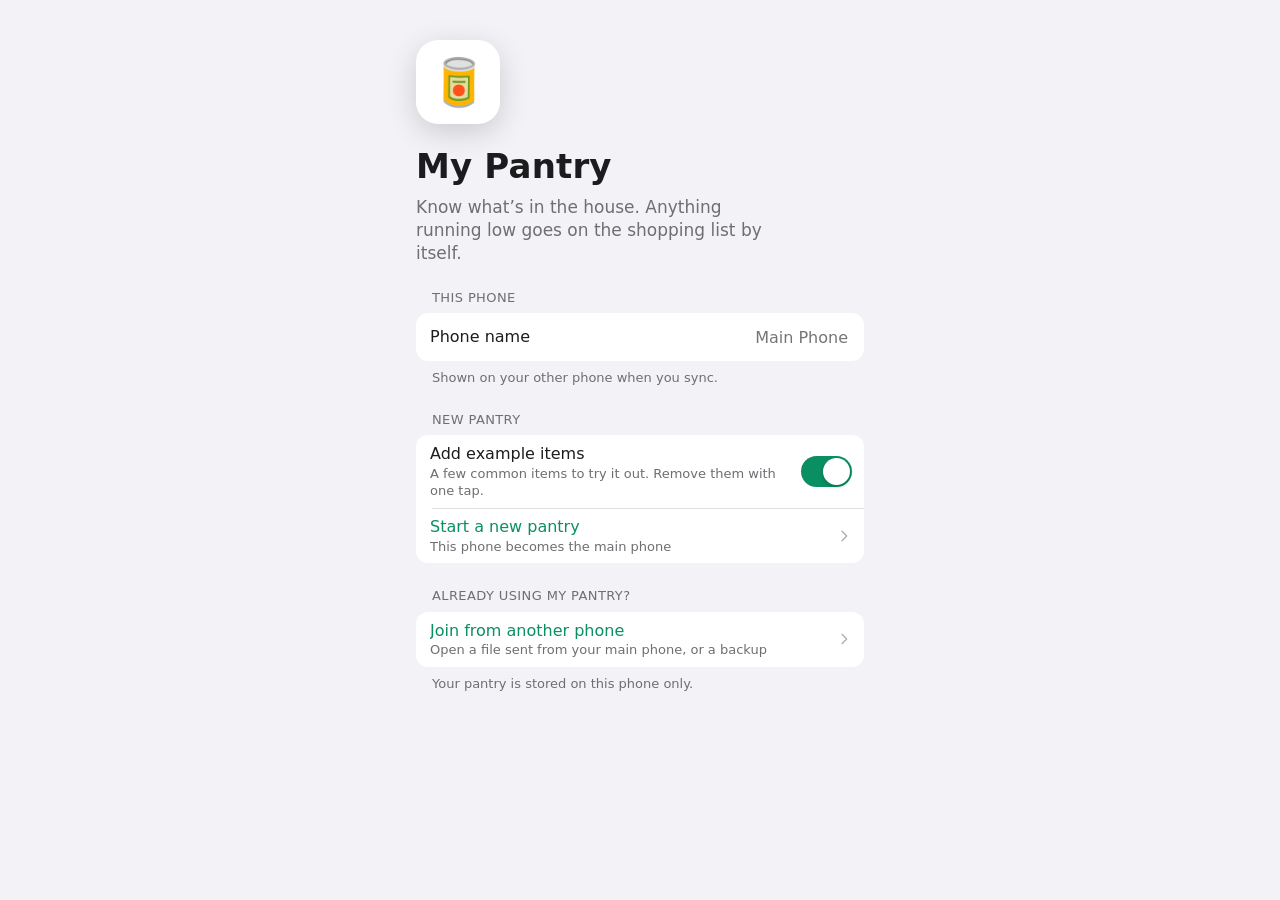
==== index.html @ f5e7aa26 "Add My Pantry app Single-file household inventory app (style B): items by location, low-stock shoppi" ====
<!doctype html>
<html lang="en">
<head>
<meta charset="utf-8">
<meta name="viewport" content="width=device-width, initial-scale=1, viewport-fit=cover">
<meta name="color-scheme" content="light dark">
<meta name="theme-color" content="#F2F2F7">
<title>My Pantry</title>
<link rel="manifest" href="manifest.webmanifest">
<link rel="icon" href="icons/icon.svg" type="image/svg+xml">
<link rel="apple-touch-icon" href="icons/apple-touch-icon.png">
<meta name="apple-mobile-web-app-capable" content="yes">
<meta name="apple-mobile-web-app-title" content="My Pantry">
<meta name="description" content="Household inventory: stock by location, an automatic shopping list and expiry warnings.">
<style>
  :root {
    --bg: #F2F2F7; --card: #FFFFFF; --ink: #1C1C1E; --muted: #6E6E73; --faint: #AEAEB2;
    --line: rgba(60,60,67,.16); --fill: rgba(120,120,128,.12); --bar: rgba(242,242,247,.88);
    --accent: #0A8F63; --accent-soft: rgba(10,143,99,.12); --on-accent: #FFFFFF;
    --low: #B25F00; --out: #D0302F;
    --scrim: rgba(0,0,0,.38); --shadow: 0 8px 30px rgba(0,0,0,.16);
    --font: -apple-system, BlinkMacSystemFont, "SF Pro Text", Roboto, "Segoe UI", system-ui, sans-serif;
    color-scheme: light;
  }
  @media (prefers-color-scheme: dark) {
    :root:not([data-theme="light"]) {
      --bg: #000000; --card: #1C1C1E; --ink: #F2F2F7; --muted: #98989F; --faint: #636366;
      --line: rgba(84,84,88,.55); --fill: rgba(118,118,128,.24); --bar: rgba(12,12,13,.86);
      --accent: #30D158; --accent-soft: rgba(48,209,88,.16); --on-accent: #06210F;
      --low: #FFB340; --out: #FF6961;
      --scrim: rgba(0,0,0,.6); --shadow: 0 8px 30px rgba(0,0,0,.6);
      color-scheme: dark;
    }
  }
  :root[data-theme="dark"] {
    --bg: #000000; --card: #1C1C1E; --ink: #F2F2F7; --muted: #98989F; --faint: #636366;
    --line: rgba(84,84,88,.55); --fill: rgba(118,118,128,.24); --bar: rgba(12,12,13,.86);
    --accent: #30D158; --accent-soft: rgba(48,209,88,.16); --on-accent: #06210F;
    --low: #FFB340; --out: #FF6961;
    --scrim: rgba(0,0,0,.6); --shadow: 0 8px 30px rgba(0,0,0,.6);
    color-scheme: dark;
  }

  * { box-sizing: border-box; }
  html, body { margin: 0; }
  body { background: var(--bg); color: var(--ink); font: 16px/1.35 var(--font); -webkit-tap-highlight-color: transparent; }
  button, input, select, textarea { font: inherit; color: inherit; }
  button { cursor: pointer; border: 0; background: none; padding: 0; text-align: inherit; }
  button:disabled { cursor: default; opacity: .5; }
  :focus-visible { outline: 2px solid var(--accent); outline-offset: 2px; border-radius: 6px; }
  [hidden] { display: none !important; }
  .ic { width: 20px; height: 20px; flex: none; }

  .app { max-width: 480px; margin: 0 auto; min-height: 100dvh; padding: 0 16px calc(100px + env(safe-area-inset-bottom)); }

  /* top bar + titles */
  .topbar { position: sticky; top: 0; z-index: 5; display: flex; justify-content: space-between; align-items: center; gap: 12px; min-height: 52px; margin: 0 -16px; padding: calc(8px + env(safe-area-inset-top)) 16px 8px; background: var(--bar); backdrop-filter: saturate(180%) blur(18px); -webkit-backdrop-filter: saturate(180%) blur(18px); }
  .status { display: flex; align-items: center; gap: 6px; font-size: 13px; color: var(--muted); min-width: 0; }
  .status span { white-space: nowrap; overflow: hidden; text-overflow: ellipsis; }
  .status i { width: 8px; height: 8px; border-radius: 50%; background: var(--accent); flex: none; }
  .status.pending i { background: var(--low); }
  .status.bad i { background: var(--out); }
  .tb-btn { color: var(--accent); display: grid; place-items: center; width: 36px; height: 36px; border-radius: 50%; }
  .tb-btn .ic { width: 26px; height: 26px; }
  h1 { font-size: 34px; font-weight: 700; letter-spacing: .005em; margin: 2px 0 12px; text-wrap: balance; overflow-wrap: anywhere; }

  /* search + segments */
  .search { display: flex; align-items: center; gap: 6px; height: 38px; padding: 0 10px; border-radius: 11px; background: var(--fill); color: var(--muted); }
  .search .ic { width: 18px; height: 18px; }
  .search input { flex: 1; min-width: 0; border: 0; outline: 0; background: none; font-size: 17px; color: var(--ink); }
  .seg { display: flex; gap: 2px; overflow-x: auto; margin: 12px 0 4px; padding: 2px; border-radius: 10px; background: var(--fill); scrollbar-width: none; }
  .seg::-webkit-scrollbar, .emojis::-webkit-scrollbar { display: none; }
  .seg button { flex: 1 0 auto; padding: 6px 12px; border-radius: 8px; font-size: 13.5px; font-weight: 600; white-space: nowrap; }
  .seg button.on { background: var(--card); box-shadow: 0 1px 3px rgba(0,0,0,.14); }
  .seg button.edit { color: var(--accent); flex-grow: 0; }

  /* banners */
  .banner { display: flex; align-items: center; gap: 12px; width: 100%; margin-top: 14px; padding: 12px 14px; border-radius: 12px; background: var(--card); }
  .banner .ic { color: var(--low); }
  .banner.bad .ic { color: var(--out); }
  .banner.info .ic { color: var(--accent); }
  .banner b { font-weight: 600; }
  .banner small { display: block; color: var(--muted); font-size: 13px; }
  .banner .go { margin-left: auto; color: var(--accent); font-size: 15px; font-weight: 600; white-space: nowrap; }

  /* grouped lists */
  .group-h { display: flex; justify-content: space-between; gap: 12px; margin: 24px 16px 7px; font-size: 13px; color: var(--muted); text-transform: uppercase; letter-spacing: .03em; }
  .group { background: var(--card); border-radius: 12px; overflow: hidden; }
  .foot { margin: 8px 16px 0; font-size: 13px; color: var(--muted); }
  .row { position: relative; display: flex; align-items: center; gap: 12px; width: 100%; min-height: 56px; padding: 8px 12px 8px 14px; cursor: pointer; }
  .row + .row::before { content: ""; position: absolute; top: 0; right: 0; left: 62px; border-top: .5px solid var(--line); }
  .row.plain { min-height: 48px; }
  .row.plain + .row::before, .row + .row.plain::before { left: 16px; }
  .row.static { cursor: default; }
  .row.faded { opacity: .55; cursor: default; }
  .tile { width: 36px; height: 36px; border-radius: 9px; display: grid; place-items: center; background: var(--fill); font-size: 20px; flex: none; }
  .grow { flex: 1; min-width: 0; display: flex; flex-direction: column; }
  .t { white-space: nowrap; overflow: hidden; text-overflow: ellipsis; }
  .s { font-size: 13px; color: var(--muted); }
  .s.low { color: var(--low); } .s.out { color: var(--out); }
  .val { color: var(--muted); margin-left: auto; white-space: nowrap; text-align: right; }
  .chev { color: var(--faint); width: 16px; height: 16px; }
  .accent-t { color: var(--accent); }
  .danger-t { color: var(--out); }
  .empty { padding: 28px 16px; text-align: center; color: var(--muted); }
  .pill { font-size: 11px; font-weight: 700; text-transform: uppercase; letter-spacing: .04em; padding: 3px 7px; border-radius: 6px; background: var(--accent-soft); color: var(--accent); white-space: nowrap; }

  /* steppers */
  .mini-step { display: flex; align-items: center; gap: 2px; flex: none; }
  .mini-step button { width: 32px; height: 32px; border-radius: 50%; background: var(--fill); display: grid; place-items: center; color: var(--accent); }
  .mini-step button:active { transform: scale(.9); }
  .mini-step .ic { width: 16px; height: 16px; stroke-width: 2.6; }
  .mini-step b { min-width: 68px; text-align: center; font-weight: 600; font-size: 14px; font-variant-numeric: tabular-nums; }

  /* shopping */
  .circle { width: 24px; height: 24px; border-radius: 50%; border: 1.8px solid var(--faint); display: grid; place-items: center; flex: none; color: var(--on-accent); transition: .15s; }
  .done .circle { background: var(--accent); border-color: var(--accent); }
  .done .t { color: var(--muted); text-decoration: line-through; }
  .circle .ic { width: 14px; height: 14px; stroke-width: 3.2; }
  .row input.inline { flex: 1; min-width: 0; border: 0; outline: 0; background: none; font-size: 16px; color: var(--ink); height: 40px; }
  .x-btn { color: var(--faint); width: 32px; height: 32px; display: grid; place-items: center; border-radius: 50%; flex: none; }
  .x-btn .ic { width: 16px; height: 16px; }
  .toolbar { position: sticky; bottom: calc(66px + env(safe-area-inset-bottom)); margin: 20px 0 0; }
  .pbtn { width: 100%; height: 50px; border-radius: 14px; background: var(--accent); color: var(--on-accent); font-weight: 600; font-size: 17px; text-align: center; }
  .pbtn:disabled { background: var(--fill); color: var(--muted); opacity: 1; }

  /* switch */
  .switch { width: 51px; height: 31px; border-radius: 16px; background: var(--fill); position: relative; flex: none; transition: .2s; }
  .switch::after { content: ""; position: absolute; top: 2px; left: 2px; width: 27px; height: 27px; border-radius: 50%; background: #fff; box-shadow: 0 2px 4px rgba(0,0,0,.2); transition: .2s; }
  .switch.on { background: var(--accent); }
  .switch.on::after { left: 22px; }

  /* welcome */
  .welcome { padding-top: calc(40px + env(safe-area-inset-top)); }
  .logo-tile { width: 84px; height: 84px; border-radius: 22px; background: var(--card); display: grid; place-items: center; font-size: 46px; box-shadow: var(--shadow); }
  .welcome h1 { margin: 20px 0 6px; }
  .lede { margin: 0; color: var(--muted); font-size: 17px; max-width: 34ch; }

  /* tabs */
  .tabs { position: fixed; bottom: 0; left: 50%; transform: translateX(-50%); width: 100%; max-width: 480px; display: grid; grid-template-columns: repeat(3, 1fr); background: var(--bar); backdrop-filter: saturate(180%) blur(18px); -webkit-backdrop-filter: saturate(180%) blur(18px); border-top: .5px solid var(--line); padding: 6px 0 calc(4px + env(safe-area-inset-bottom)); z-index: 10; }
  .tabs button { position: relative; display: flex; flex-direction: column; align-items: center; gap: 2px; font-size: 10.5px; font-weight: 500; color: var(--faint); padding-bottom: 2px; }
  .tabs .ic { width: 26px; height: 26px; }
  .tabs button.active { color: var(--accent); }
  .badge { position: absolute; top: -2px; left: calc(50% + 8px); min-width: 18px; height: 18px; padding: 0 5px; border-radius: 9px; background: var(--out); color: #fff; font-size: 11px; font-weight: 600; line-height: 18px; text-align: center; }
  .dot { position: absolute; top: 0; left: calc(50% + 10px); width: 9px; height: 9px; border-radius: 50%; background: var(--low); }

  /* sheet */
  .scrim { position: fixed; inset: 0; background: var(--scrim); opacity: 0; pointer-events: none; transition: opacity .25s; z-index: 20; }
  .scrim.open { opacity: 1; pointer-events: auto; }
  .sheet { position: fixed; left: 50%; bottom: 0; width: 100%; max-width: 480px; height: 92dvh; overflow-y: auto; overscroll-behavior: contain; transform: translate(-50%, 102%); visibility: hidden; transition: transform .34s cubic-bezier(.2,.8,.2,1), visibility 0s .34s; background: var(--bg); border-radius: 12px 12px 0 0; padding: 0 16px calc(28px + env(safe-area-inset-bottom)); z-index: 21; }
  .sheet.open { transform: translate(-50%, 0); visibility: visible; transition: transform .34s cubic-bezier(.2,.8,.2,1); }
  .sheet-bar { position: sticky; top: 0; display: grid; grid-template-columns: 1fr auto 1fr; align-items: center; gap: 8px; margin: 0 -16px; padding: 14px 16px; background: var(--bg); z-index: 1; }
  .sheet-bar b { font-weight: 600; font-size: 17px; text-align: center; }
  .sheet-bar button { color: var(--accent); font-size: 17px; justify-self: start; }
  .sheet-bar button.end { justify-self: end; font-weight: 600; }
  .ident { text-align: center; margin: 8px 0 4px; }
  .ident .big { width: 76px; height: 76px; margin: 0 auto 8px; border-radius: 20px; background: var(--card); display: grid; place-items: center; font-size: 42px; }
  .ident h2 { font-size: 24px; margin: 0; overflow-wrap: anywhere; }
  .ident p { margin: 2px 0 0; }
  .qty-row { display: flex; align-items: center; justify-content: space-between; gap: 8px; padding: 12px 14px; }
  .qty-row .mini-step button { width: 42px; height: 42px; }
  .qty-row .mini-step b { font-size: 20px; min-width: 96px; }
  .notes { padding: 12px 14px; white-space: pre-wrap; overflow-wrap: anywhere; }

  /* forms */
  .form-row { display: flex; align-items: center; gap: 12px; min-height: 48px; padding: 0 14px; position: relative; }
  .form-row + .form-row::before, .emojis + .form-row::before { content: ""; position: absolute; top: 0; right: 0; left: 14px; border-top: .5px solid var(--line); }
  .form-row label { flex: none; width: 104px; }
  .form-row input, .form-row select { flex: 1; min-width: 0; border: 0; outline: 0; background: none; font-size: 16px; color: var(--ink); text-align: right; height: 46px; }
  .form-row input:focus-visible, .form-row select:focus-visible { outline: none; color: var(--accent); }
  .form-row select { direction: rtl; }
  .form-row select option { direction: ltr; }
  textarea.area { display: block; width: 100%; min-height: 88px; border: 0; outline: 0; background: none; padding: 12px 14px; font-size: 16px; resize: vertical; }
  textarea.code { font: 12px/1.4 ui-monospace, "SF Mono", Menlo, Consolas, monospace; min-height: 160px; }
  .emojis { display: flex; gap: 4px; overflow-x: auto; padding: 8px 10px; scrollbar-width: none; }
  .emojis button { flex: none; width: 42px; height: 42px; border-radius: 10px; font-size: 22px; text-align: center; }
  .emojis button.on { background: var(--accent-soft); box-shadow: inset 0 0 0 2px var(--accent); }
  .loc-row input { flex: 1; min-width: 0; border: 0; outline: 0; background: none; font-size: 16px; height: 44px; }
  select.bare { border: 0; outline: 0; background: none; color: var(--muted); font-size: 16px; text-align: right; max-width: 45%; }
  .qty-row > button { font-size: 15px; }

  /* dialog */
  .dialog-wrap { position: fixed; inset: 0; z-index: 40; display: grid; place-items: center; padding: 24px; background: var(--scrim); }
  .dialog { width: 100%; max-width: 300px; background: var(--card); border-radius: 16px; overflow: hidden; text-align: center; box-shadow: var(--shadow); }
  .dialog .body { padding: 20px 18px 16px; }
  .dialog h3 { margin: 0 0 4px; font-size: 17px; font-weight: 600; }
  .dialog p { margin: 0; font-size: 14px; color: var(--muted); }
  .dialog input { margin-top: 14px; width: 100%; height: 40px; border-radius: 9px; border: .5px solid var(--line); background: var(--bg); padding: 0 10px; font-size: 16px; text-align: center; }
  .dialog .btns { display: grid; grid-template-columns: 1fr 1fr; border-top: .5px solid var(--line); }
  .dialog .btns button { height: 46px; color: var(--accent); font-size: 17px; text-align: center; }
  .dialog .btns button + button { border-left: .5px solid var(--line); font-weight: 600; }
  .dialog .btns button.danger { color: var(--out); }

  .toast { position: fixed; left: 50%; top: calc(14px + env(safe-area-inset-top)); transform: translate(-50%, -20px); max-width: calc(100% - 32px); background: var(--card); color: var(--ink); padding: 10px 16px; border-radius: 22px; box-shadow: var(--shadow); font-size: 14px; font-weight: 600; opacity: 0; transition: .25s; z-index: 50; pointer-events: none; text-align: center; }
  .toast.show { opacity: 1; transform: translate(-50%, 0); }

  @media (prefers-reduced-motion: reduce) { *, *::before, *::after { transition: none !important; animation: none !important; } }
</style>
</head>
<body>
<div class="app">
  <section class="screen" id="welcome" hidden></section>

  <section class="screen" id="inventory" hidden>
    <div class="topbar"><span class="status-slot"></span><button class="tb-btn" data-act="add" aria-label="Add item"><i data-icon="plus"></i></button></div>
    <h1 id="inv-title">My Pantry</h1>
    <label class="search"><i data-icon="search"></i><input id="q" type="search" placeholder="Search items" autocomplete="off" aria-label="Search items"></label>
    <div class="seg" id="seg"></div>
    <div id="inv-list"></div>
  </section>

  <section class="screen" id="shopping" hidden>
    <div class="topbar"><span class="status-slot"></span><span></span></div>
    <h1>Shopping</h1>
    <div id="shop-list"></div>
    <div class="toolbar"><button class="pbtn" id="restock" data-act="restock"></button></div>
  </section>

  <section class="screen" id="sync" hidden>
    <div class="topbar"><span class="status-slot"></span><span></span></div>
    <h1>Sync</h1>
    <div id="sync-body"></div>
  </section>
</div>

<nav class="tabs" id="tabs" hidden>
  <button data-tab="inventory" class="active"><i data-icon="list"></i>Inventory</button>
  <button data-tab="shopping"><i data-icon="cart"></i>Shopping<b class="badge" id="shop-badge" hidden></b></button>
  <button data-tab="sync"><i data-icon="sync"></i>Sync<i class="dot" id="sync-dot" hidden></i></button>
</nav>

<div class="scrim" id="scrim"></div>
<div class="sheet" id="sheet" role="dialog" aria-modal="true"><div id="sheet-body"></div></div>
<div class="dialog-wrap" id="dialog" hidden><div class="dialog" role="alertdialog" aria-modal="true" id="dialog-body"></div></div>
<input type="file" id="file-in" accept=".json,application/json,text/plain" hidden>
<div class="toast" id="toast" role="status" aria-live="polite"></div>

<script>
'use strict';
/* =====================================================================
   My Pantry: single-file build.
   Local-first: every change is an event in a log kept on this phone.
   Phones sync by exchanging the log (a .json file) and merging it.
   ===================================================================== */

const APP = 'my-pantry';
const FORMAT = 1;
const DAY = 864e5;
const UNITS = ['pcs', 'pack', 'bottle', 'tin', 'can', 'jar', 'bag', 'box', 'roll', 'tube', 'kg', 'g', 'L', 'ml'];
const PLAIN = ['kg', 'g', 'L', 'ml', 'pcs'];
const DEFAULT_LOCS = [['pantry', 'Pantry', '🥫'], ['fridge', 'Fridge', '🧊'], ['freezer', 'Freezer', '❄️'], ['bathroom', 'Bathroom', '🛁'], ['cleaning', 'Cleaning', '🧽']];
const LOC_ICONS = ['🥫', '🧊', '❄️', '🛁', '🧽', '🍳', '🧺', '🚗', '🛏️', '🧸', '🐾', '💊', '📦'];
const OTHER = { id: '_other', name: 'Other', icon: '📦' };
const EDITABLE = ['name', 'emoji', 'loc', 'cat', 'unit', 'min', 'exp', 'notes'];
const EMOJIS = ['📦', '🍚', '🍝', '🥫', '🫒', '🌾', '🍞', '🥐', '🥣', '🍵', '☕', '🧃', '🥤', '🍷', '🥛', '🥚', '🧀', '🧈', '🍨', '🍎', '🍌', '🍊', '🍋', '🍇', '🍓', '🥑', '🍅', '🥔', '🥕', '🧅', '🧄', '🥬', '🥦', '🌶️', '🍗', '🥩', '🐟', '🍤', '🥜', '🍯', '🧂', '🍫', '🍪', '🧻', '🪥', '🧴', '🧼', '🧽', '🧺', '🗑️', '🧹', '🪣', '💡', '🔋', '💊', '🩹', '🐾'];
// Checked in order, so specific words come before words they contain ("toilet" before "oil").
const GUESS = [
  ['toilet', '🧻'], ['kitchen roll', '🧻'], ['tissue', '🧻'], ['toothpaste', '🪥'], ['toothbrush', '🪥'], ['peanut', '🥜'], ['chickpea', '🥫'], ['ice cream', '🍨'],
  ['juice', '🧃'], ['steak', '🥩'], ['milk', '🥛'], ['egg', '🥚'], ['cheese', '🧀'], ['cheddar', '🧀'], ['butter', '🧈'], ['yogurt', '🥣'],
  ['yoghurt', '🥣'], ['cereal', '🥣'], ['oat', '🥣'], ['bread', '🍞'], ['croissant', '🥐'], ['rice', '🍚'], ['pasta', '🍝'], ['spaghetti', '🍝'],
  ['noodle', '🍝'], ['flour', '🌾'], ['oil', '🫒'], ['tea', '🍵'], ['coffee', '☕'], ['soda', '🥤'], ['cola', '🥤'], ['water', '🥤'], ['wine', '🍷'],
  ['apple', '🍎'], ['banana', '🍌'], ['orange', '🍊'], ['lemon', '🍋'], ['grape', '🍇'], ['strawberr', '🍓'], ['avocado', '🥑'], ['tomato', '🍅'],
  ['potato', '🥔'], ['carrot', '🥕'], ['onion', '🧅'], ['garlic', '🧄'], ['spinach', '🥬'], ['lettuce', '🥬'], ['broccoli', '🥦'], ['pea', '🥦'],
  ['chilli', '🌶️'], ['chili', '🌶️'], ['pepper', '🌶️'], ['chicken', '🍗'], ['beef', '🥩'], ['mince', '🥩'], ['lamb', '🥩'], ['meat', '🥩'],
  ['fish', '🐟'], ['salmon', '🐟'], ['tuna', '🐟'], ['prawn', '🍤'], ['shrimp', '🍤'], ['nut', '🥜'], ['honey', '🍯'], ['salt', '🧂'],
  ['sugar', '🧂'], ['spice', '🧂'], ['chocolate', '🍫'], ['biscuit', '🍪'], ['cookie', '🍪'], ['shampoo', '🧴'], ['conditioner', '🧴'],
  ['lotion', '🧴'], ['soap', '🧼'], ['sponge', '🧽'], ['laundry', '🧺'], ['detergent', '🧺'], ['bin bag', '🗑️'], ['trash', '🗑️'],
  ['bleach', '🪣'], ['cleaner', '🪣'], ['bulb', '💡'], ['batter', '🔋'], ['paracetamol', '💊'], ['ibuprofen', '💊'], ['medicine', '💊'],
  ['vitamin', '💊'], ['plaster', '🩹'], ['bandage', '🩹'], ['dog', '🐾'], ['cat food', '🐾'], ['tin', '🥫'], ['bean', '🥫'], ['soup', '🥫'],
];
// name, emoji, location, category, qty, unit, warn below, expires in (days)
const EXAMPLES = [
  ['Basmati Rice', '🍚', 'pantry', 'Grains', 2, 'kg', 1, 240],
  ['Spaghetti', '🍝', 'pantry', 'Grains', 1, 'pack', 2, 300],
  ['Chopped Tomatoes', '🥫', 'pantry', 'Tins', 6, 'tin', 3, 500],
  ['Tea Bags', '🍵', 'pantry', 'Drinks', 40, 'pcs', 20, 365],
  ['Milk', '🥛', 'fridge', 'Dairy', 1, 'L', 2, 3],
  ['Eggs', '🥚', 'fridge', 'Dairy', 10, 'pcs', 6, 12],
  ['Spinach', '🥬', 'fridge', 'Veg', 1, 'bag', 1, 1],
  ['Frozen Peas', '🥦', 'freezer', 'Veg', 2, 'bag', 1, 180],
  ['Toilet Roll', '🧻', 'bathroom', 'Paper', 4, 'roll', 6, null],
  ['Dish Soap', '🧼', 'cleaning', 'Kitchen', 1, 'bottle', 1, null],
];

const ICONS = {
  list: '<path d="M9 6h11M9 12h11M9 18h11"/><circle cx="4.5" cy="6" r="1"/><circle cx="4.5" cy="12" r="1"/><circle cx="4.5" cy="18" r="1"/>',
  cart: '<circle cx="9" cy="20" r="1.5"/><circle cx="18" cy="20" r="1.5"/><path d="M2 3h3l2.4 12h11.8L22 7H6"/>',
  sync: '<path d="M4 12a8 8 0 0 1 14-5.3L20 9M20 4v5h-5"/><path d="M20 12a8 8 0 0 1-14 5.3L4 15M4 20v-5h5"/>',
  plus: '<path d="M12 5v14M5 12h14"/>',
  minus: '<path d="M5 12h14"/>',
  search: '<circle cx="11" cy="11" r="7"/><path d="m20 20-3.5-3.5"/>',
  check: '<path d="m5 12.5 4.5 4.5L19 7"/>',
  chevron: '<path d="m9 5 7 7-7 7"/>',
  x: '<path d="M6 6l12 12M18 6 6 18"/>',
  download: '<path d="M12 3v12M7 10l5 5 5-5M4 20h16"/>',
  upload: '<path d="M12 15V3M7 8l5-5 5 5M4 20h16"/>',
  alert: '<path d="M10.3 3.9 2.4 18a2 2 0 0 0 1.7 3h15.8a2 2 0 0 0 1.7-3L13.7 3.9a2 2 0 0 0-3.4 0z"/><path d="M12 9v4M12 17h.01"/>',
  info: '<circle cx="12" cy="12" r="9"/><path d="M12 11v5M12 8h.01"/>',
  trash: '<path d="M4 7h16M9 7V4h6v3M6 7l1 13h10l1-13"/>',
};
const icon = (name, cls = '') =>
  `<svg class="ic ${cls}" viewBox="0 0 24 24" fill="none" stroke="currentColor" stroke-width="2" stroke-linecap="round" stroke-linejoin="round" aria-hidden="true">${ICONS[name]}</svg>`;

/* ---------- small helpers ---------- */
const esc = (s) => String(s == null ? '' : s).replace(/[&<>"']/g, (c) => ({ '&': '&amp;', '<': '&lt;', '>': '&gt;', '"': '&quot;', "'": '&#39;' }[c]));
const round = (n) => Math.round(n * 100) / 100;
const uid = () => Math.random().toString(36).slice(2, 10) + Date.now().toString(36).slice(-5);
const slug = (s) => String(s).toLowerCase().replace(/[^a-z0-9]+/g, '-').replace(/^-|-$/g, '') || 'phone';
const pad = (n) => String(n).padStart(2, '0');
const dateStr = (d) => `${d.getFullYear()}-${pad(d.getMonth() + 1)}-${pad(d.getDate())}`;
const byName = (a, b) => a.name.localeCompare(b.name);
function guessEmoji(name) {
  const n = String(name).toLowerCase();
  const hit = GUESS.find(([k]) => n.includes(k));
  return hit ? hit[1] : null;
}

/* ---------- storage: IndexedDB, else localStorage, else memory only ---------- */
const Store = (() => {
  const PREFIX = 'my-pantry:';
  const mem = {};
  let mode = 'memory';
  let idb = null;
  let queue = Promise.resolve();
  const api = { failed: false, get mode() { return mode; } };

  api.open = async () => {
    try {
      idb = await Promise.race([
        new Promise((res, rej) => {
          const r = indexedDB.open(APP, 1);
          r.onupgradeneeded = () => r.result.createObjectStore('kv');
          r.onsuccess = () => res(r.result);
          r.onerror = () => rej(r.error);
          r.onblocked = () => rej(new Error('blocked'));
        }),
        new Promise((_, rej) => setTimeout(() => rej(new Error('timeout')), 4000)),
      ]);
      mode = 'idb';
      return mode;
    } catch (e) { idb = null; }
    try {
      localStorage.setItem(PREFIX + 'probe', '1');
      localStorage.removeItem(PREFIX + 'probe');
      mode = 'local';
    } catch (e) { mode = 'memory'; }
    return mode;
  };

  api.get = async (key) => {
    try {
      if (mode === 'idb') {
        return await new Promise((res, rej) => {
          const r = idb.transaction('kv').objectStore('kv').get(key);
          r.onsuccess = () => res(r.result);
          r.onerror = () => rej(r.error);
        });
      }
      if (mode === 'local') {
        const v = localStorage.getItem(PREFIX + key);
        return v == null ? undefined : JSON.parse(v);
      }
    } catch (e) { console.warn('My Pantry: read failed', e); }
    return mem[key];
  };

  // Writes run one at a time, in order.
  api.put = (key, value) => {
    queue = queue.then(async () => {
      if (mode === 'idb') {
        await new Promise((res, rej) => {
          const tx = idb.transaction('kv', 'readwrite');
          if (value === undefined) tx.objectStore('kv').delete(key); else tx.objectStore('kv').put(value, key);
          tx.oncomplete = res;
          tx.onerror = () => rej(tx.error);
          tx.onabort = () => rej(tx.error);
        });
      } else if (mode === 'local') {
        if (value === undefined) localStorage.removeItem(PREFIX + key);
        else localStorage.setItem(PREFIX + key, JSON.stringify(value));
      } else {
        mem[key] = value;
      }
      if (api.failed) { api.failed = false; render(); }
    }).catch((e) => {
      console.error('My Pantry: save failed', e);
      api.failed = true;
      render();
    });
    return queue;
  };
  return api;
})();

/* ---------- the event log ---------- */
let meta = null;        // this phone only: id, counter, last send/backup
let log = [];           // every event, sorted
let seen = new Set();   // event ids in the log
let S = emptyState();   // current state, rebuilt from the log

function newMeta() {
  return { deviceId: uid(), n: 0, lastSentAt: 0, lastBackupAt: 0, lastImport: null, persisted: false };
}
function emptyState() {
  return { pantryId: null, name: 'My Pantry', main: null, devices: {}, locs: [], items: {}, extras: {}, ticks: {}, soonDays: 7, clock: 0 };
}
const order = (a, b) => a.t - b.t || (a.dev < b.dev ? -1 : a.dev > b.dev ? 1 : a.n - b.n);

function touch(it, e) { it.changed = e.t; it.by = e.dev; }
function clearTickIfStocked(s, it) { if (it.qty > 0 && it.qty >= it.min) delete s.ticks['i:' + it.id]; }

function apply(s, e) {
  const d = e.d || {};
  s.clock = Math.max(s.clock, e.t);
  const dv = s.devices[e.dev] || (s.devices[e.dev] = { id: e.dev, name: 'A phone', last: 0 });
  dv.last = Math.max(dv.last, e.t);
  const it = d.id != null ? s.items[d.id] : null;
  switch (e.type) {
    case 'pantry.create':
      if (!s.pantryId) { s.pantryId = d.pantryId; s.main = e.dev; if (d.name) s.name = String(d.name); }
      break;
    case 'pantry.main': if (d.dev) s.main = d.dev; break;
    case 'pantry.set':
      if (d.soonDays > 0) s.soonDays = +d.soonDays;
      if (d.name) s.name = String(d.name);
      break;
    case 'device.name': if (d.name) dv.name = String(d.name); break;
    case 'loc.add':
      if (!s.locs.some((l) => l.id === d.id)) s.locs.push({ id: d.id, name: String(d.name || 'Location'), icon: d.icon || '📦', deleted: false });
      break;
    case 'loc.edit': {
      const l = s.locs.find((x) => x.id === d.id);
      if (l) { if (d.name) l.name = String(d.name); if (d.icon) l.icon = d.icon; }
      break;
    }
    case 'loc.del': {
      const l = s.locs.find((x) => x.id === d.id);
      if (l) l.deleted = true;
      break;
    }
    case 'item.add':
      if (!it) {
        s.items[d.id] = {
          id: d.id, name: String(d.name || 'Item'), emoji: d.emoji || '📦', loc: d.loc, cat: d.cat || '',
          qty: round(Math.max(0, +d.qty || 0)), unit: d.unit || 'pcs', min: Math.max(0, +d.min || 0), exp: d.exp || null,
          notes: d.notes || '', example: !!d.example, deleted: null, purged: false, created: e.t, changed: e.t, by: e.dev,
        };
      }
      break;
    case 'item.edit':
      if (it) {
        for (const k of EDITABLE) if (k in d) it[k] = k === 'min' ? Math.max(0, +d[k] || 0) : d[k];
        touch(it, e);
        clearTickIfStocked(s, it);
      }
      break;
    case 'item.adj':
      if (it) { it.qty = round(Math.max(0, it.qty + (+d.delta || 0))); touch(it, e); clearTickIfStocked(s, it); }
      break;
    case 'item.set':
      if (it) { it.qty = round(Math.max(0, +d.qty || 0)); touch(it, e); clearTickIfStocked(s, it); }
      break;
    case 'item.del':
      if (it) { it.deleted = e.t; it.purged = !!d.purge; touch(it, e); delete s.ticks['i:' + it.id]; }
      break;
    case 'item.restore':
      if (it) { it.deleted = null; it.purged = false; touch(it, e); }
      break;
    case 'shop.add':
      s.extras[d.id] = { id: d.id, name: String(d.name || 'Item'), emoji: d.emoji || '🛒', note: d.note || '', t: e.t };
      break;
    case 'shop.del':
      delete s.extras[d.id];
      delete s.ticks['x:' + d.id];
      break;
    case 'shop.tick':
      if (d.on) s.ticks[d.key] = true; else delete s.ticks[d.key];
      break;
  }
}

function rebuild() {
  S = emptyState();
  for (const e of log) apply(S, e);
}

// Record a change made on this phone. Call commit() after one or more emits.
function emit(type, d) {
  meta.n += 1;
  const e = { id: meta.deviceId + '.' + meta.n, dev: meta.deviceId, n: meta.n, t: Math.max(Date.now(), S.clock + 1), type, d };
  log.push(e);
  seen.add(e.id);
  apply(S, e);
  return e;
}
function persist() { return Store.put('data', { meta, log }); }
function commit() { persist(); render(); }

function validEvent(e) {
  return !!e && typeof e === 'object' && typeof e.id === 'string' && typeof e.dev === 'string' && typeof e.type === 'string'
    && Number.isFinite(e.t) && Number.isFinite(e.n) && (e.d == null || typeof e.d === 'object');
}
// Add events from another phone. Same events always give the same result, in any order.
function merge(events) {
  let added = 0;
  for (const e of events) {
    if (!validEvent(e) || seen.has(e.id)) continue;
    log.push(e);
    seen.add(e.id);
    added++;
  }
  if (added) { log.sort(order); rebuild(); }
  return added;
}

/* ---------- reading the state ---------- */
const items = () => Object.values(S.items).filter((i) => !i.deleted);
const deletedItems = () => Object.values(S.items).filter((i) => i.deleted && !i.purged && Date.now() - i.deleted < 30 * DAY);
const activeLocs = () => S.locs.filter((l) => !l.deleted);
const locOf = (i) => S.locs.find((l) => l.id === i.loc && !l.deleted) || OTHER;
const status = (i) => (i.qty <= 0 ? 'out' : i.qty < i.min ? 'low' : 'ok');
const stepOf = (i) => (i.unit === 'kg' || i.unit === 'L' ? 0.5 : i.unit === 'g' || i.unit === 'ml' ? 100 : 1);
const unitText = (unit, q) => (PLAIN.includes(unit) || q === 1 ? unit : unit === 'box' ? 'boxes' : unit + 's');
const fmtQty = (i, q = i.qty) => `${round(q)} ${unitText(i.unit, round(q))}`;
const suggest = (i) => round(Math.max(i.min * 2 - i.qty, stepOf(i)));
function daysLeft(i) {
  if (!i.exp) return null;
  const t0 = new Date(); t0.setHours(0, 0, 0, 0);
  const d = new Date(i.exp + 'T00:00');
  return isNaN(d) ? null : Math.round((d - t0) / DAY);
}
const expiring = (i) => { const d = daysLeft(i); return d !== null && d <= S.soonDays; };
function expiryLabel(i) {
  const d = daysLeft(i);
  if (d === null) return '';
  if (d < 0) return d === -1 ? 'Expired yesterday' : `Expired ${-d} days ago`;
  if (d === 0) return 'Expires today';
  if (d === 1) return 'Expires tomorrow';
  if (d <= 14) return `Expires in ${d} days`;
  return 'Expires ' + new Date(i.exp + 'T00:00').toLocaleDateString(undefined, { day: 'numeric', month: 'short', year: 'numeric' });
}
function ago(t) {
  if (!t) return 'never';
  const m = Math.round((Date.now() - t) / 60000);
  if (m < 1) return 'just now';
  if (m < 60) return `${m} min ago`;
  const h = Math.round(m / 60);
  if (h < 24) return `${h} h ago`;
  const dd = Math.round(h / 24);
  if (dd === 1) return 'yesterday';
  if (dd < 7) return `${dd} days ago`;
  return new Date(t).toLocaleDateString(undefined, { day: 'numeric', month: 'short' });
}
const nameOf = (dev) => (S.devices[dev] ? S.devices[dev].name : 'A phone');
const myName = () => nameOf(meta.deviceId);
const isMain = () => S.main === meta.deviceId;
const otherDevices = () => Object.values(S.devices).filter((d) => d.id !== meta.deviceId);
const pendingCount = () => log.filter((e) => e.dev === meta.deviceId && e.t > meta.lastSentAt).length;

function syncStatus() {
  if (Store.mode === 'memory' || Store.failed) return ['bad', 'Not saving on this phone'];
  if (otherDevices().length) {
    const p = pendingCount();
    if (p) return ['pending', `${p} change${p === 1 ? '' : 's'} not sent yet`];
    return ['', meta.lastSentAt ? `All changes sent · ${ago(meta.lastSentAt)}` : 'All changes sent'];
  }
  if (!meta.lastBackupAt) return ['pending', 'Only on this phone · no backup yet'];
  if (Date.now() - meta.lastBackupAt > 7 * DAY) return ['pending', `Last backup ${ago(meta.lastBackupAt)}`];
  return ['', `Backed up ${ago(meta.lastBackupAt)}`];
}

function describe(e) {
  const d = e.d || {};
  const it = d.id != null ? S.items[d.id] : null;
  const nm = it ? it.name : 'an item';
  switch (e.type) {
    case 'pantry.create': return 'Started this pantry';
    case 'pantry.main': return `${nameOf(d.dev)} became the main phone`;
    case 'pantry.set': return 'Changed pantry settings';
    case 'device.name': return `Named a phone “${d.name}”`;
    case 'loc.add': return `Added location ${d.name}`;
    case 'loc.edit': return d.name ? `Renamed a location to ${d.name}` : 'Changed a location icon';
    case 'loc.del': return 'Removed a location';
    case 'item.add': return d.example ? `Added example item ${d.name}` : `Added ${d.name}`;
    case 'item.edit': return `Edited ${nm}`;
    case 'item.adj': {
      const q = Math.abs(+d.delta || 0);
      const f = it ? fmtQty(it, q) : q;
      if (d.why === 'restock') return `Restocked ${f} ${nm}`;
      return `${d.delta < 0 ? 'Used' : 'Added'} ${f} ${nm}`;
    }
    case 'item.set': return `Counted ${nm}: ${it ? fmtQty(it, +d.qty || 0) : d.qty}`;
    case 'item.del': return d.purge ? `Removed example ${nm}` : `Deleted ${nm}`;
    case 'item.restore': return `Restored ${nm}`;
    case 'shop.add': return `Added ${d.name} to the shopping list`;
    case 'shop.del': return d.bought ? `Bought ${d.name}` : `Took ${d.name} off the shopping list`;
    default: return null;
  }
}

function createPantry(phoneName, withExamples) {
  emit('pantry.create', { pantryId: uid() + uid(), name: 'My Pantry' });
  emit('device.name', { name: phoneName });
  for (const [id, name, ic] of DEFAULT_LOCS) emit('loc.add', { id, name, icon: ic });
  if (withExamples) {
    for (const [name, emoji, loc, cat, qty, unit, min, exp] of EXAMPLES) {
      emit('item.add', { id: uid(), name, emoji, loc, cat, qty, unit, min, exp: exp == null ? null : dateStr(new Date(Date.now() + exp * DAY)), notes: '', example: true });
    }
  }
  commit();
  askPersist();
}

async function askPersist() {
  try {
    if (navigator.storage && navigator.storage.persist) {
      meta.persisted = (await navigator.storage.persisted()) || (await navigator.storage.persist());
      persist();
      render();
    }
  } catch (e) { /* not available here */ }
}

/* ---------- files: send, back up, receive ---------- */
function exportText() {
  return JSON.stringify({
    app: APP, format: FORMAT, pantryId: S.pantryId, pantryName: S.name,
    from: { dev: meta.deviceId, name: myName() }, exportedAt: Date.now(), events: log,
  });
}
const fileName = (kind) => `my-pantry-${kind}-${slug(myName())}-${dateStr(new Date())}.json`;

let downloadsP = null;
function downloadsCap() {
  if (!window.claude || typeof window.claude.use !== 'function') return Promise.resolve(null);
  if (!downloadsP) downloadsP = window.claude.use('downloads').catch(() => null);
  return downloadsP;
}

// Hand the viewer a file. Returns true when it was saved or shared.
async function saveFile(name, text, kind) {
  const dl = await downloadsCap();
  if (dl) {
    try { await dl.save({ filename: name, data: text }); return true; } catch (err) {
      const code = err && err.code;
      if (code === 'declined') { toast('Not saved'); return false; }
      if (code === 'rate_limited') { toast('Confirm the save that’s already open'); return false; }
    }
  }
  if (!window.claude) {
    if (kind === 'sync' && navigator.canShare) {
      try {
        const f = new File([text], name, { type: 'application/json' });
        if (navigator.canShare({ files: [f] })) { await navigator.share({ files: [f], title: 'My Pantry' }); return true; }
      } catch (err) { if (err && err.name === 'AbortError') return false; }
    }
    try {
      const url = URL.createObjectURL(new Blob([text], { type: 'application/json' }));
      const a = document.createElement('a');
      a.href = url; a.download = name;
      document.body.append(a); a.click();
      setTimeout(() => { URL.revokeObjectURL(url); a.remove(); }, 2000);
      return true;
    } catch (err) { /* fall through to copying */ }
  }
  openSheet('copy', { text, kind });
  return false;
}

function importText(text, joinName) {
  const notOurs = { ok: false, msg: 'That isn’t a My Pantry file. Choose the .json file sent from your other phone.' };
  let data;
  try { data = JSON.parse(text); } catch (e) { return notOurs; }
  if (!data || data.app !== APP || !Array.isArray(data.events)) return notOurs;
  if (data.format > FORMAT) return { ok: false, msg: 'This file comes from a newer version of My Pantry. Update the app on this phone first.' };
  const joining = !S.pantryId;
  if (!joining && data.pantryId !== S.pantryId) {
    return { ok: false, msg: `This file belongs to a different pantry (“${data.pantryName || 'unnamed'}”). Nothing was changed.` };
  }
  const who = data.from && data.from.name ? String(data.from.name) : 'the other phone';
  const added = merge(data.events);
  if (joining) {
    if (!S.pantryId) { log = []; seen = new Set(); rebuild(); return { ok: false, msg: 'This file has no pantry in it. Nothing was changed.' }; }
    emit('device.name', { name: joinName || 'Second Phone' });
  }
  meta.lastImport = { from: who, at: Date.now() };
  commit();
  if (joining) { askPersist(); return { ok: true, msg: `Joined. ${items().length} items copied from ${who}.` }; }
  return { ok: true, msg: added ? `Got ${added} change${added === 1 ? '' : 's'} from ${who}` : `Already up to date with ${who}` };
}

/* =====================================================================
   Screens
   ===================================================================== */
const ui = { tab: 'inventory', loc: 'all', attention: false, q: '', sheet: null, examples: true, form: null };
const $ = (s) => document.querySelector(s);
const chev = () => icon('chevron', 'chev');

function render() {
  if (!meta) return;
  const has = !!S.pantryId;
  $('#welcome').hidden = has;
  $('#tabs').hidden = !has;
  for (const id of ['inventory', 'shopping', 'sync']) $('#' + id).hidden = !has || ui.tab !== id;
  document.querySelectorAll('#tabs button').forEach((b) => b.classList.toggle('active', b.dataset.tab === ui.tab));
  if (!has) {
    if (!$('#welcome').childElementCount) renderWelcome();
    return;
  }
  renderInventory();
  renderShop();
  renderSync();
  const [cls, text] = syncStatus();
  document.querySelectorAll('.status-slot').forEach((el) => {
    el.innerHTML = `<button class="status ${cls}" data-act="goto-sync"><i></i><span>${esc(text)}</span></button>`;
  });
  $('#sync-dot').hidden = cls === '';
  if (ui.sheet) renderSheet();
}

/* ---------- welcome ---------- */
function renderWelcome() {
  $('#welcome').innerHTML = `
    <div class="welcome">
      <div class="logo-tile" aria-hidden="true">🥫</div>
      <h1>My Pantry</h1>
      <p class="lede">Know what’s in the house. Anything running low goes on the shopping list by itself.</p>

      <div class="group-h">This phone</div>
      <div class="group">
        <div class="form-row"><label for="w-name">Phone name</label><input id="w-name" maxlength="30" placeholder="Main Phone" autocomplete="off"></div>
      </div>
      <p class="foot">Shown on your other phone when you sync.</p>

      <div class="group-h">New pantry</div>
      <div class="group">
        <div class="row plain" data-act="toggle-examples" role="switch" aria-checked="true" tabindex="0">
          <span class="grow"><span class="t">Add example items</span><span class="s">A few common items to try it out. Remove them with one tap.</span></span>
          <span class="switch on" id="w-examples"></span>
        </div>
        <button class="row plain" data-act="start"><span class="grow"><span class="t accent-t">Start a new pantry</span><span class="s">This phone becomes the main phone</span></span>${chev()}</button>
      </div>

      <div class="group-h">Already using My Pantry?</div>
      <div class="group">
        <button class="row plain" data-act="join"><span class="grow"><span class="t accent-t">Join from another phone</span><span class="s">Open a file sent from your main phone, or a backup</span></span>${chev()}</button>
      </div>
      <p class="foot">Your pantry is stored on this phone only.</p>
    </div>`;
}

/* ---------- inventory ---------- */
function subline(i) {
  const st = status(i);
  if (st === 'out') return ['out', 'Out of stock'];
  if (expiring(i)) return [daysLeft(i) <= 1 ? 'out' : 'low', expiryLabel(i)];
  if (st === 'low') return ['low', `Low · warn below ${fmtQty(i, i.min)}`];
  return ['', i.cat || locOf(i).name];
}

function itemRow(i) {
  const [cls, text] = subline(i);
  const id = esc(i.id);
  return `
    <div class="row" data-act="open" data-id="${id}">
      <span class="tile">${esc(i.emoji)}</span>
      <span class="grow"><span class="t">${esc(i.name)}</span><span class="s ${cls}">${esc(text)}</span></span>
      <span class="mini-step">
        <button data-act="adj" data-dir="-1" data-id="${id}" aria-label="Use one ${esc(i.name)}">${icon('minus')}</button>
        <b>${esc(fmtQty(i))}</b>
        <button data-act="adj" data-dir="1" data-id="${id}" aria-label="Add one ${esc(i.name)}">${icon('plus')}</button>
      </span>
    </div>`;
}

function renderInventory() {
  $('#inv-title').textContent = S.name || 'My Pantry';
  const locs = activeLocs();
  if (ui.loc !== 'all' && !locs.some((l) => l.id === ui.loc)) ui.loc = 'all';
  const seg = (id, label) => `<button data-act="loc" data-id="${esc(id)}" class="${ui.loc === id ? 'on' : ''}">${esc(label)}</button>`;
  $('#seg').innerHTML = seg('all', 'All') + locs.map((l) => seg(l.id, l.name)).join('') + '<button class="edit" data-act="locs">Edit</button>';

  const all = items();
  const q = ui.q.trim().toLowerCase();
  const needs = (i) => status(i) !== 'ok' || expiring(i);
  const list = all.filter((i) =>
    (ui.loc === 'all' || i.loc === ui.loc) &&
    (!q || i.name.toLowerCase().includes(q) || String(i.cat).toLowerCase().includes(q)) &&
    (!ui.attention || needs(i)));

  let html = '';
  if (Store.mode === 'memory' || Store.failed) {
    html += `<div class="banner bad">${icon('alert')}<span class="grow"><b>This browser isn’t saving My Pantry</b><small>Changes will be lost when you close it. Open the app in Chrome, not in a private tab.</small></span></div>`;
  }
  if (all.some((i) => i.example)) {
    html += `<div class="banner info">${icon('info')}<span class="grow"><b>These are example items</b><small>Try the buttons, then remove them.</small></span><button class="go" data-act="remove-examples">Remove</button></div>`;
  }
  if (!q) {
    const n = all.filter(needs).length;
    if (ui.attention) {
      html += `<button class="banner" data-act="attention"><span class="grow"><b>Showing ${list.length} that need attention</b></span><span class="go">Show all</span></button>`;
    } else if (n) {
      const lo = all.filter((i) => status(i) !== 'ok').length;
      const ex = all.filter(expiring).length;
      html += `<button class="banner" data-act="attention">${icon('alert')}<span class="grow"><b>${n} need${n === 1 ? 's' : ''} attention</b><small>${lo} low or out · ${ex} expiring soon</small></span><span class="go">Show</span></button>`;
    }
  }
  const groups = [...locs, OTHER]
    .map((l) => ({ l, rows: list.filter((i) => locOf(i).id === l.id).sort(byName) }))
    .filter((g) => g.rows.length);
  html += groups.map(({ l, rows }) => `
    <div class="group-h"><span>${esc(l.name)}</span><span>${rows.length}</span></div>
    <div class="group">${rows.map(itemRow).join('')}</div>`).join('');
  if (!all.length) {
    html += '<div class="group-h"></div><div class="group"><p class="empty">No items yet.<br>Tap <b>+</b> at the top to add your first one.</p></div>';
  } else if (!groups.length) {
    html += '<div class="group-h"></div><div class="group"><p class="empty">No items match.</p></div>';
  }
  $('#inv-list').innerHTML = html;
}

/* ---------- shopping ---------- */
function shoppingList() {
  const auto = items().filter((i) => status(i) !== 'ok').sort(byName).map((i) => ({
    key: 'i:' + i.id, name: i.name, emoji: i.emoji, item: i,
    note: `Buy ${fmtQty(i, suggest(i))} · have ${fmtQty(i)}`, checked: !!S.ticks['i:' + i.id],
  }));
  const extras = Object.values(S.extras).sort((a, b) => a.t - b.t).map((x) => ({
    key: 'x:' + x.id, id: x.id, name: x.name, emoji: x.emoji, note: x.note || 'Added by you', checked: !!S.ticks['x:' + x.id],
  }));
  return { auto, extras };
}

function shopRow(e) {
  return `
    <div class="row ${e.checked ? 'done' : ''}" data-act="tick" data-key="${esc(e.key)}" role="checkbox" aria-checked="${e.checked}" tabindex="0">
      <span class="circle">${e.checked ? icon('check') : ''}</span>
      <span class="grow"><span class="t">${esc(e.emoji)} ${esc(e.name)}</span><span class="s">${esc(e.note)}</span></span>
      ${e.id ? `<button class="x-btn" data-act="del-extra" data-id="${esc(e.id)}" aria-label="Remove ${esc(e.name)}">${icon('x')}</button>` : ''}
    </div>`;
}

function renderShop() {
  const { auto, extras } = shoppingList();
  const n = auto.filter((e) => e.checked).length + extras.filter((e) => e.checked).length;
  const typed = document.activeElement && document.activeElement.id === 'extra' ? document.activeElement.value : '';
  $('#shop-list').innerHTML = `
    <div class="group-h"><span>Running low</span><span>${auto.length}</span></div>
    <div class="group">${auto.map(shopRow).join('') || '<p class="empty">Nothing is running low</p>'}</div>
    <p class="foot">Added by itself when an item drops below its warning level. Restocking adds the amount shown.</p>
    <div class="group-h"><span>Extras</span><span>${extras.length}</span></div>
    <div class="group">
      ${extras.map(shopRow).join('')}
      <form class="row static" id="extra-form">
        <span class="circle" style="border-style:dashed"></span>
        <input class="inline" id="extra" placeholder="Add something else" autocomplete="off" enterkeyhint="done" maxlength="60" aria-label="Add something to the shopping list">
      </form>
    </div>`;
  if (typed) { const x = $('#extra'); x.value = typed; x.focus(); }
  const btn = $('#restock');
  btn.disabled = !n;
  btn.textContent = n ? `Restock ${n} item${n === 1 ? '' : 's'}` : 'Tick items as you shop';
  const total = auto.length + extras.length;
  $('#shop-badge').textContent = total;
  $('#shop-badge').hidden = !total;
}

/* ---------- sync + settings ---------- */
function renderSync() {
  const me = S.devices[meta.deviceId];
  const others = otherDevices();
  const pend = pendingCount();
  const storage = Store.mode === 'memory' || Store.failed ? 'Not saving' : meta.persisted ? 'Saved · protected' : 'Saved on this phone';
  const sendNote = others.length && pend ? `${pend} change${pend === 1 ? '' : 's'} not sent yet`
    : meta.lastSentAt ? 'Last sent ' + ago(meta.lastSentAt) : 'Makes a file to share by WhatsApp or Quick Share';
  const recvNote = meta.lastImport ? `Last received from ${meta.lastImport.from}, ${ago(meta.lastImport.at)}` : 'Open a file sent from your other phone';
  const phones = [me, ...others].filter(Boolean).map((d) => `
    <div class="row static"><span class="tile">📱</span>
      <span class="grow"><span class="t">${esc(d.name)}${d.id === meta.deviceId ? ' (this phone)' : ''}</span>
      <span class="s">${d.id === meta.deviceId ? 'Last change ' + ago(d.last) : 'Newest change received: ' + ago(d.last)}</span></span>
      ${d.id === S.main ? '<span class="pill">Main</span>' : ''}
    </div>`).join('');
  const soon = [3, 5, 7, 14, 30].map((n) => `<option value="${n}"${n === S.soonDays ? ' selected' : ''}>${n} days</option>`).join('');

  $('#sync-body').innerHTML = `
    <div class="group-h">This phone</div>
    <div class="group">
      <button class="row plain" data-act="rename-phone"><span class="grow">Name</span><span class="val">${esc(myName())}</span>${chev()}</button>
      <div class="row plain static"><span class="grow">Role</span><span class="val">${isMain() ? 'Main phone' : 'Member'}</span></div>
      <div class="row plain static"><span class="grow">Storage</span><span class="val">${storage}</span></div>
    </div>
    ${meta.persisted ? '' : '<p class="foot">Add My Pantry to your home screen (Chrome menu ⋮ → Add to Home screen) so the browser keeps its data safe.</p>'}

    <div class="group-h">Sync with another phone</div>
    <div class="group">
      <button class="row" data-act="send"><span class="tile accent-t">${icon('upload')}</span><span class="grow"><span class="t">Send to another phone</span><span class="s">${esc(sendNote)}</span></span>${chev()}</button>
      <button class="row" data-act="receive"><span class="tile accent-t">${icon('download')}</span><span class="grow"><span class="t">Receive from another phone</span><span class="s">${esc(recvNote)}</span></span>${chev()}</button>
    </div>
    <p class="foot">Send from one phone, then receive it on the other. Do it both ways and the phones match. If both phones changed something, the changes are combined, so nothing is lost.</p>

    <div class="group-h">Phones in this pantry</div>
    <div class="group">
      ${phones}
      ${isMain() ? '' : '<button class="row plain" data-act="make-main"><span class="grow accent-t">Make this the main phone</span></button>'}
    </div>
    ${others.length ? '' : '<p class="foot">To add your second phone: open My Pantry on it and choose <b>Join from another phone</b>. Then tap <b>Send to another phone</b> here.</p>'}

    <div class="group-h">Backup</div>
    <div class="group">
      <button class="row plain" data-act="backup"><span class="grow accent-t">Save a backup file</span><span class="val">${meta.lastBackupAt ? ago(meta.lastBackupAt) : 'Never'}</span></button>
      <button class="row plain" data-act="receive"><span class="grow accent-t">Restore from a backup file</span></button>
    </div>
    <p class="foot">Restoring adds anything in the file that this phone doesn’t have. It never deletes anything.</p>

    <div class="group-h">Pantry</div>
    <div class="group">
      <button class="row plain" data-act="locs"><span class="grow">Locations</span><span class="val">${activeLocs().length}</span>${chev()}</button>
      <div class="row plain static"><label class="grow" for="soon-days">“Use soon” means within</label><select id="soon-days" class="bare">${soon}</select></div>
      <button class="row plain" data-act="activity"><span class="grow">Activity</span>${chev()}</button>
      <button class="row plain" data-act="deleted"><span class="grow">Recently deleted</span><span class="val">${deletedItems().length}</span>${chev()}</button>
    </div>

    <div class="group-h">Coming later</div>
    <div class="group">
      <div class="row plain faded"><span class="grow"><span class="t">Automatic sync</span><span class="s">Phones sync by themselves once the app has its own web address (GitHub)</span></span></div>
      <div class="row plain faded"><span class="grow"><span class="t">Barcode scanning</span><span class="s">Add and find items with the camera</span></span></div>
    </div>

    <div class="group-h"></div>
    <div class="group">
      ${items().some((i) => i.example) ? '<button class="row plain" data-act="remove-examples"><span class="grow danger-t">Remove example items</span></button>' : ''}
      <button class="row plain" data-act="erase"><span class="grow danger-t">Erase My Pantry from this phone</span></button>
    </div>
    <p class="foot">My Pantry keeps your data on your phones. Nothing is uploaded.</p>`;
}

/* =====================================================================
   Sheets, dialog, toast
   ===================================================================== */
// Sheets holding text fields are only drawn when opened, so a background refresh never wipes what's typed.
const FORM_SHEETS = ['item', 'receive', 'copy', 'locs'];

function openSheet(kind, arg) {
  ui.sheet = { kind, arg };
  ui.form = null;
  renderSheet(true);
  $('#sheet').classList.add('open');
  $('#scrim').classList.add('open');
  $('#sheet').scrollTop = 0;
}
function closeSheet() {
  ui.sheet = null;
  ui.form = null;
  $('#sheet').classList.remove('open');
  $('#scrim').classList.remove('open');
}
function renderSheet(first) {
  const sh = ui.sheet;
  if (!sh || (!first && FORM_SHEETS.includes(sh.kind))) return;
  const html = {
    detail: sheetDetail, item: sheetItem, locs: sheetLocs, activity: sheetActivity,
    deleted: sheetDeleted, receive: sheetReceive, copy: sheetCopy,
  }[sh.kind](sh.arg);
  if (ui.sheet) $('#sheet-body').innerHTML = html;
}
const sheetBar = (title, left, right) =>
  `<div class="sheet-bar">${left || '<span></span>'}<b>${esc(title)}</b>${right || '<span></span>'}</div>`;
const doneBtn = '<button class="end" data-act="close">Done</button>';

function sheetDetail(id) {
  const i = S.items[id];
  if (!i || i.deleted) { closeSheet(); return ''; }
  const [cls, text] = subline(i);
  const l = locOf(i);
  const eid = esc(i.id);
  const hist = log.filter((e) => e.d && e.d.id === id && e.type.startsWith('item.')).slice(-6).reverse();
  const exp = i.exp ? new Date(i.exp + 'T00:00').toLocaleDateString(undefined, { day: 'numeric', month: 'short', year: 'numeric' }) : 'None';
  return sheetBar('Item', '', doneBtn) + `
    <div class="ident"><div class="big">${esc(i.emoji)}</div><h2>${esc(i.name)}</h2><p class="s ${cls}">${esc(text)}</p></div>
    <div class="group-h">Quantity</div>
    <div class="group"><div class="qty-row">
      <button class="accent-t" data-act="set-count" data-id="${eid}">Set count…</button>
      <span class="mini-step">
        <button data-act="adj" data-dir="-1" data-id="${eid}" aria-label="Use one">${icon('minus')}</button>
        <b>${esc(fmtQty(i))}</b>
        <button data-act="adj" data-dir="1" data-id="${eid}" aria-label="Add one">${icon('plus')}</button>
      </span>
    </div></div>
    <div class="group-h">Details</div>
    <div class="group">
      <div class="row plain static"><span class="grow">Location</span><span class="val">${esc(l.icon)} ${esc(l.name)}</span></div>
      <div class="row plain static"><span class="grow">Category</span><span class="val">${esc(i.cat || '—')}</span></div>
      <div class="row plain static"><span class="grow">Warn below</span><span class="val">${i.min > 0 ? esc(fmtQty(i, i.min)) : 'Never'}</span></div>
      <div class="row plain static"><span class="grow">Expires</span><span class="val">${esc(exp)}</span></div>
    </div>
    ${i.notes ? `<div class="group-h">Notes</div><div class="group"><div class="notes">${esc(i.notes)}</div></div>` : ''}
    <div class="group-h">History</div>
    <div class="group">${hist.map((e) => `
      <div class="row plain static"><span class="grow"><span class="t">${esc(describe(e))}</span><span class="s">${esc(nameOf(e.dev))} · ${ago(e.t)}</span></span></div>`).join('')}</div>
    <div class="group-h"></div>
    <div class="group">
      <button class="row plain" data-act="edit" data-id="${eid}"><span class="grow accent-t">Edit item</span></button>
      <button class="row plain" data-act="to-list" data-id="${eid}"><span class="grow accent-t">Add to shopping list</span></button>
      <button class="row plain" data-act="delete" data-id="${eid}"><span class="grow danger-t">Delete item</span></button>
    </div>`;
}

function emojiButtons() {
  const list = EMOJIS.includes(ui.form.emoji) ? EMOJIS : [ui.form.emoji, ...EMOJIS];
  return list.map((e) => `<button type="button" data-act="emoji" data-e="${esc(e)}" class="${e === ui.form.emoji ? 'on' : ''}" aria-label="Icon ${esc(e)}">${esc(e)}</button>`).join('');
}

function sheetItem(id) {
  const i = id ? S.items[id] : null;
  if (!ui.form) ui.form = { emoji: i ? i.emoji : '📦', picked: !!i };
  const locs = activeLocs();
  const locSel = i ? i.loc : ui.loc !== 'all' ? ui.loc : locs[0] && locs[0].id;
  const cats = [...new Set(items().map((x) => x.cat).filter(Boolean))].sort();
  const units = i && !UNITS.includes(i.unit) ? [...UNITS, i.unit] : UNITS;
  const unitSel = i ? i.unit : 'pcs';
  return `<form id="item-form" data-id="${i ? esc(i.id) : ''}" novalidate>
    ${sheetBar(i ? 'Edit Item' : 'New Item', '<button type="button" data-act="close">Cancel</button>', `<button class="end" type="submit">${i ? 'Save' : 'Add'}</button>`)}
    <div class="group-h">Item</div>
    <div class="group">
      <div class="form-row"><label for="f-name">Name</label><input id="f-name" name="name" maxlength="60" autocomplete="off" placeholder="Required" value="${i ? esc(i.name) : ''}"></div>
      <div class="emojis" id="f-emojis">${emojiButtons()}</div>
      <div class="form-row"><label for="f-cat">Category</label><input id="f-cat" name="cat" list="f-cats" maxlength="40" autocomplete="off" placeholder="Optional" value="${esc(i ? i.cat : '')}"><datalist id="f-cats">${cats.map((c) => `<option value="${esc(c)}"></option>`).join('')}</datalist></div>
    </div>
    <div class="group-h">Stock</div>
    <div class="group">
      <div class="form-row"><label for="f-loc">Location</label><select id="f-loc" name="loc">${locs.map((l) => `<option value="${esc(l.id)}"${l.id === locSel ? ' selected' : ''}>${esc(l.name)}</option>`).join('')}</select></div>
      <div class="form-row"><label for="f-qty">Quantity</label><input id="f-qty" name="qty" type="number" min="0" step="any" inputmode="decimal" value="${i ? round(i.qty) : 1}"></div>
      <div class="form-row"><label for="f-unit">Unit</label><select id="f-unit" name="unit">${units.map((u) => `<option${u === unitSel ? ' selected' : ''}>${esc(u)}</option>`).join('')}</select></div>
      <div class="form-row"><label for="f-min">Warn below</label><input id="f-min" name="min" type="number" min="0" step="any" inputmode="decimal" value="${i ? i.min : 1}"></div>
      <div class="form-row"><label for="f-exp">Expires</label><input id="f-exp" name="exp" type="date" value="${i && i.exp ? esc(i.exp) : ''}"></div>
    </div>
    <p class="foot">When the quantity drops below the warning level, the item goes on the shopping list. Set it to 0 to never warn.</p>
    <div class="group-h">Notes</div>
    <div class="group"><textarea class="area" id="f-notes" name="notes" maxlength="500" placeholder="Brand, size, where to buy…">${esc(i ? i.notes : '')}</textarea></div>
  </form>`;
}

function sheetLocs() {
  const locs = activeLocs();
  return sheetBar('Locations', '', doneBtn) + `
    <div class="group-h">Where things are kept</div>
    <div class="group">
      ${locs.map((l) => {
        const n = items().filter((i) => i.loc === l.id).length;
        return `<div class="row static loc-row">
          <button class="tile" data-act="loc-icon" data-id="${esc(l.id)}" aria-label="Change icon for ${esc(l.name)}">${esc(l.icon)}</button>
          <input data-loc-name="${esc(l.id)}" value="${esc(l.name)}" maxlength="30" aria-label="Location name">
          <span class="s">${n} item${n === 1 ? '' : 's'}</span>
          <button class="x-btn" data-act="loc-del" data-id="${esc(l.id)}" aria-label="Remove ${esc(l.name)}">${icon('trash')}</button>
        </div>`;
      }).join('')}
      <button class="row plain" data-act="loc-add"><span class="grow accent-t">Add a location</span></button>
    </div>
    <p class="foot">Tap a name to rename it, or an icon to change it. A location has to be empty before you can remove it.</p>`;
}

function sheetActivity() {
  const rows = [];
  for (let k = log.length - 1; k >= 0 && rows.length < 200; k--) {
    const text = describe(log[k]);
    if (text) rows.push(`<div class="row plain static"><span class="grow"><span class="t">${esc(text)}</span><span class="s">${esc(nameOf(log[k].dev))} · ${ago(log[k].t)}</span></span></div>`);
  }
  return sheetBar('Activity', '', doneBtn) + `
    <div class="group-h">Newest first</div>
    <div class="group">${rows.join('') || '<p class="empty">Nothing yet</p>'}</div>`;
}

function sheetDeleted() {
  const list = deletedItems().sort((a, b) => b.deleted - a.deleted);
  return sheetBar('Recently Deleted', '', doneBtn) + `
    <div class="group-h">Last 30 days</div>
    <div class="group">${list.map((i) => `
      <div class="row static"><span class="tile">${esc(i.emoji)}</span>
        <span class="grow"><span class="t">${esc(i.name)}</span><span class="s">Deleted ${ago(i.deleted)} on ${esc(nameOf(i.by))}</span></span>
        <button class="accent-t" data-act="restore" data-id="${esc(i.id)}">Restore</button></div>`).join('') || '<p class="empty">Nothing deleted recently</p>'}</div>`;
}

function sheetReceive() {
  const joining = !S.pantryId;
  return sheetBar(joining ? 'Join a Pantry' : 'Receive', '<button data-act="close">Cancel</button>', '') + `
    <div class="group-h">${joining ? 'From your main phone' : 'From another phone, or a backup'}</div>
    <div class="group">
      <button class="row" data-act="pick-file"><span class="tile accent-t">${icon('download')}</span>
        <span class="grow"><span class="t accent-t">Choose the file</span><span class="s">The .json file from WhatsApp, Quick Share or email. Save it to this phone first.</span></span></button>
    </div>
    <p class="foot">${joining
      ? 'On your main phone, open the Sync tab and tap <b>Send to another phone</b>. Send that file to this phone, then choose it here.'
      : 'Nothing on this phone is deleted. Only changes it doesn’t have yet are added.'}</p>
    <div class="group-h">Or paste the text</div>
    <div class="group"><textarea class="area code" id="paste-in" placeholder="Paste copied My Pantry text here" spellcheck="false" autocomplete="off"></textarea></div>
    <div style="margin-top:12px"><button class="pbtn" data-act="paste-load">Load pasted text</button></div>`;
}

function sheetCopy(arg) {
  return sheetBar('Copy Instead', '', doneBtn) + `
    <p class="foot" style="margin-top:4px">Files can’t be saved here, so copy this text instead. ${arg.kind === 'sync'
      ? 'Paste it into a WhatsApp message to your other phone. There, open Sync → Receive and paste it.'
      : 'Paste it into a note or a message to yourself, and keep it somewhere safe.'}</p>
    <div class="group" style="margin-top:12px"><textarea class="area code" id="copy-out" readonly spellcheck="false">${esc(arg.text)}</textarea></div>
    <div style="margin-top:12px"><button class="pbtn" data-act="copy-text">Copy text</button></div>`;
}

/* ---------- dialog (in place of confirm/prompt, which can be blocked) ---------- */
let dialogResolve = null;
function ask({ title, text = '', input = null, ok = 'OK', cancel = 'Cancel', danger = false }) {
  if (dialogResolve) closeDialog(false);
  return new Promise((resolve) => {
    dialogResolve = resolve;
    const field = input
      ? `<input id="dlg-in" type="${input.type === 'number' ? 'number' : 'text'}"${input.type === 'number' ? ' inputmode="decimal" step="any" min="0"' : ' maxlength="30"'} value="${esc(input.value == null ? '' : input.value)}" aria-label="${esc(title)}">`
      : '';
    $('#dialog-body').innerHTML = `
      <div class="body"><h3>${esc(title)}</h3>${text ? `<p>${esc(text)}</p>` : ''}${field}</div>
      <div class="btns"><button data-act="dlg-cancel">${esc(cancel)}</button><button data-act="dlg-ok" class="${danger ? 'danger' : ''}">${esc(ok)}</button></div>`;
    $('#dialog').hidden = false;
    const inp = $('#dlg-in');
    if (inp) { inp.focus(); inp.select(); } else $('[data-act="dlg-ok"]').focus();
  });
}
function closeDialog(ok) {
  const inp = $('#dlg-in');
  const value = ok ? (inp ? inp.value : true) : null;
  $('#dialog').hidden = true;
  $('#dialog-body').innerHTML = '';
  const r = dialogResolve;
  dialogResolve = null;
  if (r) r(value);
}

let toastTimer = 0;
function toast(msg) {
  const t = $('#toast');
  t.textContent = msg;
  t.classList.add('show');
  clearTimeout(toastTimer);
  toastTimer = setTimeout(() => t.classList.remove('show'), 1800 + String(msg).length * 35);
}

/* =====================================================================
   Actions
   ===================================================================== */
function restock() {
  const { auto, extras } = shoppingList();
  let n = 0;
  for (const e of auto) {
    if (!e.checked) continue;
    emit('item.adj', { id: e.item.id, delta: suggest(e.item), why: 'restock' });
    emit('shop.tick', { key: e.key, on: false });
    n++;
  }
  for (const e of extras) {
    if (!e.checked) continue;
    emit('shop.del', { id: e.id, name: e.name, bought: true });
    n++;
  }
  commit();
  toast(`${n} item${n === 1 ? '' : 's'} restocked`);
}

function markSent(kind) {
  const now = Math.max(Date.now(), S.clock);
  meta.lastBackupAt = now;
  if (kind === 'sync') meta.lastSentAt = now;
  persist();
  render();
}

async function sendFile(kind) {
  const ok = await saveFile(fileName(kind), exportText(), kind);
  if (!ok) return;
  markSent(kind);
  toast(kind === 'sync' ? 'Sync file ready. Send it to your other phone, then tap Receive there.' : 'Backup saved');
}

function handleImport(text) {
  if (!String(text || '').trim()) { toast('Paste the text first'); return; }
  const res = importText(text, ui.joinName);
  if (res.ok) { closeSheet(); ui.tab = 'inventory'; render(); }
  toast(res.msg);
}

async function copyText(kind) {
  const ta = $('#copy-out');
  let ok = false;
  try { await navigator.clipboard.writeText(ta.value); ok = true; } catch (e) {
    try { ta.focus(); ta.select(); ok = document.execCommand('copy'); } catch (e2) { ok = false; }
  }
  if (ok) { markSent(kind); toast('Copied'); } else { ta.focus(); ta.select(); toast('Press and hold the text, then tap Copy'); }
}

function saveItem(form) {
  const id = form.dataset.id;
  const f = new FormData(form);
  const name = String(f.get('name') || '').trim();
  if (!name) { toast('Give the item a name'); $('#f-name').focus(); return; }
  const data = {
    name, emoji: ui.form.emoji, loc: f.get('loc') || (activeLocs()[0] || OTHER).id,
    cat: String(f.get('cat') || '').trim(), unit: f.get('unit') || 'pcs',
    min: Math.max(0, +f.get('min') || 0), exp: f.get('exp') || null, notes: String(f.get('notes') || '').trim(),
  };
  const qty = round(Math.max(0, +f.get('qty') || 0));
  if (id) {
    const i = S.items[id];
    if (!i) { closeSheet(); return; }
    const changed = {};
    for (const k of EDITABLE) if ((i[k] == null ? '' : i[k]) !== (data[k] == null ? '' : data[k])) changed[k] = data[k];
    if (Object.keys(changed).length) emit('item.edit', { id, ...changed });
    if (qty !== i.qty) emit('item.set', { id, qty });
    commit();
    openSheet('detail', id);
    toast('Saved');
  } else {
    emit('item.add', { id: uid(), ...data, qty });
    commit();
    closeSheet();
    ui.attention = false;
    ui.q = '';
    $('#q').value = '';
    if (ui.loc !== 'all') ui.loc = data.loc;
    ui.tab = 'inventory';
    render();
    toast(`Added ${name}`);
  }
}

async function eraseAll() {
  closeSheet();
  meta = newMeta();
  log = [];
  seen = new Set();
  S = emptyState();
  Object.assign(ui, { tab: 'inventory', loc: 'all', attention: false, q: '' });
  $('#q').value = '';
  $('#welcome').innerHTML = '';
  await persist();
  render();
  scrollTo(0, 0);
  toast('My Pantry was erased from this phone');
}

async function onAction(act, el) {
  const id = el.dataset.id;
  const item = id != null ? S.items[id] : null;
  switch (act) {
    case 'toggle-examples': {
      ui.examples = !ui.examples;
      $('#w-examples').classList.toggle('on', ui.examples);
      el.setAttribute('aria-checked', String(ui.examples));
      return;
    }
    case 'start':
      createPantry($('#w-name').value.trim() || 'Main Phone', ui.examples);
      return toast('Your pantry is ready');
    case 'join':
      ui.joinName = $('#w-name').value.trim() || 'Second Phone';
      return openSheet('receive');
    case 'goto-sync': ui.tab = 'sync'; closeSheet(); render(); return scrollTo(0, 0);
    case 'add': return openSheet('item', null);
    case 'open': return openSheet('detail', id);
    case 'adj': {
      if (!item) return;
      const dir = +el.dataset.dir;
      if (dir < 0 && item.qty <= 0) return;
      emit('item.adj', { id, delta: round(dir * Math.min(stepOf(item), dir < 0 ? item.qty : Infinity)) });
      return commit();
    }
    case 'loc': ui.loc = id; return renderInventory();
    case 'locs': return openSheet('locs');
    case 'attention': ui.attention = !ui.attention; return renderInventory();
    case 'remove-examples': {
      const ex = items().filter((i) => i.example);
      const yes = await ask({ title: 'Remove example items?', text: `${ex.length} example item${ex.length === 1 ? '' : 's'} will be removed. Items you added stay.`, ok: 'Remove', danger: true });
      if (!yes) return;
      for (const i of ex) emit('item.del', { id: i.id, purge: true });
      commit();
      return toast('Examples removed');
    }
    case 'tick': emit('shop.tick', { key: el.dataset.key, on: !S.ticks[el.dataset.key] }); return commit();
    case 'del-extra': {
      const x = S.extras[id];
      if (x) { emit('shop.del', { id, name: x.name }); commit(); }
      return;
    }
    case 'restock': return restock();
    case 'send': return sendFile('sync');
    case 'backup': return sendFile('backup');
    case 'receive': return openSheet('receive');
    case 'pick-file': return $('#file-in').click();
    case 'paste-load': return handleImport($('#paste-in').value);
    case 'copy-text': return copyText(ui.sheet && ui.sheet.arg.kind);
    case 'rename-phone': {
      const v = await ask({ title: 'Name this phone', text: 'Shown on your other phones.', input: { value: myName() }, ok: 'Save' });
      if (v && v.trim() && v.trim() !== myName()) { emit('device.name', { name: v.trim() }); commit(); }
      return;
    }
    case 'make-main': {
      const yes = await ask({ title: 'Make this the main phone?', text: 'Do this if your main phone is lost or replaced. The change reaches other phones the next time you sync.', ok: 'Make Main' });
      if (yes) { emit('pantry.main', { dev: meta.deviceId }); commit(); toast('This is now the main phone'); }
      return;
    }
    case 'activity': return openSheet('activity');
    case 'deleted': return openSheet('deleted');
    case 'restore':
      if (item) { emit('item.restore', { id }); commit(); toast(`${item.name} restored`); }
      return;
    case 'erase': {
      const yes = await ask({ title: 'Erase from this phone?', text: 'Everything on this phone is removed. Other phones keep their copy. Save a backup first if this is your only phone.', ok: 'Erase', danger: true });
      if (yes) eraseAll();
      return;
    }
    case 'close': return closeSheet();
    case 'set-count': {
      if (!item) return;
      const v = await ask({ title: `How many ${unitText(item.unit, 2)} of ${item.name}?`, text: 'Replaces the current count.', input: { type: 'number', value: round(item.qty) }, ok: 'Set' });
      if (v == null || v === '' || isNaN(+v)) return;
      const qty = round(Math.max(0, +v));
      if (qty !== item.qty) { emit('item.set', { id, qty }); commit(); }
      return;
    }
    case 'edit': return openSheet('item', id);
    case 'to-list':
      if (item) { emit('shop.add', { id: uid(), name: item.name, emoji: item.emoji }); commit(); toast('Added to the shopping list'); }
      return;
    case 'delete': {
      if (!item) return;
      const yes = await ask({ title: `Delete ${item.name}?`, text: 'You can restore it from Sync → Recently deleted for 30 days.', ok: 'Delete', danger: true });
      if (!yes) return;
      emit('item.del', { id });
      closeSheet();
      commit();
      return toast(`${item.name} deleted`);
    }
    case 'emoji':
      ui.form.emoji = el.dataset.e;
      ui.form.picked = true;
      $('#f-emojis').innerHTML = emojiButtons();
      return;
    case 'loc-icon': {
      const l = S.locs.find((x) => x.id === id);
      if (!l) return;
      emit('loc.edit', { id, icon: LOC_ICONS[(LOC_ICONS.indexOf(l.icon) + 1) % LOC_ICONS.length] });
      commit();
      return renderSheet(true);
    }
    case 'loc-del': {
      const l = S.locs.find((x) => x.id === id);
      if (!l) return;
      const n = items().filter((i) => i.loc === id).length;
      if (n) return toast(`Move or delete the ${n} item${n === 1 ? '' : 's'} in ${l.name} first`);
      const yes = await ask({ title: `Remove ${l.name}?`, ok: 'Remove', danger: true });
      if (!yes) return;
      emit('loc.del', { id });
      commit();
      return renderSheet(true);
    }
    case 'loc-add': {
      emit('loc.add', { id: uid(), name: 'New location', icon: '📦' });
      commit();
      renderSheet(true);
      const inputs = document.querySelectorAll('[data-loc-name]');
      const last = inputs[inputs.length - 1];
      if (last) { last.focus(); last.select(); }
      return;
    }
    case 'dlg-ok': return closeDialog(true);
    case 'dlg-cancel': return closeDialog(false);
  }
}

/* ---------- wiring ---------- */
document.addEventListener('click', (ev) => {
  if (ev.target.id === 'scrim') return closeSheet();
  if (ev.target.id === 'dialog') return closeDialog(false);
  const tab = ev.target.closest('[data-tab]');
  if (tab) {
    ui.tab = tab.dataset.tab;
    closeSheet();
    render();
    return scrollTo(0, 0);
  }
  const el = ev.target.closest('[data-act]');
  if (el) onAction(el.dataset.act, el);
});

document.addEventListener('keydown', (ev) => {
  if (ev.key === 'Escape') {
    if (!$('#dialog').hidden) return closeDialog(false);
    if (ui.sheet) return closeSheet();
  }
  if (ev.key === 'Enter' && ev.target.id === 'dlg-in') { ev.preventDefault(); return closeDialog(true); }
  const role = ev.target.getAttribute && ev.target.getAttribute('role');
  if ((ev.key === 'Enter' || ev.key === ' ') && (role === 'switch' || role === 'checkbox') && ev.target.dataset.act) {
    ev.preventDefault();
    onAction(ev.target.dataset.act, ev.target);
  }
});

document.addEventListener('input', (ev) => {
  const t = ev.target;
  if (t.id === 'q') { ui.q = t.value; renderInventory(); }
  if (t.id === 'f-name' && ui.form && !ui.form.picked) {
    const g = guessEmoji(t.value);
    if (g && g !== ui.form.emoji) { ui.form.emoji = g; $('#f-emojis').innerHTML = emojiButtons(); }
  }
});

document.addEventListener('change', (ev) => {
  const t = ev.target;
  if (t.id === 'soon-days') { emit('pantry.set', { soonDays: +t.value }); commit(); }
  if (t.dataset && t.dataset.locName) {
    const l = S.locs.find((x) => x.id === t.dataset.locName);
    const v = t.value.trim();
    if (l && v && v !== l.name) { emit('loc.edit', { id: l.id, name: v }); commit(); } else if (l) t.value = l.name;
  }
});

document.addEventListener('submit', (ev) => {
  ev.preventDefault();
  if (ev.target.id === 'item-form') return saveItem(ev.target);
  if (ev.target.id === 'extra-form') {
    const x = $('#extra');
    const v = x.value.trim();
    if (!v) return;
    x.value = '';
    emit('shop.add', { id: uid(), name: v, emoji: guessEmoji(v) || '🛒' });
    commit();
    $('#extra').focus();
  }
});

$('#file-in').addEventListener('change', async (ev) => {
  const f = ev.target.files && ev.target.files[0];
  ev.target.value = '';
  if (!f) return;
  if (f.size > 20e6) return toast('That file is too big to be a My Pantry file.');
  try { handleImport(await f.text()); } catch (e) { toast('Couldn’t read that file. Try again.'); }
});

document.addEventListener('visibilitychange', () => { if (!document.hidden) render(); });
setInterval(() => { if (!document.hidden) render(); }, 60000);

async function boot() {
  document.querySelectorAll('[data-icon]').forEach((el) => { el.outerHTML = icon(el.dataset.icon, el.className); });
  await Store.open();
  const saved = await Store.get('data');
  if (saved && saved.meta && Array.isArray(saved.log)) {
    meta = { ...newMeta(), ...saved.meta };
    log = saved.log.filter(validEvent).sort(order);
    seen = new Set(log.map((e) => e.id));
    rebuild();
  } else {
    meta = newMeta();
  }
  render();
  if (S.pantryId && !meta.persisted) askPersist();
  downloadsCap();
}
boot();
</script>
<script>
  // Offline + install support (only on https or localhost).
  if ('serviceWorker' in navigator && (location.protocol === 'https:' || location.hostname === 'localhost')) {
    addEventListener('load', () => navigator.serviceWorker.register('sw.js').catch((e) => console.warn('Offline support unavailable', e)));
  }
</script>
</body>
</html>
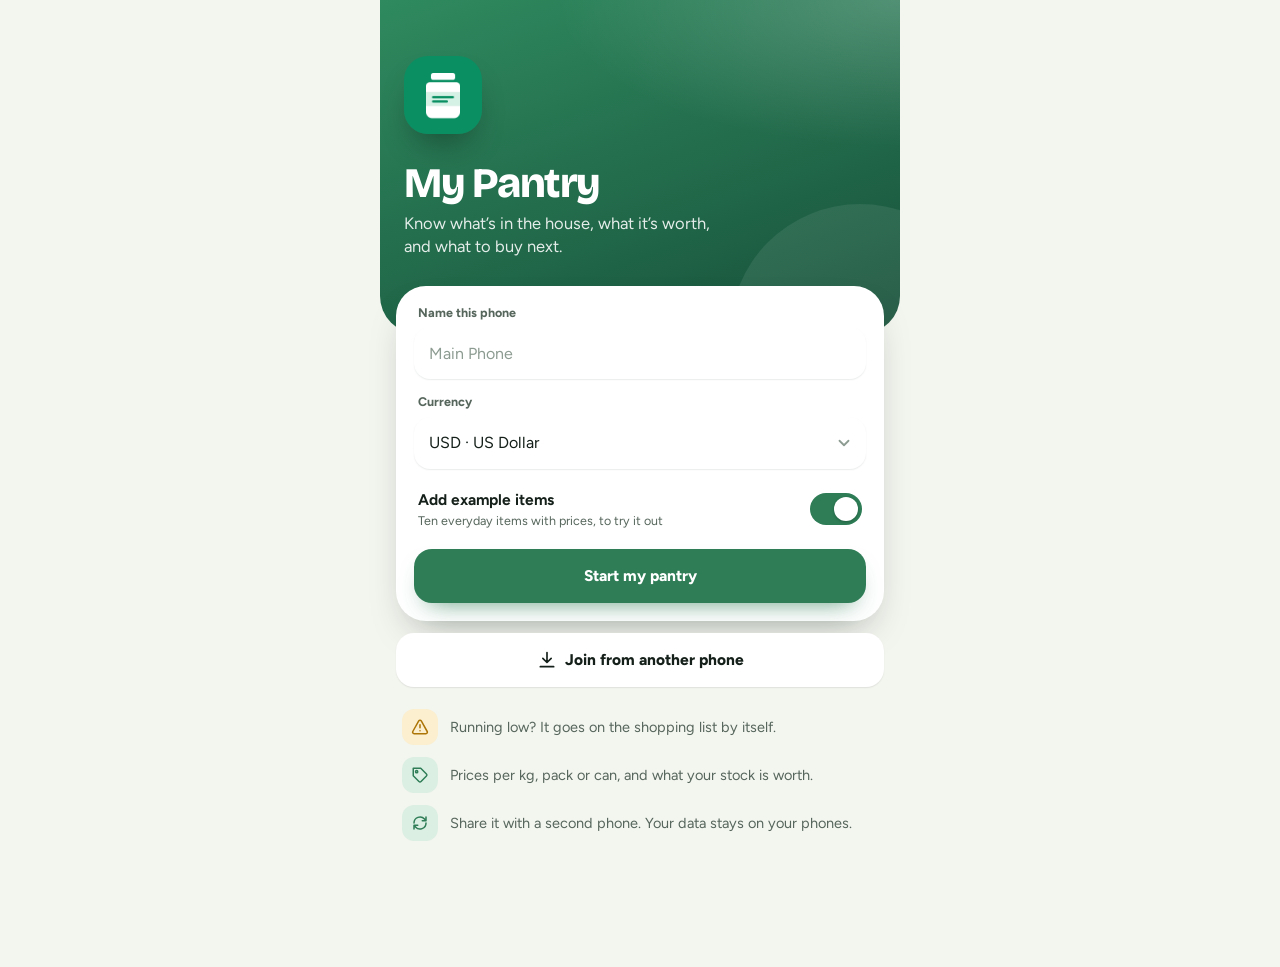
==== commit e3c8bd1a: "My Pantry 2.0: native-feeling redesign and pricing New basil & tomato palette with local fonts, anim" ====
--- a/index.html
+++ b/index.html
@@ -2,1471 +2,81 @@
 <html lang="en">
 <head>
 <meta charset="utf-8">
-<meta name="viewport" content="width=device-width, initial-scale=1, viewport-fit=cover">
+<meta name="viewport" content="width=device-width, initial-scale=1, maximum-scale=1, user-scalable=no, viewport-fit=cover, interactive-widget=resizes-content">
 <meta name="color-scheme" content="light dark">
-<meta name="theme-color" content="#F2F2F7">
+<meta name="theme-color" content="#F3F5EF" media="(prefers-color-scheme: light)">
+<meta name="theme-color" content="#0C1310" media="(prefers-color-scheme: dark)">
+<meta name="description" content="Household inventory: stock by location, prices, an automatic shopping list and expiry warnings.">
+<meta name="mobile-web-app-capable" content="yes">
+<meta name="apple-mobile-web-app-capable" content="yes">
+<meta name="apple-mobile-web-app-status-bar-style" content="default">
+<meta name="apple-mobile-web-app-title" content="My Pantry">
+<meta name="format-detection" content="telephone=no">
 <title>My Pantry</title>
 <link rel="manifest" href="manifest.webmanifest">
 <link rel="icon" href="icons/icon.svg" type="image/svg+xml">
 <link rel="apple-touch-icon" href="icons/apple-touch-icon.png">
-<meta name="apple-mobile-web-app-capable" content="yes">
-<meta name="apple-mobile-web-app-title" content="My Pantry">
-<meta name="description" content="Household inventory: stock by location, an automatic shopping list and expiry warnings.">
-<style>
-  :root {
-    --bg: #F2F2F7; --card: #FFFFFF; --ink: #1C1C1E; --muted: #6E6E73; --faint: #AEAEB2;
-    --line: rgba(60,60,67,.16); --fill: rgba(120,120,128,.12); --bar: rgba(242,242,247,.88);
-    --accent: #0A8F63; --accent-soft: rgba(10,143,99,.12); --on-accent: #FFFFFF;
-    --low: #B25F00; --out: #D0302F;
-    --scrim: rgba(0,0,0,.38); --shadow: 0 8px 30px rgba(0,0,0,.16);
-    --font: -apple-system, BlinkMacSystemFont, "SF Pro Text", Roboto, "Segoe UI", system-ui, sans-serif;
-    color-scheme: light;
-  }
-  @media (prefers-color-scheme: dark) {
-    :root:not([data-theme="light"]) {
-      --bg: #000000; --card: #1C1C1E; --ink: #F2F2F7; --muted: #98989F; --faint: #636366;
-      --line: rgba(84,84,88,.55); --fill: rgba(118,118,128,.24); --bar: rgba(12,12,13,.86);
-      --accent: #30D158; --accent-soft: rgba(48,209,88,.16); --on-accent: #06210F;
-      --low: #FFB340; --out: #FF6961;
-      --scrim: rgba(0,0,0,.6); --shadow: 0 8px 30px rgba(0,0,0,.6);
-      color-scheme: dark;
-    }
-  }
-  :root[data-theme="dark"] {
-    --bg: #000000; --card: #1C1C1E; --ink: #F2F2F7; --muted: #98989F; --faint: #636366;
-    --line: rgba(84,84,88,.55); --fill: rgba(118,118,128,.24); --bar: rgba(12,12,13,.86);
-    --accent: #30D158; --accent-soft: rgba(48,209,88,.16); --on-accent: #06210F;
-    --low: #FFB340; --out: #FF6961;
-    --scrim: rgba(0,0,0,.6); --shadow: 0 8px 30px rgba(0,0,0,.6);
-    color-scheme: dark;
-  }
-
-  * { box-sizing: border-box; }
-  html, body { margin: 0; }
-  body { background: var(--bg); color: var(--ink); font: 16px/1.35 var(--font); -webkit-tap-highlight-color: transparent; }
-  button, input, select, textarea { font: inherit; color: inherit; }
-  button { cursor: pointer; border: 0; background: none; padding: 0; text-align: inherit; }
-  button:disabled { cursor: default; opacity: .5; }
-  :focus-visible { outline: 2px solid var(--accent); outline-offset: 2px; border-radius: 6px; }
-  [hidden] { display: none !important; }
-  .ic { width: 20px; height: 20px; flex: none; }
-
-  .app { max-width: 480px; margin: 0 auto; min-height: 100dvh; padding: 0 16px calc(100px + env(safe-area-inset-bottom)); }
-
-  /* top bar + titles */
-  .topbar { position: sticky; top: 0; z-index: 5; display: flex; justify-content: space-between; align-items: center; gap: 12px; min-height: 52px; margin: 0 -16px; padding: calc(8px + env(safe-area-inset-top)) 16px 8px; background: var(--bar); backdrop-filter: saturate(180%) blur(18px); -webkit-backdrop-filter: saturate(180%) blur(18px); }
-  .status { display: flex; align-items: center; gap: 6px; font-size: 13px; color: var(--muted); min-width: 0; }
-  .status span { white-space: nowrap; overflow: hidden; text-overflow: ellipsis; }
-  .status i { width: 8px; height: 8px; border-radius: 50%; background: var(--accent); flex: none; }
-  .status.pending i { background: var(--low); }
-  .status.bad i { background: var(--out); }
-  .tb-btn { color: var(--accent); display: grid; place-items: center; width: 36px; height: 36px; border-radius: 50%; }
-  .tb-btn .ic { width: 26px; height: 26px; }
-  h1 { font-size: 34px; font-weight: 700; letter-spacing: .005em; margin: 2px 0 12px; text-wrap: balance; overflow-wrap: anywhere; }
-
-  /* search + segments */
-  .search { display: flex; align-items: center; gap: 6px; height: 38px; padding: 0 10px; border-radius: 11px; background: var(--fill); color: var(--muted); }
-  .search .ic { width: 18px; height: 18px; }
-  .search input { flex: 1; min-width: 0; border: 0; outline: 0; background: none; font-size: 17px; color: var(--ink); }
-  .seg { display: flex; gap: 2px; overflow-x: auto; margin: 12px 0 4px; padding: 2px; border-radius: 10px; background: var(--fill); scrollbar-width: none; }
-  .seg::-webkit-scrollbar, .emojis::-webkit-scrollbar { display: none; }
-  .seg button { flex: 1 0 auto; padding: 6px 12px; border-radius: 8px; font-size: 13.5px; font-weight: 600; white-space: nowrap; }
-  .seg button.on { background: var(--card); box-shadow: 0 1px 3px rgba(0,0,0,.14); }
-  .seg button.edit { color: var(--accent); flex-grow: 0; }
-
-  /* banners */
-  .banner { display: flex; align-items: center; gap: 12px; width: 100%; margin-top: 14px; padding: 12px 14px; border-radius: 12px; background: var(--card); }
-  .banner .ic { color: var(--low); }
-  .banner.bad .ic { color: var(--out); }
-  .banner.info .ic { color: var(--accent); }
-  .banner b { font-weight: 600; }
-  .banner small { display: block; color: var(--muted); font-size: 13px; }
-  .banner .go { margin-left: auto; color: var(--accent); font-size: 15px; font-weight: 600; white-space: nowrap; }
-
-  /* grouped lists */
-  .group-h { display: flex; justify-content: space-between; gap: 12px; margin: 24px 16px 7px; font-size: 13px; color: var(--muted); text-transform: uppercase; letter-spacing: .03em; }
-  .group { background: var(--card); border-radius: 12px; overflow: hidden; }
-  .foot { margin: 8px 16px 0; font-size: 13px; color: var(--muted); }
-  .row { position: relative; display: flex; align-items: center; gap: 12px; width: 100%; min-height: 56px; padding: 8px 12px 8px 14px; cursor: pointer; }
-  .row + .row::before { content: ""; position: absolute; top: 0; right: 0; left: 62px; border-top: .5px solid var(--line); }
-  .row.plain { min-height: 48px; }
-  .row.plain + .row::before, .row + .row.plain::before { left: 16px; }
-  .row.static { cursor: default; }
-  .row.faded { opacity: .55; cursor: default; }
-  .tile { width: 36px; height: 36px; border-radius: 9px; display: grid; place-items: center; background: var(--fill); font-size: 20px; flex: none; }
-  .grow { flex: 1; min-width: 0; display: flex; flex-direction: column; }
-  .t { white-space: nowrap; overflow: hidden; text-overflow: ellipsis; }
-  .s { font-size: 13px; color: var(--muted); }
-  .s.low { color: var(--low); } .s.out { color: var(--out); }
-  .val { color: var(--muted); margin-left: auto; white-space: nowrap; text-align: right; }
-  .chev { color: var(--faint); width: 16px; height: 16px; }
-  .accent-t { color: var(--accent); }
-  .danger-t { color: var(--out); }
-  .empty { padding: 28px 16px; text-align: center; color: var(--muted); }
-  .pill { font-size: 11px; font-weight: 700; text-transform: uppercase; letter-spacing: .04em; padding: 3px 7px; border-radius: 6px; background: var(--accent-soft); color: var(--accent); white-space: nowrap; }
-
-  /* steppers */
-  .mini-step { display: flex; align-items: center; gap: 2px; flex: none; }
-  .mini-step button { width: 32px; height: 32px; border-radius: 50%; background: var(--fill); display: grid; place-items: center; color: var(--accent); }
-  .mini-step button:active { transform: scale(.9); }
-  .mini-step .ic { width: 16px; height: 16px; stroke-width: 2.6; }
-  .mini-step b { min-width: 68px; text-align: center; font-weight: 600; font-size: 14px; font-variant-numeric: tabular-nums; }
-
-  /* shopping */
-  .circle { width: 24px; height: 24px; border-radius: 50%; border: 1.8px solid var(--faint); display: grid; place-items: center; flex: none; color: var(--on-accent); transition: .15s; }
-  .done .circle { background: var(--accent); border-color: var(--accent); }
-  .done .t { color: var(--muted); text-decoration: line-through; }
-  .circle .ic { width: 14px; height: 14px; stroke-width: 3.2; }
-  .row input.inline { flex: 1; min-width: 0; border: 0; outline: 0; background: none; font-size: 16px; color: var(--ink); height: 40px; }
-  .x-btn { color: var(--faint); width: 32px; height: 32px; display: grid; place-items: center; border-radius: 50%; flex: none; }
-  .x-btn .ic { width: 16px; height: 16px; }
-  .toolbar { position: sticky; bottom: calc(66px + env(safe-area-inset-bottom)); margin: 20px 0 0; }
-  .pbtn { width: 100%; height: 50px; border-radius: 14px; background: var(--accent); color: var(--on-accent); font-weight: 600; font-size: 17px; text-align: center; }
-  .pbtn:disabled { background: var(--fill); color: var(--muted); opacity: 1; }
-
-  /* switch */
-  .switch { width: 51px; height: 31px; border-radius: 16px; background: var(--fill); position: relative; flex: none; transition: .2s; }
-  .switch::after { content: ""; position: absolute; top: 2px; left: 2px; width: 27px; height: 27px; border-radius: 50%; background: #fff; box-shadow: 0 2px 4px rgba(0,0,0,.2); transition: .2s; }
-  .switch.on { background: var(--accent); }
-  .switch.on::after { left: 22px; }
-
-  /* welcome */
-  .welcome { padding-top: calc(40px + env(safe-area-inset-top)); }
-  .logo-tile { width: 84px; height: 84px; border-radius: 22px; background: var(--card); display: grid; place-items: center; font-size: 46px; box-shadow: var(--shadow); }
-  .welcome h1 { margin: 20px 0 6px; }
-  .lede { margin: 0; color: var(--muted); font-size: 17px; max-width: 34ch; }
-
-  /* tabs */
-  .tabs { position: fixed; bottom: 0; left: 50%; transform: translateX(-50%); width: 100%; max-width: 480px; display: grid; grid-template-columns: repeat(3, 1fr); background: var(--bar); backdrop-filter: saturate(180%) blur(18px); -webkit-backdrop-filter: saturate(180%) blur(18px); border-top: .5px solid var(--line); padding: 6px 0 calc(4px + env(safe-area-inset-bottom)); z-index: 10; }
-  .tabs button { position: relative; display: flex; flex-direction: column; align-items: center; gap: 2px; font-size: 10.5px; font-weight: 500; color: var(--faint); padding-bottom: 2px; }
-  .tabs .ic { width: 26px; height: 26px; }
-  .tabs button.active { color: var(--accent); }
-  .badge { position: absolute; top: -2px; left: calc(50% + 8px); min-width: 18px; height: 18px; padding: 0 5px; border-radius: 9px; background: var(--out); color: #fff; font-size: 11px; font-weight: 600; line-height: 18px; text-align: center; }
-  .dot { position: absolute; top: 0; left: calc(50% + 10px); width: 9px; height: 9px; border-radius: 50%; background: var(--low); }
-
-  /* sheet */
-  .scrim { position: fixed; inset: 0; background: var(--scrim); opacity: 0; pointer-events: none; transition: opacity .25s; z-index: 20; }
-  .scrim.open { opacity: 1; pointer-events: auto; }
-  .sheet { position: fixed; left: 50%; bottom: 0; width: 100%; max-width: 480px; height: 92dvh; overflow-y: auto; overscroll-behavior: contain; transform: translate(-50%, 102%); visibility: hidden; transition: transform .34s cubic-bezier(.2,.8,.2,1), visibility 0s .34s; background: var(--bg); border-radius: 12px 12px 0 0; padding: 0 16px calc(28px + env(safe-area-inset-bottom)); z-index: 21; }
-  .sheet.open { transform: translate(-50%, 0); visibility: visible; transition: transform .34s cubic-bezier(.2,.8,.2,1); }
-  .sheet-bar { position: sticky; top: 0; display: grid; grid-template-columns: 1fr auto 1fr; align-items: center; gap: 8px; margin: 0 -16px; padding: 14px 16px; background: var(--bg); z-index: 1; }
-  .sheet-bar b { font-weight: 600; font-size: 17px; text-align: center; }
-  .sheet-bar button { color: var(--accent); font-size: 17px; justify-self: start; }
-  .sheet-bar button.end { justify-self: end; font-weight: 600; }
-  .ident { text-align: center; margin: 8px 0 4px; }
-  .ident .big { width: 76px; height: 76px; margin: 0 auto 8px; border-radius: 20px; background: var(--card); display: grid; place-items: center; font-size: 42px; }
-  .ident h2 { font-size: 24px; margin: 0; overflow-wrap: anywhere; }
-  .ident p { margin: 2px 0 0; }
-  .qty-row { display: flex; align-items: center; justify-content: space-between; gap: 8px; padding: 12px 14px; }
-  .qty-row .mini-step button { width: 42px; height: 42px; }
-  .qty-row .mini-step b { font-size: 20px; min-width: 96px; }
-  .notes { padding: 12px 14px; white-space: pre-wrap; overflow-wrap: anywhere; }
-
-  /* forms */
-  .form-row { display: flex; align-items: center; gap: 12px; min-height: 48px; padding: 0 14px; position: relative; }
-  .form-row + .form-row::before, .emojis + .form-row::before { content: ""; position: absolute; top: 0; right: 0; left: 14px; border-top: .5px solid var(--line); }
-  .form-row label { flex: none; width: 104px; }
-  .form-row input, .form-row select { flex: 1; min-width: 0; border: 0; outline: 0; background: none; font-size: 16px; color: var(--ink); text-align: right; height: 46px; }
-  .form-row input:focus-visible, .form-row select:focus-visible { outline: none; color: var(--accent); }
-  .form-row select { direction: rtl; }
-  .form-row select option { direction: ltr; }
-  textarea.area { display: block; width: 100%; min-height: 88px; border: 0; outline: 0; background: none; padding: 12px 14px; font-size: 16px; resize: vertical; }
-  textarea.code { font: 12px/1.4 ui-monospace, "SF Mono", Menlo, Consolas, monospace; min-height: 160px; }
-  .emojis { display: flex; gap: 4px; overflow-x: auto; padding: 8px 10px; scrollbar-width: none; }
-  .emojis button { flex: none; width: 42px; height: 42px; border-radius: 10px; font-size: 22px; text-align: center; }
-  .emojis button.on { background: var(--accent-soft); box-shadow: inset 0 0 0 2px var(--accent); }
-  .loc-row input { flex: 1; min-width: 0; border: 0; outline: 0; background: none; font-size: 16px; height: 44px; }
-  select.bare { border: 0; outline: 0; background: none; color: var(--muted); font-size: 16px; text-align: right; max-width: 45%; }
-  .qty-row > button { font-size: 15px; }
-
-  /* dialog */
-  .dialog-wrap { position: fixed; inset: 0; z-index: 40; display: grid; place-items: center; padding: 24px; background: var(--scrim); }
-  .dialog { width: 100%; max-width: 300px; background: var(--card); border-radius: 16px; overflow: hidden; text-align: center; box-shadow: var(--shadow); }
-  .dialog .body { padding: 20px 18px 16px; }
-  .dialog h3 { margin: 0 0 4px; font-size: 17px; font-weight: 600; }
-  .dialog p { margin: 0; font-size: 14px; color: var(--muted); }
-  .dialog input { margin-top: 14px; width: 100%; height: 40px; border-radius: 9px; border: .5px solid var(--line); background: var(--bg); padding: 0 10px; font-size: 16px; text-align: center; }
-  .dialog .btns { display: grid; grid-template-columns: 1fr 1fr; border-top: .5px solid var(--line); }
-  .dialog .btns button { height: 46px; color: var(--accent); font-size: 17px; text-align: center; }
-  .dialog .btns button + button { border-left: .5px solid var(--line); font-weight: 600; }
-  .dialog .btns button.danger { color: var(--out); }
-
-  .toast { position: fixed; left: 50%; top: calc(14px + env(safe-area-inset-top)); transform: translate(-50%, -20px); max-width: calc(100% - 32px); background: var(--card); color: var(--ink); padding: 10px 16px; border-radius: 22px; box-shadow: var(--shadow); font-size: 14px; font-weight: 600; opacity: 0; transition: .25s; z-index: 50; pointer-events: none; text-align: center; }
-  .toast.show { opacity: 1; transform: translate(-50%, 0); }
-
-  @media (prefers-reduced-motion: reduce) { *, *::before, *::after { transition: none !important; animation: none !important; } }
-</style>
+<link rel="preload" href="fonts/figtree.woff2" as="font" type="font/woff2" crossorigin>
+<link rel="preload" href="fonts/bricolage.woff2" as="font" type="font/woff2" crossorigin>
+<link rel="stylesheet" href="css/app.css">
 </head>
 <body>
+<div class="boot" id="boot"><img src="icons/icon-192.png" alt=""></div>
+
+<header class="appbar" id="appbar">
+  <div class="appbar-in">
+    <span class="appbar-title" id="appbar-title">My Pantry</span>
+    <button class="icon-btn press" id="sync-btn" data-act="tab" data-tab="sync" aria-label="Sync"><i data-icon="sync"></i><span class="sdot" id="sdot"></span></button>
+  </div>
+</header>
+
 <div class="app">
   <section class="screen" id="welcome" hidden></section>
 
   <section class="screen" id="inventory" hidden>
-    <div class="topbar"><span class="status-slot"></span><button class="tb-btn" data-act="add" aria-label="Add item"><i data-icon="plus"></i></button></div>
-    <h1 id="inv-title">My Pantry</h1>
-    <label class="search"><i data-icon="search"></i><input id="q" type="search" placeholder="Search items" autocomplete="off" aria-label="Search items"></label>
-    <div class="seg" id="seg"></div>
-    <div id="inv-list"></div>
+    <div class="big-head"><p class="eyebrow" id="inv-eyebrow"></p><h1 class="title" id="inv-title">My Pantry</h1></div>
+    <div class="hero" id="hero"></div>
+    <div id="banners"></div>
+    <label class="search"><i data-icon="search"></i><input id="q" type="search" placeholder="Search your pantry" autocomplete="off" enterkeyhint="search" aria-label="Search your pantry"><button type="button" class="icon-btn press" id="q-clear" data-act="q-clear" aria-label="Clear search" hidden><i data-icon="x"></i></button></label>
+    <div class="chips" id="chips"></div>
+    <div id="groups"></div>
   </section>
 
   <section class="screen" id="shopping" hidden>
-    <div class="topbar"><span class="status-slot"></span><span></span></div>
-    <h1>Shopping</h1>
-    <div id="shop-list"></div>
-    <div class="toolbar"><button class="pbtn" id="restock" data-act="restock"></button></div>
+    <div class="big-head"><p class="eyebrow">Filled in from low stock</p><h1 class="title">Shopping</h1></div>
+    <div class="hero" id="shop-hero"></div>
+    <div class="sec-label"><span>Running low</span><span id="shop-auto-n"></span></div>
+    <div class="card" id="shop-auto"></div>
+    <div class="sec-label"><span>Extras</span><span id="shop-extra-n"></span></div>
+    <div class="card"><div id="shop-extras"></div><form class="add-row" id="extra-form"><span class="check"></span><input id="extra" placeholder="Add something else" autocomplete="off" enterkeyhint="done" maxlength="60" aria-label="Add something to the shopping list"></form></div>
+    <div class="dock"><button class="btn primary press" id="restock" data-act="restock" disabled></button></div>
   </section>
 
   <section class="screen" id="sync" hidden>
-    <div class="topbar"><span class="status-slot"></span><span></span></div>
-    <h1>Sync</h1>
+    <div class="big-head"><p class="eyebrow">This phone, sharing and backups</p><h1 class="title">Sync &amp; settings</h1></div>
     <div id="sync-body"></div>
   </section>
 </div>
 
-<nav class="tabs" id="tabs" hidden>
-  <button data-tab="inventory" class="active"><i data-icon="list"></i>Inventory</button>
-  <button data-tab="shopping"><i data-icon="cart"></i>Shopping<b class="badge" id="shop-badge" hidden></b></button>
-  <button data-tab="sync"><i data-icon="sync"></i>Sync<i class="dot" id="sync-dot" hidden></i></button>
+<button class="fab away" id="fab" data-act="add" aria-label="Add item"><i data-icon="plus"></i><span>Add item</span></button>
+
+<nav class="nav" id="nav" aria-label="Sections">
+  <div class="nav-in">
+    <button class="tab active" data-act="tab" data-tab="inventory"><span class="pill"><i data-icon="jar"></i></span>Pantry</button>
+    <button class="tab" data-act="tab" data-tab="shopping"><span class="pill"><i data-icon="cart"></i><b class="badge" id="badge-shop" hidden></b></span>Shopping</button>
+    <button class="tab" data-act="tab" data-tab="sync"><span class="pill"><i data-icon="sync"></i><b class="badge dot" id="badge-sync" hidden></b></span>Sync</button>
+  </div>
 </nav>
 
 <div class="scrim" id="scrim"></div>
-<div class="sheet" id="sheet" role="dialog" aria-modal="true"><div id="sheet-body"></div></div>
+<div class="sheet" id="sheet" role="dialog" aria-modal="true"><div class="grabber" aria-hidden="true"></div><div class="sheet-body" id="sheet-body"></div></div>
 <div class="dialog-wrap" id="dialog" hidden><div class="dialog" role="alertdialog" aria-modal="true" id="dialog-body"></div></div>
+<div class="snack" id="snack" role="status" aria-live="polite"><span id="snack-text"></span><button id="snack-act" hidden></button></div>
 <input type="file" id="file-in" accept=".json,application/json,text/plain" hidden>
-<div class="toast" id="toast" role="status" aria-live="polite"></div>
 
-<script>
-'use strict';
-/* =====================================================================
-   My Pantry: single-file build.
-   Local-first: every change is an event in a log kept on this phone.
-   Phones sync by exchanging the log (a .json file) and merging it.
-   ===================================================================== */
-
-const APP = 'my-pantry';
-const FORMAT = 1;
-const DAY = 864e5;
-const UNITS = ['pcs', 'pack', 'bottle', 'tin', 'can', 'jar', 'bag', 'box', 'roll', 'tube', 'kg', 'g', 'L', 'ml'];
-const PLAIN = ['kg', 'g', 'L', 'ml', 'pcs'];
-const DEFAULT_LOCS = [['pantry', 'Pantry', '🥫'], ['fridge', 'Fridge', '🧊'], ['freezer', 'Freezer', '❄️'], ['bathroom', 'Bathroom', '🛁'], ['cleaning', 'Cleaning', '🧽']];
-const LOC_ICONS = ['🥫', '🧊', '❄️', '🛁', '🧽', '🍳', '🧺', '🚗', '🛏️', '🧸', '🐾', '💊', '📦'];
-const OTHER = { id: '_other', name: 'Other', icon: '📦' };
-const EDITABLE = ['name', 'emoji', 'loc', 'cat', 'unit', 'min', 'exp', 'notes'];
-const EMOJIS = ['📦', '🍚', '🍝', '🥫', '🫒', '🌾', '🍞', '🥐', '🥣', '🍵', '☕', '🧃', '🥤', '🍷', '🥛', '🥚', '🧀', '🧈', '🍨', '🍎', '🍌', '🍊', '🍋', '🍇', '🍓', '🥑', '🍅', '🥔', '🥕', '🧅', '🧄', '🥬', '🥦', '🌶️', '🍗', '🥩', '🐟', '🍤', '🥜', '🍯', '🧂', '🍫', '🍪', '🧻', '🪥', '🧴', '🧼', '🧽', '🧺', '🗑️', '🧹', '🪣', '💡', '🔋', '💊', '🩹', '🐾'];
-// Checked in order, so specific words come before words they contain ("toilet" before "oil").
-const GUESS = [
-  ['toilet', '🧻'], ['kitchen roll', '🧻'], ['tissue', '🧻'], ['toothpaste', '🪥'], ['toothbrush', '🪥'], ['peanut', '🥜'], ['chickpea', '🥫'], ['ice cream', '🍨'],
-  ['juice', '🧃'], ['steak', '🥩'], ['milk', '🥛'], ['egg', '🥚'], ['cheese', '🧀'], ['cheddar', '🧀'], ['butter', '🧈'], ['yogurt', '🥣'],
-  ['yoghurt', '🥣'], ['cereal', '🥣'], ['oat', '🥣'], ['bread', '🍞'], ['croissant', '🥐'], ['rice', '🍚'], ['pasta', '🍝'], ['spaghetti', '🍝'],
-  ['noodle', '🍝'], ['flour', '🌾'], ['oil', '🫒'], ['tea', '🍵'], ['coffee', '☕'], ['soda', '🥤'], ['cola', '🥤'], ['water', '🥤'], ['wine', '🍷'],
-  ['apple', '🍎'], ['banana', '🍌'], ['orange', '🍊'], ['lemon', '🍋'], ['grape', '🍇'], ['strawberr', '🍓'], ['avocado', '🥑'], ['tomato', '🍅'],
-  ['potato', '🥔'], ['carrot', '🥕'], ['onion', '🧅'], ['garlic', '🧄'], ['spinach', '🥬'], ['lettuce', '🥬'], ['broccoli', '🥦'], ['pea', '🥦'],
-  ['chilli', '🌶️'], ['chili', '🌶️'], ['pepper', '🌶️'], ['chicken', '🍗'], ['beef', '🥩'], ['mince', '🥩'], ['lamb', '🥩'], ['meat', '🥩'],
-  ['fish', '🐟'], ['salmon', '🐟'], ['tuna', '🐟'], ['prawn', '🍤'], ['shrimp', '🍤'], ['nut', '🥜'], ['honey', '🍯'], ['salt', '🧂'],
-  ['sugar', '🧂'], ['spice', '🧂'], ['chocolate', '🍫'], ['biscuit', '🍪'], ['cookie', '🍪'], ['shampoo', '🧴'], ['conditioner', '🧴'],
-  ['lotion', '🧴'], ['soap', '🧼'], ['sponge', '🧽'], ['laundry', '🧺'], ['detergent', '🧺'], ['bin bag', '🗑️'], ['trash', '🗑️'],
-  ['bleach', '🪣'], ['cleaner', '🪣'], ['bulb', '💡'], ['batter', '🔋'], ['paracetamol', '💊'], ['ibuprofen', '💊'], ['medicine', '💊'],
-  ['vitamin', '💊'], ['plaster', '🩹'], ['bandage', '🩹'], ['dog', '🐾'], ['cat food', '🐾'], ['tin', '🥫'], ['bean', '🥫'], ['soup', '🥫'],
-];
-// name, emoji, location, category, qty, unit, warn below, expires in (days)
-const EXAMPLES = [
-  ['Basmati Rice', '🍚', 'pantry', 'Grains', 2, 'kg', 1, 240],
-  ['Spaghetti', '🍝', 'pantry', 'Grains', 1, 'pack', 2, 300],
-  ['Chopped Tomatoes', '🥫', 'pantry', 'Tins', 6, 'tin', 3, 500],
-  ['Tea Bags', '🍵', 'pantry', 'Drinks', 40, 'pcs', 20, 365],
-  ['Milk', '🥛', 'fridge', 'Dairy', 1, 'L', 2, 3],
-  ['Eggs', '🥚', 'fridge', 'Dairy', 10, 'pcs', 6, 12],
-  ['Spinach', '🥬', 'fridge', 'Veg', 1, 'bag', 1, 1],
-  ['Frozen Peas', '🥦', 'freezer', 'Veg', 2, 'bag', 1, 180],
-  ['Toilet Roll', '🧻', 'bathroom', 'Paper', 4, 'roll', 6, null],
-  ['Dish Soap', '🧼', 'cleaning', 'Kitchen', 1, 'bottle', 1, null],
-];
-
-const ICONS = {
-  list: '<path d="M9 6h11M9 12h11M9 18h11"/><circle cx="4.5" cy="6" r="1"/><circle cx="4.5" cy="12" r="1"/><circle cx="4.5" cy="18" r="1"/>',
-  cart: '<circle cx="9" cy="20" r="1.5"/><circle cx="18" cy="20" r="1.5"/><path d="M2 3h3l2.4 12h11.8L22 7H6"/>',
-  sync: '<path d="M4 12a8 8 0 0 1 14-5.3L20 9M20 4v5h-5"/><path d="M20 12a8 8 0 0 1-14 5.3L4 15M4 20v-5h5"/>',
-  plus: '<path d="M12 5v14M5 12h14"/>',
-  minus: '<path d="M5 12h14"/>',
-  search: '<circle cx="11" cy="11" r="7"/><path d="m20 20-3.5-3.5"/>',
-  check: '<path d="m5 12.5 4.5 4.5L19 7"/>',
-  chevron: '<path d="m9 5 7 7-7 7"/>',
-  x: '<path d="M6 6l12 12M18 6 6 18"/>',
-  download: '<path d="M12 3v12M7 10l5 5 5-5M4 20h16"/>',
-  upload: '<path d="M12 15V3M7 8l5-5 5 5M4 20h16"/>',
-  alert: '<path d="M10.3 3.9 2.4 18a2 2 0 0 0 1.7 3h15.8a2 2 0 0 0 1.7-3L13.7 3.9a2 2 0 0 0-3.4 0z"/><path d="M12 9v4M12 17h.01"/>',
-  info: '<circle cx="12" cy="12" r="9"/><path d="M12 11v5M12 8h.01"/>',
-  trash: '<path d="M4 7h16M9 7V4h6v3M6 7l1 13h10l1-13"/>',
-};
-const icon = (name, cls = '') =>
-  `<svg class="ic ${cls}" viewBox="0 0 24 24" fill="none" stroke="currentColor" stroke-width="2" stroke-linecap="round" stroke-linejoin="round" aria-hidden="true">${ICONS[name]}</svg>`;
-
-/* ---------- small helpers ---------- */
-const esc = (s) => String(s == null ? '' : s).replace(/[&<>"']/g, (c) => ({ '&': '&amp;', '<': '&lt;', '>': '&gt;', '"': '&quot;', "'": '&#39;' }[c]));
-const round = (n) => Math.round(n * 100) / 100;
-const uid = () => Math.random().toString(36).slice(2, 10) + Date.now().toString(36).slice(-5);
-const slug = (s) => String(s).toLowerCase().replace(/[^a-z0-9]+/g, '-').replace(/^-|-$/g, '') || 'phone';
-const pad = (n) => String(n).padStart(2, '0');
-const dateStr = (d) => `${d.getFullYear()}-${pad(d.getMonth() + 1)}-${pad(d.getDate())}`;
-const byName = (a, b) => a.name.localeCompare(b.name);
-function guessEmoji(name) {
-  const n = String(name).toLowerCase();
-  const hit = GUESS.find(([k]) => n.includes(k));
-  return hit ? hit[1] : null;
-}
-
-/* ---------- storage: IndexedDB, else localStorage, else memory only ---------- */
-const Store = (() => {
-  const PREFIX = 'my-pantry:';
-  const mem = {};
-  let mode = 'memory';
-  let idb = null;
-  let queue = Promise.resolve();
-  const api = { failed: false, get mode() { return mode; } };
-
-  api.open = async () => {
-    try {
-      idb = await Promise.race([
-        new Promise((res, rej) => {
-          const r = indexedDB.open(APP, 1);
-          r.onupgradeneeded = () => r.result.createObjectStore('kv');
-          r.onsuccess = () => res(r.result);
-          r.onerror = () => rej(r.error);
-          r.onblocked = () => rej(new Error('blocked'));
-        }),
-        new Promise((_, rej) => setTimeout(() => rej(new Error('timeout')), 4000)),
-      ]);
-      mode = 'idb';
-      return mode;
-    } catch (e) { idb = null; }
-    try {
-      localStorage.setItem(PREFIX + 'probe', '1');
-      localStorage.removeItem(PREFIX + 'probe');
-      mode = 'local';
-    } catch (e) { mode = 'memory'; }
-    return mode;
-  };
-
-  api.get = async (key) => {
-    try {
-      if (mode === 'idb') {
-        return await new Promise((res, rej) => {
-          const r = idb.transaction('kv').objectStore('kv').get(key);
-          r.onsuccess = () => res(r.result);
-          r.onerror = () => rej(r.error);
-        });
-      }
-      if (mode === 'local') {
-        const v = localStorage.getItem(PREFIX + key);
-        return v == null ? undefined : JSON.parse(v);
-      }
-    } catch (e) { console.warn('My Pantry: read failed', e); }
-    return mem[key];
-  };
-
-  // Writes run one at a time, in order.
-  api.put = (key, value) => {
-    queue = queue.then(async () => {
-      if (mode === 'idb') {
-        await new Promise((res, rej) => {
-          const tx = idb.transaction('kv', 'readwrite');
-          if (value === undefined) tx.objectStore('kv').delete(key); else tx.objectStore('kv').put(value, key);
-          tx.oncomplete = res;
-          tx.onerror = () => rej(tx.error);
-          tx.onabort = () => rej(tx.error);
-        });
-      } else if (mode === 'local') {
-        if (value === undefined) localStorage.removeItem(PREFIX + key);
-        else localStorage.setItem(PREFIX + key, JSON.stringify(value));
-      } else {
-        mem[key] = value;
-      }
-      if (api.failed) { api.failed = false; render(); }
-    }).catch((e) => {
-      console.error('My Pantry: save failed', e);
-      api.failed = true;
-      render();
-    });
-    return queue;
-  };
-  return api;
-})();
-
-/* ---------- the event log ---------- */
-let meta = null;        // this phone only: id, counter, last send/backup
-let log = [];           // every event, sorted
-let seen = new Set();   // event ids in the log
-let S = emptyState();   // current state, rebuilt from the log
-
-function newMeta() {
-  return { deviceId: uid(), n: 0, lastSentAt: 0, lastBackupAt: 0, lastImport: null, persisted: false };
-}
-function emptyState() {
-  return { pantryId: null, name: 'My Pantry', main: null, devices: {}, locs: [], items: {}, extras: {}, ticks: {}, soonDays: 7, clock: 0 };
-}
-const order = (a, b) => a.t - b.t || (a.dev < b.dev ? -1 : a.dev > b.dev ? 1 : a.n - b.n);
-
-function touch(it, e) { it.changed = e.t; it.by = e.dev; }
-function clearTickIfStocked(s, it) { if (it.qty > 0 && it.qty >= it.min) delete s.ticks['i:' + it.id]; }
-
-function apply(s, e) {
-  const d = e.d || {};
-  s.clock = Math.max(s.clock, e.t);
-  const dv = s.devices[e.dev] || (s.devices[e.dev] = { id: e.dev, name: 'A phone', last: 0 });
-  dv.last = Math.max(dv.last, e.t);
-  const it = d.id != null ? s.items[d.id] : null;
-  switch (e.type) {
-    case 'pantry.create':
-      if (!s.pantryId) { s.pantryId = d.pantryId; s.main = e.dev; if (d.name) s.name = String(d.name); }
-      break;
-    case 'pantry.main': if (d.dev) s.main = d.dev; break;
-    case 'pantry.set':
-      if (d.soonDays > 0) s.soonDays = +d.soonDays;
-      if (d.name) s.name = String(d.name);
-      break;
-    case 'device.name': if (d.name) dv.name = String(d.name); break;
-    case 'loc.add':
-      if (!s.locs.some((l) => l.id === d.id)) s.locs.push({ id: d.id, name: String(d.name || 'Location'), icon: d.icon || '📦', deleted: false });
-      break;
-    case 'loc.edit': {
-      const l = s.locs.find((x) => x.id === d.id);
-      if (l) { if (d.name) l.name = String(d.name); if (d.icon) l.icon = d.icon; }
-      break;
-    }
-    case 'loc.del': {
-      const l = s.locs.find((x) => x.id === d.id);
-      if (l) l.deleted = true;
-      break;
-    }
-    case 'item.add':
-      if (!it) {
-        s.items[d.id] = {
-          id: d.id, name: String(d.name || 'Item'), emoji: d.emoji || '📦', loc: d.loc, cat: d.cat || '',
-          qty: round(Math.max(0, +d.qty || 0)), unit: d.unit || 'pcs', min: Math.max(0, +d.min || 0), exp: d.exp || null,
-          notes: d.notes || '', example: !!d.example, deleted: null, purged: false, created: e.t, changed: e.t, by: e.dev,
-        };
-      }
-      break;
-    case 'item.edit':
-      if (it) {
-        for (const k of EDITABLE) if (k in d) it[k] = k === 'min' ? Math.max(0, +d[k] || 0) : d[k];
-        touch(it, e);
-        clearTickIfStocked(s, it);
-      }
-      break;
-    case 'item.adj':
-      if (it) { it.qty = round(Math.max(0, it.qty + (+d.delta || 0))); touch(it, e); clearTickIfStocked(s, it); }
-      break;
-    case 'item.set':
-      if (it) { it.qty = round(Math.max(0, +d.qty || 0)); touch(it, e); clearTickIfStocked(s, it); }
-      break;
-    case 'item.del':
-      if (it) { it.deleted = e.t; it.purged = !!d.purge; touch(it, e); delete s.ticks['i:' + it.id]; }
-      break;
-    case 'item.restore':
-      if (it) { it.deleted = null; it.purged = false; touch(it, e); }
-      break;
-    case 'shop.add':
-      s.extras[d.id] = { id: d.id, name: String(d.name || 'Item'), emoji: d.emoji || '🛒', note: d.note || '', t: e.t };
-      break;
-    case 'shop.del':
-      delete s.extras[d.id];
-      delete s.ticks['x:' + d.id];
-      break;
-    case 'shop.tick':
-      if (d.on) s.ticks[d.key] = true; else delete s.ticks[d.key];
-      break;
-  }
-}
-
-function rebuild() {
-  S = emptyState();
-  for (const e of log) apply(S, e);
-}
-
-// Record a change made on this phone. Call commit() after one or more emits.
-function emit(type, d) {
-  meta.n += 1;
-  const e = { id: meta.deviceId + '.' + meta.n, dev: meta.deviceId, n: meta.n, t: Math.max(Date.now(), S.clock + 1), type, d };
-  log.push(e);
-  seen.add(e.id);
-  apply(S, e);
-  return e;
-}
-function persist() { return Store.put('data', { meta, log }); }
-function commit() { persist(); render(); }
-
-function validEvent(e) {
-  return !!e && typeof e === 'object' && typeof e.id === 'string' && typeof e.dev === 'string' && typeof e.type === 'string'
-    && Number.isFinite(e.t) && Number.isFinite(e.n) && (e.d == null || typeof e.d === 'object');
-}
-// Add events from another phone. Same events always give the same result, in any order.
-function merge(events) {
-  let added = 0;
-  for (const e of events) {
-    if (!validEvent(e) || seen.has(e.id)) continue;
-    log.push(e);
-    seen.add(e.id);
-    added++;
-  }
-  if (added) { log.sort(order); rebuild(); }
-  return added;
-}
-
-/* ---------- reading the state ---------- */
-const items = () => Object.values(S.items).filter((i) => !i.deleted);
-const deletedItems = () => Object.values(S.items).filter((i) => i.deleted && !i.purged && Date.now() - i.deleted < 30 * DAY);
-const activeLocs = () => S.locs.filter((l) => !l.deleted);
-const locOf = (i) => S.locs.find((l) => l.id === i.loc && !l.deleted) || OTHER;
-const status = (i) => (i.qty <= 0 ? 'out' : i.qty < i.min ? 'low' : 'ok');
-const stepOf = (i) => (i.unit === 'kg' || i.unit === 'L' ? 0.5 : i.unit === 'g' || i.unit === 'ml' ? 100 : 1);
-const unitText = (unit, q) => (PLAIN.includes(unit) || q === 1 ? unit : unit === 'box' ? 'boxes' : unit + 's');
-const fmtQty = (i, q = i.qty) => `${round(q)} ${unitText(i.unit, round(q))}`;
-const suggest = (i) => round(Math.max(i.min * 2 - i.qty, stepOf(i)));
-function daysLeft(i) {
-  if (!i.exp) return null;
-  const t0 = new Date(); t0.setHours(0, 0, 0, 0);
-  const d = new Date(i.exp + 'T00:00');
-  return isNaN(d) ? null : Math.round((d - t0) / DAY);
-}
-const expiring = (i) => { const d = daysLeft(i); return d !== null && d <= S.soonDays; };
-function expiryLabel(i) {
-  const d = daysLeft(i);
-  if (d === null) return '';
-  if (d < 0) return d === -1 ? 'Expired yesterday' : `Expired ${-d} days ago`;
-  if (d === 0) return 'Expires today';
-  if (d === 1) return 'Expires tomorrow';
-  if (d <= 14) return `Expires in ${d} days`;
-  return 'Expires ' + new Date(i.exp + 'T00:00').toLocaleDateString(undefined, { day: 'numeric', month: 'short', year: 'numeric' });
-}
-function ago(t) {
-  if (!t) return 'never';
-  const m = Math.round((Date.now() - t) / 60000);
-  if (m < 1) return 'just now';
-  if (m < 60) return `${m} min ago`;
-  const h = Math.round(m / 60);
-  if (h < 24) return `${h} h ago`;
-  const dd = Math.round(h / 24);
-  if (dd === 1) return 'yesterday';
-  if (dd < 7) return `${dd} days ago`;
-  return new Date(t).toLocaleDateString(undefined, { day: 'numeric', month: 'short' });
-}
-const nameOf = (dev) => (S.devices[dev] ? S.devices[dev].name : 'A phone');
-const myName = () => nameOf(meta.deviceId);
-const isMain = () => S.main === meta.deviceId;
-const otherDevices = () => Object.values(S.devices).filter((d) => d.id !== meta.deviceId);
-const pendingCount = () => log.filter((e) => e.dev === meta.deviceId && e.t > meta.lastSentAt).length;
-
-function syncStatus() {
-  if (Store.mode === 'memory' || Store.failed) return ['bad', 'Not saving on this phone'];
-  if (otherDevices().length) {
-    const p = pendingCount();
-    if (p) return ['pending', `${p} change${p === 1 ? '' : 's'} not sent yet`];
-    return ['', meta.lastSentAt ? `All changes sent · ${ago(meta.lastSentAt)}` : 'All changes sent'];
-  }
-  if (!meta.lastBackupAt) return ['pending', 'Only on this phone · no backup yet'];
-  if (Date.now() - meta.lastBackupAt > 7 * DAY) return ['pending', `Last backup ${ago(meta.lastBackupAt)}`];
-  return ['', `Backed up ${ago(meta.lastBackupAt)}`];
-}
-
-function describe(e) {
-  const d = e.d || {};
-  const it = d.id != null ? S.items[d.id] : null;
-  const nm = it ? it.name : 'an item';
-  switch (e.type) {
-    case 'pantry.create': return 'Started this pantry';
-    case 'pantry.main': return `${nameOf(d.dev)} became the main phone`;
-    case 'pantry.set': return 'Changed pantry settings';
-    case 'device.name': return `Named a phone “${d.name}”`;
-    case 'loc.add': return `Added location ${d.name}`;
-    case 'loc.edit': return d.name ? `Renamed a location to ${d.name}` : 'Changed a location icon';
-    case 'loc.del': return 'Removed a location';
-    case 'item.add': return d.example ? `Added example item ${d.name}` : `Added ${d.name}`;
-    case 'item.edit': return `Edited ${nm}`;
-    case 'item.adj': {
-      const q = Math.abs(+d.delta || 0);
-      const f = it ? fmtQty(it, q) : q;
-      if (d.why === 'restock') return `Restocked ${f} ${nm}`;
-      return `${d.delta < 0 ? 'Used' : 'Added'} ${f} ${nm}`;
-    }
-    case 'item.set': return `Counted ${nm}: ${it ? fmtQty(it, +d.qty || 0) : d.qty}`;
-    case 'item.del': return d.purge ? `Removed example ${nm}` : `Deleted ${nm}`;
-    case 'item.restore': return `Restored ${nm}`;
-    case 'shop.add': return `Added ${d.name} to the shopping list`;
-    case 'shop.del': return d.bought ? `Bought ${d.name}` : `Took ${d.name} off the shopping list`;
-    default: return null;
-  }
-}
-
-function createPantry(phoneName, withExamples) {
-  emit('pantry.create', { pantryId: uid() + uid(), name: 'My Pantry' });
-  emit('device.name', { name: phoneName });
-  for (const [id, name, ic] of DEFAULT_LOCS) emit('loc.add', { id, name, icon: ic });
-  if (withExamples) {
-    for (const [name, emoji, loc, cat, qty, unit, min, exp] of EXAMPLES) {
-      emit('item.add', { id: uid(), name, emoji, loc, cat, qty, unit, min, exp: exp == null ? null : dateStr(new Date(Date.now() + exp * DAY)), notes: '', example: true });
-    }
-  }
-  commit();
-  askPersist();
-}
-
-async function askPersist() {
-  try {
-    if (navigator.storage && navigator.storage.persist) {
-      meta.persisted = (await navigator.storage.persisted()) || (await navigator.storage.persist());
-      persist();
-      render();
-    }
-  } catch (e) { /* not available here */ }
-}
-
-/* ---------- files: send, back up, receive ---------- */
-function exportText() {
-  return JSON.stringify({
-    app: APP, format: FORMAT, pantryId: S.pantryId, pantryName: S.name,
-    from: { dev: meta.deviceId, name: myName() }, exportedAt: Date.now(), events: log,
-  });
-}
-const fileName = (kind) => `my-pantry-${kind}-${slug(myName())}-${dateStr(new Date())}.json`;
-
-let downloadsP = null;
-function downloadsCap() {
-  if (!window.claude || typeof window.claude.use !== 'function') return Promise.resolve(null);
-  if (!downloadsP) downloadsP = window.claude.use('downloads').catch(() => null);
-  return downloadsP;
-}
-
-// Hand the viewer a file. Returns true when it was saved or shared.
-async function saveFile(name, text, kind) {
-  const dl = await downloadsCap();
-  if (dl) {
-    try { await dl.save({ filename: name, data: text }); return true; } catch (err) {
-      const code = err && err.code;
-      if (code === 'declined') { toast('Not saved'); return false; }
-      if (code === 'rate_limited') { toast('Confirm the save that’s already open'); return false; }
-    }
-  }
-  if (!window.claude) {
-    if (kind === 'sync' && navigator.canShare) {
-      try {
-        const f = new File([text], name, { type: 'application/json' });
-        if (navigator.canShare({ files: [f] })) { await navigator.share({ files: [f], title: 'My Pantry' }); return true; }
-      } catch (err) { if (err && err.name === 'AbortError') return false; }
-    }
-    try {
-      const url = URL.createObjectURL(new Blob([text], { type: 'application/json' }));
-      const a = document.createElement('a');
-      a.href = url; a.download = name;
-      document.body.append(a); a.click();
-      setTimeout(() => { URL.revokeObjectURL(url); a.remove(); }, 2000);
-      return true;
-    } catch (err) { /* fall through to copying */ }
-  }
-  openSheet('copy', { text, kind });
-  return false;
-}
-
-function importText(text, joinName) {
-  const notOurs = { ok: false, msg: 'That isn’t a My Pantry file. Choose the .json file sent from your other phone.' };
-  let data;
-  try { data = JSON.parse(text); } catch (e) { return notOurs; }
-  if (!data || data.app !== APP || !Array.isArray(data.events)) return notOurs;
-  if (data.format > FORMAT) return { ok: false, msg: 'This file comes from a newer version of My Pantry. Update the app on this phone first.' };
-  const joining = !S.pantryId;
-  if (!joining && data.pantryId !== S.pantryId) {
-    return { ok: false, msg: `This file belongs to a different pantry (“${data.pantryName || 'unnamed'}”). Nothing was changed.` };
-  }
-  const who = data.from && data.from.name ? String(data.from.name) : 'the other phone';
-  const added = merge(data.events);
-  if (joining) {
-    if (!S.pantryId) { log = []; seen = new Set(); rebuild(); return { ok: false, msg: 'This file has no pantry in it. Nothing was changed.' }; }
-    emit('device.name', { name: joinName || 'Second Phone' });
-  }
-  meta.lastImport = { from: who, at: Date.now() };
-  commit();
-  if (joining) { askPersist(); return { ok: true, msg: `Joined. ${items().length} items copied from ${who}.` }; }
-  return { ok: true, msg: added ? `Got ${added} change${added === 1 ? '' : 's'} from ${who}` : `Already up to date with ${who}` };
-}
-
-/* =====================================================================
-   Screens
-   ===================================================================== */
-const ui = { tab: 'inventory', loc: 'all', attention: false, q: '', sheet: null, examples: true, form: null };
-const $ = (s) => document.querySelector(s);
-const chev = () => icon('chevron', 'chev');
-
-function render() {
-  if (!meta) return;
-  const has = !!S.pantryId;
-  $('#welcome').hidden = has;
-  $('#tabs').hidden = !has;
-  for (const id of ['inventory', 'shopping', 'sync']) $('#' + id).hidden = !has || ui.tab !== id;
-  document.querySelectorAll('#tabs button').forEach((b) => b.classList.toggle('active', b.dataset.tab === ui.tab));
-  if (!has) {
-    if (!$('#welcome').childElementCount) renderWelcome();
-    return;
-  }
-  renderInventory();
-  renderShop();
-  renderSync();
-  const [cls, text] = syncStatus();
-  document.querySelectorAll('.status-slot').forEach((el) => {
-    el.innerHTML = `<button class="status ${cls}" data-act="goto-sync"><i></i><span>${esc(text)}</span></button>`;
-  });
-  $('#sync-dot').hidden = cls === '';
-  if (ui.sheet) renderSheet();
-}
-
-/* ---------- welcome ---------- */
-function renderWelcome() {
-  $('#welcome').innerHTML = `
-    <div class="welcome">
-      <div class="logo-tile" aria-hidden="true">🥫</div>
-      <h1>My Pantry</h1>
-      <p class="lede">Know what’s in the house. Anything running low goes on the shopping list by itself.</p>
-
-      <div class="group-h">This phone</div>
-      <div class="group">
-        <div class="form-row"><label for="w-name">Phone name</label><input id="w-name" maxlength="30" placeholder="Main Phone" autocomplete="off"></div>
-      </div>
-      <p class="foot">Shown on your other phone when you sync.</p>
-
-      <div class="group-h">New pantry</div>
-      <div class="group">
-        <div class="row plain" data-act="toggle-examples" role="switch" aria-checked="true" tabindex="0">
-          <span class="grow"><span class="t">Add example items</span><span class="s">A few common items to try it out. Remove them with one tap.</span></span>
-          <span class="switch on" id="w-examples"></span>
-        </div>
-        <button class="row plain" data-act="start"><span class="grow"><span class="t accent-t">Start a new pantry</span><span class="s">This phone becomes the main phone</span></span>${chev()}</button>
-      </div>
-
-      <div class="group-h">Already using My Pantry?</div>
-      <div class="group">
-        <button class="row plain" data-act="join"><span class="grow"><span class="t accent-t">Join from another phone</span><span class="s">Open a file sent from your main phone, or a backup</span></span>${chev()}</button>
-      </div>
-      <p class="foot">Your pantry is stored on this phone only.</p>
-    </div>`;
-}
-
-/* ---------- inventory ---------- */
-function subline(i) {
-  const st = status(i);
-  if (st === 'out') return ['out', 'Out of stock'];
-  if (expiring(i)) return [daysLeft(i) <= 1 ? 'out' : 'low', expiryLabel(i)];
-  if (st === 'low') return ['low', `Low · warn below ${fmtQty(i, i.min)}`];
-  return ['', i.cat || locOf(i).name];
-}
-
-function itemRow(i) {
-  const [cls, text] = subline(i);
-  const id = esc(i.id);
-  return `
-    <div class="row" data-act="open" data-id="${id}">
-      <span class="tile">${esc(i.emoji)}</span>
-      <span class="grow"><span class="t">${esc(i.name)}</span><span class="s ${cls}">${esc(text)}</span></span>
-      <span class="mini-step">
-        <button data-act="adj" data-dir="-1" data-id="${id}" aria-label="Use one ${esc(i.name)}">${icon('minus')}</button>
-        <b>${esc(fmtQty(i))}</b>
-        <button data-act="adj" data-dir="1" data-id="${id}" aria-label="Add one ${esc(i.name)}">${icon('plus')}</button>
-      </span>
-    </div>`;
-}
-
-function renderInventory() {
-  $('#inv-title').textContent = S.name || 'My Pantry';
-  const locs = activeLocs();
-  if (ui.loc !== 'all' && !locs.some((l) => l.id === ui.loc)) ui.loc = 'all';
-  const seg = (id, label) => `<button data-act="loc" data-id="${esc(id)}" class="${ui.loc === id ? 'on' : ''}">${esc(label)}</button>`;
-  $('#seg').innerHTML = seg('all', 'All') + locs.map((l) => seg(l.id, l.name)).join('') + '<button class="edit" data-act="locs">Edit</button>';
-
-  const all = items();
-  const q = ui.q.trim().toLowerCase();
-  const needs = (i) => status(i) !== 'ok' || expiring(i);
-  const list = all.filter((i) =>
-    (ui.loc === 'all' || i.loc === ui.loc) &&
-    (!q || i.name.toLowerCase().includes(q) || String(i.cat).toLowerCase().includes(q)) &&
-    (!ui.attention || needs(i)));
-
-  let html = '';
-  if (Store.mode === 'memory' || Store.failed) {
-    html += `<div class="banner bad">${icon('alert')}<span class="grow"><b>This browser isn’t saving My Pantry</b><small>Changes will be lost when you close it. Open the app in Chrome, not in a private tab.</small></span></div>`;
-  }
-  if (all.some((i) => i.example)) {
-    html += `<div class="banner info">${icon('info')}<span class="grow"><b>These are example items</b><small>Try the buttons, then remove them.</small></span><button class="go" data-act="remove-examples">Remove</button></div>`;
-  }
-  if (!q) {
-    const n = all.filter(needs).length;
-    if (ui.attention) {
-      html += `<button class="banner" data-act="attention"><span class="grow"><b>Showing ${list.length} that need attention</b></span><span class="go">Show all</span></button>`;
-    } else if (n) {
-      const lo = all.filter((i) => status(i) !== 'ok').length;
-      const ex = all.filter(expiring).length;
-      html += `<button class="banner" data-act="attention">${icon('alert')}<span class="grow"><b>${n} need${n === 1 ? 's' : ''} attention</b><small>${lo} low or out · ${ex} expiring soon</small></span><span class="go">Show</span></button>`;
-    }
-  }
-  const groups = [...locs, OTHER]
-    .map((l) => ({ l, rows: list.filter((i) => locOf(i).id === l.id).sort(byName) }))
-    .filter((g) => g.rows.length);
-  html += groups.map(({ l, rows }) => `
-    <div class="group-h"><span>${esc(l.name)}</span><span>${rows.length}</span></div>
-    <div class="group">${rows.map(itemRow).join('')}</div>`).join('');
-  if (!all.length) {
-    html += '<div class="group-h"></div><div class="group"><p class="empty">No items yet.<br>Tap <b>+</b> at the top to add your first one.</p></div>';
-  } else if (!groups.length) {
-    html += '<div class="group-h"></div><div class="group"><p class="empty">No items match.</p></div>';
-  }
-  $('#inv-list').innerHTML = html;
-}
-
-/* ---------- shopping ---------- */
-function shoppingList() {
-  const auto = items().filter((i) => status(i) !== 'ok').sort(byName).map((i) => ({
-    key: 'i:' + i.id, name: i.name, emoji: i.emoji, item: i,
-    note: `Buy ${fmtQty(i, suggest(i))} · have ${fmtQty(i)}`, checked: !!S.ticks['i:' + i.id],
-  }));
-  const extras = Object.values(S.extras).sort((a, b) => a.t - b.t).map((x) => ({
-    key: 'x:' + x.id, id: x.id, name: x.name, emoji: x.emoji, note: x.note || 'Added by you', checked: !!S.ticks['x:' + x.id],
-  }));
-  return { auto, extras };
-}
-
-function shopRow(e) {
-  return `
-    <div class="row ${e.checked ? 'done' : ''}" data-act="tick" data-key="${esc(e.key)}" role="checkbox" aria-checked="${e.checked}" tabindex="0">
-      <span class="circle">${e.checked ? icon('check') : ''}</span>
-      <span class="grow"><span class="t">${esc(e.emoji)} ${esc(e.name)}</span><span class="s">${esc(e.note)}</span></span>
-      ${e.id ? `<button class="x-btn" data-act="del-extra" data-id="${esc(e.id)}" aria-label="Remove ${esc(e.name)}">${icon('x')}</button>` : ''}
-    </div>`;
-}
-
-function renderShop() {
-  const { auto, extras } = shoppingList();
-  const n = auto.filter((e) => e.checked).length + extras.filter((e) => e.checked).length;
-  const typed = document.activeElement && document.activeElement.id === 'extra' ? document.activeElement.value : '';
-  $('#shop-list').innerHTML = `
-    <div class="group-h"><span>Running low</span><span>${auto.length}</span></div>
-    <div class="group">${auto.map(shopRow).join('') || '<p class="empty">Nothing is running low</p>'}</div>
-    <p class="foot">Added by itself when an item drops below its warning level. Restocking adds the amount shown.</p>
-    <div class="group-h"><span>Extras</span><span>${extras.length}</span></div>
-    <div class="group">
-      ${extras.map(shopRow).join('')}
-      <form class="row static" id="extra-form">
-        <span class="circle" style="border-style:dashed"></span>
-        <input class="inline" id="extra" placeholder="Add something else" autocomplete="off" enterkeyhint="done" maxlength="60" aria-label="Add something to the shopping list">
-      </form>
-    </div>`;
-  if (typed) { const x = $('#extra'); x.value = typed; x.focus(); }
-  const btn = $('#restock');
-  btn.disabled = !n;
-  btn.textContent = n ? `Restock ${n} item${n === 1 ? '' : 's'}` : 'Tick items as you shop';
-  const total = auto.length + extras.length;
-  $('#shop-badge').textContent = total;
-  $('#shop-badge').hidden = !total;
-}
-
-/* ---------- sync + settings ---------- */
-function renderSync() {
-  const me = S.devices[meta.deviceId];
-  const others = otherDevices();
-  const pend = pendingCount();
-  const storage = Store.mode === 'memory' || Store.failed ? 'Not saving' : meta.persisted ? 'Saved · protected' : 'Saved on this phone';
-  const sendNote = others.length && pend ? `${pend} change${pend === 1 ? '' : 's'} not sent yet`
-    : meta.lastSentAt ? 'Last sent ' + ago(meta.lastSentAt) : 'Makes a file to share by WhatsApp or Quick Share';
-  const recvNote = meta.lastImport ? `Last received from ${meta.lastImport.from}, ${ago(meta.lastImport.at)}` : 'Open a file sent from your other phone';
-  const phones = [me, ...others].filter(Boolean).map((d) => `
-    <div class="row static"><span class="tile">📱</span>
-      <span class="grow"><span class="t">${esc(d.name)}${d.id === meta.deviceId ? ' (this phone)' : ''}</span>
-      <span class="s">${d.id === meta.deviceId ? 'Last change ' + ago(d.last) : 'Newest change received: ' + ago(d.last)}</span></span>
-      ${d.id === S.main ? '<span class="pill">Main</span>' : ''}
-    </div>`).join('');
-  const soon = [3, 5, 7, 14, 30].map((n) => `<option value="${n}"${n === S.soonDays ? ' selected' : ''}>${n} days</option>`).join('');
-
-  $('#sync-body').innerHTML = `
-    <div class="group-h">This phone</div>
-    <div class="group">
-      <button class="row plain" data-act="rename-phone"><span class="grow">Name</span><span class="val">${esc(myName())}</span>${chev()}</button>
-      <div class="row plain static"><span class="grow">Role</span><span class="val">${isMain() ? 'Main phone' : 'Member'}</span></div>
-      <div class="row plain static"><span class="grow">Storage</span><span class="val">${storage}</span></div>
-    </div>
-    ${meta.persisted ? '' : '<p class="foot">Add My Pantry to your home screen (Chrome menu ⋮ → Add to Home screen) so the browser keeps its data safe.</p>'}
-
-    <div class="group-h">Sync with another phone</div>
-    <div class="group">
-      <button class="row" data-act="send"><span class="tile accent-t">${icon('upload')}</span><span class="grow"><span class="t">Send to another phone</span><span class="s">${esc(sendNote)}</span></span>${chev()}</button>
-      <button class="row" data-act="receive"><span class="tile accent-t">${icon('download')}</span><span class="grow"><span class="t">Receive from another phone</span><span class="s">${esc(recvNote)}</span></span>${chev()}</button>
-    </div>
-    <p class="foot">Send from one phone, then receive it on the other. Do it both ways and the phones match. If both phones changed something, the changes are combined, so nothing is lost.</p>
-
-    <div class="group-h">Phones in this pantry</div>
-    <div class="group">
-      ${phones}
-      ${isMain() ? '' : '<button class="row plain" data-act="make-main"><span class="grow accent-t">Make this the main phone</span></button>'}
-    </div>
-    ${others.length ? '' : '<p class="foot">To add your second phone: open My Pantry on it and choose <b>Join from another phone</b>. Then tap <b>Send to another phone</b> here.</p>'}
-
-    <div class="group-h">Backup</div>
-    <div class="group">
-      <button class="row plain" data-act="backup"><span class="grow accent-t">Save a backup file</span><span class="val">${meta.lastBackupAt ? ago(meta.lastBackupAt) : 'Never'}</span></button>
-      <button class="row plain" data-act="receive"><span class="grow accent-t">Restore from a backup file</span></button>
-    </div>
-    <p class="foot">Restoring adds anything in the file that this phone doesn’t have. It never deletes anything.</p>
-
-    <div class="group-h">Pantry</div>
-    <div class="group">
-      <button class="row plain" data-act="locs"><span class="grow">Locations</span><span class="val">${activeLocs().length}</span>${chev()}</button>
-      <div class="row plain static"><label class="grow" for="soon-days">“Use soon” means within</label><select id="soon-days" class="bare">${soon}</select></div>
-      <button class="row plain" data-act="activity"><span class="grow">Activity</span>${chev()}</button>
-      <button class="row plain" data-act="deleted"><span class="grow">Recently deleted</span><span class="val">${deletedItems().length}</span>${chev()}</button>
-    </div>
-
-    <div class="group-h">Coming later</div>
-    <div class="group">
-      <div class="row plain faded"><span class="grow"><span class="t">Automatic sync</span><span class="s">Phones sync by themselves once the app has its own web address (GitHub)</span></span></div>
-      <div class="row plain faded"><span class="grow"><span class="t">Barcode scanning</span><span class="s">Add and find items with the camera</span></span></div>
-    </div>
-
-    <div class="group-h"></div>
-    <div class="group">
-      ${items().some((i) => i.example) ? '<button class="row plain" data-act="remove-examples"><span class="grow danger-t">Remove example items</span></button>' : ''}
-      <button class="row plain" data-act="erase"><span class="grow danger-t">Erase My Pantry from this phone</span></button>
-    </div>
-    <p class="foot">My Pantry keeps your data on your phones. Nothing is uploaded.</p>`;
-}
-
-/* =====================================================================
-   Sheets, dialog, toast
-   ===================================================================== */
-// Sheets holding text fields are only drawn when opened, so a background refresh never wipes what's typed.
-const FORM_SHEETS = ['item', 'receive', 'copy', 'locs'];
-
-function openSheet(kind, arg) {
-  ui.sheet = { kind, arg };
-  ui.form = null;
-  renderSheet(true);
-  $('#sheet').classList.add('open');
-  $('#scrim').classList.add('open');
-  $('#sheet').scrollTop = 0;
-}
-function closeSheet() {
-  ui.sheet = null;
-  ui.form = null;
-  $('#sheet').classList.remove('open');
-  $('#scrim').classList.remove('open');
-}
-function renderSheet(first) {
-  const sh = ui.sheet;
-  if (!sh || (!first && FORM_SHEETS.includes(sh.kind))) return;
-  const html = {
-    detail: sheetDetail, item: sheetItem, locs: sheetLocs, activity: sheetActivity,
-    deleted: sheetDeleted, receive: sheetReceive, copy: sheetCopy,
-  }[sh.kind](sh.arg);
-  if (ui.sheet) $('#sheet-body').innerHTML = html;
-}
-const sheetBar = (title, left, right) =>
-  `<div class="sheet-bar">${left || '<span></span>'}<b>${esc(title)}</b>${right || '<span></span>'}</div>`;
-const doneBtn = '<button class="end" data-act="close">Done</button>';
-
-function sheetDetail(id) {
-  const i = S.items[id];
-  if (!i || i.deleted) { closeSheet(); return ''; }
-  const [cls, text] = subline(i);
-  const l = locOf(i);
-  const eid = esc(i.id);
-  const hist = log.filter((e) => e.d && e.d.id === id && e.type.startsWith('item.')).slice(-6).reverse();
-  const exp = i.exp ? new Date(i.exp + 'T00:00').toLocaleDateString(undefined, { day: 'numeric', month: 'short', year: 'numeric' }) : 'None';
-  return sheetBar('Item', '', doneBtn) + `
-    <div class="ident"><div class="big">${esc(i.emoji)}</div><h2>${esc(i.name)}</h2><p class="s ${cls}">${esc(text)}</p></div>
-    <div class="group-h">Quantity</div>
-    <div class="group"><div class="qty-row">
-      <button class="accent-t" data-act="set-count" data-id="${eid}">Set count…</button>
-      <span class="mini-step">
-        <button data-act="adj" data-dir="-1" data-id="${eid}" aria-label="Use one">${icon('minus')}</button>
-        <b>${esc(fmtQty(i))}</b>
-        <button data-act="adj" data-dir="1" data-id="${eid}" aria-label="Add one">${icon('plus')}</button>
-      </span>
-    </div></div>
-    <div class="group-h">Details</div>
-    <div class="group">
-      <div class="row plain static"><span class="grow">Location</span><span class="val">${esc(l.icon)} ${esc(l.name)}</span></div>
-      <div class="row plain static"><span class="grow">Category</span><span class="val">${esc(i.cat || '—')}</span></div>
-      <div class="row plain static"><span class="grow">Warn below</span><span class="val">${i.min > 0 ? esc(fmtQty(i, i.min)) : 'Never'}</span></div>
-      <div class="row plain static"><span class="grow">Expires</span><span class="val">${esc(exp)}</span></div>
-    </div>
-    ${i.notes ? `<div class="group-h">Notes</div><div class="group"><div class="notes">${esc(i.notes)}</div></div>` : ''}
-    <div class="group-h">History</div>
-    <div class="group">${hist.map((e) => `
-      <div class="row plain static"><span class="grow"><span class="t">${esc(describe(e))}</span><span class="s">${esc(nameOf(e.dev))} · ${ago(e.t)}</span></span></div>`).join('')}</div>
-    <div class="group-h"></div>
-    <div class="group">
-      <button class="row plain" data-act="edit" data-id="${eid}"><span class="grow accent-t">Edit item</span></button>
-      <button class="row plain" data-act="to-list" data-id="${eid}"><span class="grow accent-t">Add to shopping list</span></button>
-      <button class="row plain" data-act="delete" data-id="${eid}"><span class="grow danger-t">Delete item</span></button>
-    </div>`;
-}
-
-function emojiButtons() {
-  const list = EMOJIS.includes(ui.form.emoji) ? EMOJIS : [ui.form.emoji, ...EMOJIS];
-  return list.map((e) => `<button type="button" data-act="emoji" data-e="${esc(e)}" class="${e === ui.form.emoji ? 'on' : ''}" aria-label="Icon ${esc(e)}">${esc(e)}</button>`).join('');
-}
-
-function sheetItem(id) {
-  const i = id ? S.items[id] : null;
-  if (!ui.form) ui.form = { emoji: i ? i.emoji : '📦', picked: !!i };
-  const locs = activeLocs();
-  const locSel = i ? i.loc : ui.loc !== 'all' ? ui.loc : locs[0] && locs[0].id;
-  const cats = [...new Set(items().map((x) => x.cat).filter(Boolean))].sort();
-  const units = i && !UNITS.includes(i.unit) ? [...UNITS, i.unit] : UNITS;
-  const unitSel = i ? i.unit : 'pcs';
-  return `<form id="item-form" data-id="${i ? esc(i.id) : ''}" novalidate>
-    ${sheetBar(i ? 'Edit Item' : 'New Item', '<button type="button" data-act="close">Cancel</button>', `<button class="end" type="submit">${i ? 'Save' : 'Add'}</button>`)}
-    <div class="group-h">Item</div>
-    <div class="group">
-      <div class="form-row"><label for="f-name">Name</label><input id="f-name" name="name" maxlength="60" autocomplete="off" placeholder="Required" value="${i ? esc(i.name) : ''}"></div>
-      <div class="emojis" id="f-emojis">${emojiButtons()}</div>
-      <div class="form-row"><label for="f-cat">Category</label><input id="f-cat" name="cat" list="f-cats" maxlength="40" autocomplete="off" placeholder="Optional" value="${esc(i ? i.cat : '')}"><datalist id="f-cats">${cats.map((c) => `<option value="${esc(c)}"></option>`).join('')}</datalist></div>
-    </div>
-    <div class="group-h">Stock</div>
-    <div class="group">
-      <div class="form-row"><label for="f-loc">Location</label><select id="f-loc" name="loc">${locs.map((l) => `<option value="${esc(l.id)}"${l.id === locSel ? ' selected' : ''}>${esc(l.name)}</option>`).join('')}</select></div>
-      <div class="form-row"><label for="f-qty">Quantity</label><input id="f-qty" name="qty" type="number" min="0" step="any" inputmode="decimal" value="${i ? round(i.qty) : 1}"></div>
-      <div class="form-row"><label for="f-unit">Unit</label><select id="f-unit" name="unit">${units.map((u) => `<option${u === unitSel ? ' selected' : ''}>${esc(u)}</option>`).join('')}</select></div>
-      <div class="form-row"><label for="f-min">Warn below</label><input id="f-min" name="min" type="number" min="0" step="any" inputmode="decimal" value="${i ? i.min : 1}"></div>
-      <div class="form-row"><label for="f-exp">Expires</label><input id="f-exp" name="exp" type="date" value="${i && i.exp ? esc(i.exp) : ''}"></div>
-    </div>
-    <p class="foot">When the quantity drops below the warning level, the item goes on the shopping list. Set it to 0 to never warn.</p>
-    <div class="group-h">Notes</div>
-    <div class="group"><textarea class="area" id="f-notes" name="notes" maxlength="500" placeholder="Brand, size, where to buy…">${esc(i ? i.notes : '')}</textarea></div>
-  </form>`;
-}
-
-function sheetLocs() {
-  const locs = activeLocs();
-  return sheetBar('Locations', '', doneBtn) + `
-    <div class="group-h">Where things are kept</div>
-    <div class="group">
-      ${locs.map((l) => {
-        const n = items().filter((i) => i.loc === l.id).length;
-        return `<div class="row static loc-row">
-          <button class="tile" data-act="loc-icon" data-id="${esc(l.id)}" aria-label="Change icon for ${esc(l.name)}">${esc(l.icon)}</button>
-          <input data-loc-name="${esc(l.id)}" value="${esc(l.name)}" maxlength="30" aria-label="Location name">
-          <span class="s">${n} item${n === 1 ? '' : 's'}</span>
-          <button class="x-btn" data-act="loc-del" data-id="${esc(l.id)}" aria-label="Remove ${esc(l.name)}">${icon('trash')}</button>
-        </div>`;
-      }).join('')}
-      <button class="row plain" data-act="loc-add"><span class="grow accent-t">Add a location</span></button>
-    </div>
-    <p class="foot">Tap a name to rename it, or an icon to change it. A location has to be empty before you can remove it.</p>`;
-}
-
-function sheetActivity() {
-  const rows = [];
-  for (let k = log.length - 1; k >= 0 && rows.length < 200; k--) {
-    const text = describe(log[k]);
-    if (text) rows.push(`<div class="row plain static"><span class="grow"><span class="t">${esc(text)}</span><span class="s">${esc(nameOf(log[k].dev))} · ${ago(log[k].t)}</span></span></div>`);
-  }
-  return sheetBar('Activity', '', doneBtn) + `
-    <div class="group-h">Newest first</div>
-    <div class="group">${rows.join('') || '<p class="empty">Nothing yet</p>'}</div>`;
-}
-
-function sheetDeleted() {
-  const list = deletedItems().sort((a, b) => b.deleted - a.deleted);
-  return sheetBar('Recently Deleted', '', doneBtn) + `
-    <div class="group-h">Last 30 days</div>
-    <div class="group">${list.map((i) => `
-      <div class="row static"><span class="tile">${esc(i.emoji)}</span>
-        <span class="grow"><span class="t">${esc(i.name)}</span><span class="s">Deleted ${ago(i.deleted)} on ${esc(nameOf(i.by))}</span></span>
-        <button class="accent-t" data-act="restore" data-id="${esc(i.id)}">Restore</button></div>`).join('') || '<p class="empty">Nothing deleted recently</p>'}</div>`;
-}
-
-function sheetReceive() {
-  const joining = !S.pantryId;
-  return sheetBar(joining ? 'Join a Pantry' : 'Receive', '<button data-act="close">Cancel</button>', '') + `
-    <div class="group-h">${joining ? 'From your main phone' : 'From another phone, or a backup'}</div>
-    <div class="group">
-      <button class="row" data-act="pick-file"><span class="tile accent-t">${icon('download')}</span>
-        <span class="grow"><span class="t accent-t">Choose the file</span><span class="s">The .json file from WhatsApp, Quick Share or email. Save it to this phone first.</span></span></button>
-    </div>
-    <p class="foot">${joining
-      ? 'On your main phone, open the Sync tab and tap <b>Send to another phone</b>. Send that file to this phone, then choose it here.'
-      : 'Nothing on this phone is deleted. Only changes it doesn’t have yet are added.'}</p>
-    <div class="group-h">Or paste the text</div>
-    <div class="group"><textarea class="area code" id="paste-in" placeholder="Paste copied My Pantry text here" spellcheck="false" autocomplete="off"></textarea></div>
-    <div style="margin-top:12px"><button class="pbtn" data-act="paste-load">Load pasted text</button></div>`;
-}
-
-function sheetCopy(arg) {
-  return sheetBar('Copy Instead', '', doneBtn) + `
-    <p class="foot" style="margin-top:4px">Files can’t be saved here, so copy this text instead. ${arg.kind === 'sync'
-      ? 'Paste it into a WhatsApp message to your other phone. There, open Sync → Receive and paste it.'
-      : 'Paste it into a note or a message to yourself, and keep it somewhere safe.'}</p>
-    <div class="group" style="margin-top:12px"><textarea class="area code" id="copy-out" readonly spellcheck="false">${esc(arg.text)}</textarea></div>
-    <div style="margin-top:12px"><button class="pbtn" data-act="copy-text">Copy text</button></div>`;
-}
-
-/* ---------- dialog (in place of confirm/prompt, which can be blocked) ---------- */
-let dialogResolve = null;
-function ask({ title, text = '', input = null, ok = 'OK', cancel = 'Cancel', danger = false }) {
-  if (dialogResolve) closeDialog(false);
-  return new Promise((resolve) => {
-    dialogResolve = resolve;
-    const field = input
-      ? `<input id="dlg-in" type="${input.type === 'number' ? 'number' : 'text'}"${input.type === 'number' ? ' inputmode="decimal" step="any" min="0"' : ' maxlength="30"'} value="${esc(input.value == null ? '' : input.value)}" aria-label="${esc(title)}">`
-      : '';
-    $('#dialog-body').innerHTML = `
-      <div class="body"><h3>${esc(title)}</h3>${text ? `<p>${esc(text)}</p>` : ''}${field}</div>
-      <div class="btns"><button data-act="dlg-cancel">${esc(cancel)}</button><button data-act="dlg-ok" class="${danger ? 'danger' : ''}">${esc(ok)}</button></div>`;
-    $('#dialog').hidden = false;
-    const inp = $('#dlg-in');
-    if (inp) { inp.focus(); inp.select(); } else $('[data-act="dlg-ok"]').focus();
-  });
-}
-function closeDialog(ok) {
-  const inp = $('#dlg-in');
-  const value = ok ? (inp ? inp.value : true) : null;
-  $('#dialog').hidden = true;
-  $('#dialog-body').innerHTML = '';
-  const r = dialogResolve;
-  dialogResolve = null;
-  if (r) r(value);
-}
-
-let toastTimer = 0;
-function toast(msg) {
-  const t = $('#toast');
-  t.textContent = msg;
-  t.classList.add('show');
-  clearTimeout(toastTimer);
-  toastTimer = setTimeout(() => t.classList.remove('show'), 1800 + String(msg).length * 35);
-}
-
-/* =====================================================================
-   Actions
-   ===================================================================== */
-function restock() {
-  const { auto, extras } = shoppingList();
-  let n = 0;
-  for (const e of auto) {
-    if (!e.checked) continue;
-    emit('item.adj', { id: e.item.id, delta: suggest(e.item), why: 'restock' });
-    emit('shop.tick', { key: e.key, on: false });
-    n++;
-  }
-  for (const e of extras) {
-    if (!e.checked) continue;
-    emit('shop.del', { id: e.id, name: e.name, bought: true });
-    n++;
-  }
-  commit();
-  toast(`${n} item${n === 1 ? '' : 's'} restocked`);
-}
-
-function markSent(kind) {
-  const now = Math.max(Date.now(), S.clock);
-  meta.lastBackupAt = now;
-  if (kind === 'sync') meta.lastSentAt = now;
-  persist();
-  render();
-}
-
-async function sendFile(kind) {
-  const ok = await saveFile(fileName(kind), exportText(), kind);
-  if (!ok) return;
-  markSent(kind);
-  toast(kind === 'sync' ? 'Sync file ready. Send it to your other phone, then tap Receive there.' : 'Backup saved');
-}
-
-function handleImport(text) {
-  if (!String(text || '').trim()) { toast('Paste the text first'); return; }
-  const res = importText(text, ui.joinName);
-  if (res.ok) { closeSheet(); ui.tab = 'inventory'; render(); }
-  toast(res.msg);
-}
-
-async function copyText(kind) {
-  const ta = $('#copy-out');
-  let ok = false;
-  try { await navigator.clipboard.writeText(ta.value); ok = true; } catch (e) {
-    try { ta.focus(); ta.select(); ok = document.execCommand('copy'); } catch (e2) { ok = false; }
-  }
-  if (ok) { markSent(kind); toast('Copied'); } else { ta.focus(); ta.select(); toast('Press and hold the text, then tap Copy'); }
-}
-
-function saveItem(form) {
-  const id = form.dataset.id;
-  const f = new FormData(form);
-  const name = String(f.get('name') || '').trim();
-  if (!name) { toast('Give the item a name'); $('#f-name').focus(); return; }
-  const data = {
-    name, emoji: ui.form.emoji, loc: f.get('loc') || (activeLocs()[0] || OTHER).id,
-    cat: String(f.get('cat') || '').trim(), unit: f.get('unit') || 'pcs',
-    min: Math.max(0, +f.get('min') || 0), exp: f.get('exp') || null, notes: String(f.get('notes') || '').trim(),
-  };
-  const qty = round(Math.max(0, +f.get('qty') || 0));
-  if (id) {
-    const i = S.items[id];
-    if (!i) { closeSheet(); return; }
-    const changed = {};
-    for (const k of EDITABLE) if ((i[k] == null ? '' : i[k]) !== (data[k] == null ? '' : data[k])) changed[k] = data[k];
-    if (Object.keys(changed).length) emit('item.edit', { id, ...changed });
-    if (qty !== i.qty) emit('item.set', { id, qty });
-    commit();
-    openSheet('detail', id);
-    toast('Saved');
-  } else {
-    emit('item.add', { id: uid(), ...data, qty });
-    commit();
-    closeSheet();
-    ui.attention = false;
-    ui.q = '';
-    $('#q').value = '';
-    if (ui.loc !== 'all') ui.loc = data.loc;
-    ui.tab = 'inventory';
-    render();
-    toast(`Added ${name}`);
-  }
-}
-
-async function eraseAll() {
-  closeSheet();
-  meta = newMeta();
-  log = [];
-  seen = new Set();
-  S = emptyState();
-  Object.assign(ui, { tab: 'inventory', loc: 'all', attention: false, q: '' });
-  $('#q').value = '';
-  $('#welcome').innerHTML = '';
-  await persist();
-  render();
-  scrollTo(0, 0);
-  toast('My Pantry was erased from this phone');
-}
-
-async function onAction(act, el) {
-  const id = el.dataset.id;
-  const item = id != null ? S.items[id] : null;
-  switch (act) {
-    case 'toggle-examples': {
-      ui.examples = !ui.examples;
-      $('#w-examples').classList.toggle('on', ui.examples);
-      el.setAttribute('aria-checked', String(ui.examples));
-      return;
-    }
-    case 'start':
-      createPantry($('#w-name').value.trim() || 'Main Phone', ui.examples);
-      return toast('Your pantry is ready');
-    case 'join':
-      ui.joinName = $('#w-name').value.trim() || 'Second Phone';
-      return openSheet('receive');
-    case 'goto-sync': ui.tab = 'sync'; closeSheet(); render(); return scrollTo(0, 0);
-    case 'add': return openSheet('item', null);
-    case 'open': return openSheet('detail', id);
-    case 'adj': {
-      if (!item) return;
-      const dir = +el.dataset.dir;
-      if (dir < 0 && item.qty <= 0) return;
-      emit('item.adj', { id, delta: round(dir * Math.min(stepOf(item), dir < 0 ? item.qty : Infinity)) });
-      return commit();
-    }
-    case 'loc': ui.loc = id; return renderInventory();
-    case 'locs': return openSheet('locs');
-    case 'attention': ui.attention = !ui.attention; return renderInventory();
-    case 'remove-examples': {
-      const ex = items().filter((i) => i.example);
-      const yes = await ask({ title: 'Remove example items?', text: `${ex.length} example item${ex.length === 1 ? '' : 's'} will be removed. Items you added stay.`, ok: 'Remove', danger: true });
-      if (!yes) return;
-      for (const i of ex) emit('item.del', { id: i.id, purge: true });
-      commit();
-      return toast('Examples removed');
-    }
-    case 'tick': emit('shop.tick', { key: el.dataset.key, on: !S.ticks[el.dataset.key] }); return commit();
-    case 'del-extra': {
-      const x = S.extras[id];
-      if (x) { emit('shop.del', { id, name: x.name }); commit(); }
-      return;
-    }
-    case 'restock': return restock();
-    case 'send': return sendFile('sync');
-    case 'backup': return sendFile('backup');
-    case 'receive': return openSheet('receive');
-    case 'pick-file': return $('#file-in').click();
-    case 'paste-load': return handleImport($('#paste-in').value);
-    case 'copy-text': return copyText(ui.sheet && ui.sheet.arg.kind);
-    case 'rename-phone': {
-      const v = await ask({ title: 'Name this phone', text: 'Shown on your other phones.', input: { value: myName() }, ok: 'Save' });
-      if (v && v.trim() && v.trim() !== myName()) { emit('device.name', { name: v.trim() }); commit(); }
-      return;
-    }
-    case 'make-main': {
-      const yes = await ask({ title: 'Make this the main phone?', text: 'Do this if your main phone is lost or replaced. The change reaches other phones the next time you sync.', ok: 'Make Main' });
-      if (yes) { emit('pantry.main', { dev: meta.deviceId }); commit(); toast('This is now the main phone'); }
-      return;
-    }
-    case 'activity': return openSheet('activity');
-    case 'deleted': return openSheet('deleted');
-    case 'restore':
-      if (item) { emit('item.restore', { id }); commit(); toast(`${item.name} restored`); }
-      return;
-    case 'erase': {
-      const yes = await ask({ title: 'Erase from this phone?', text: 'Everything on this phone is removed. Other phones keep their copy. Save a backup first if this is your only phone.', ok: 'Erase', danger: true });
-      if (yes) eraseAll();
-      return;
-    }
-    case 'close': return closeSheet();
-    case 'set-count': {
-      if (!item) return;
-      const v = await ask({ title: `How many ${unitText(item.unit, 2)} of ${item.name}?`, text: 'Replaces the current count.', input: { type: 'number', value: round(item.qty) }, ok: 'Set' });
-      if (v == null || v === '' || isNaN(+v)) return;
-      const qty = round(Math.max(0, +v));
-      if (qty !== item.qty) { emit('item.set', { id, qty }); commit(); }
-      return;
-    }
-    case 'edit': return openSheet('item', id);
-    case 'to-list':
-      if (item) { emit('shop.add', { id: uid(), name: item.name, emoji: item.emoji }); commit(); toast('Added to the shopping list'); }
-      return;
-    case 'delete': {
-      if (!item) return;
-      const yes = await ask({ title: `Delete ${item.name}?`, text: 'You can restore it from Sync → Recently deleted for 30 days.', ok: 'Delete', danger: true });
-      if (!yes) return;
-      emit('item.del', { id });
-      closeSheet();
-      commit();
-      return toast(`${item.name} deleted`);
-    }
-    case 'emoji':
-      ui.form.emoji = el.dataset.e;
-      ui.form.picked = true;
-      $('#f-emojis').innerHTML = emojiButtons();
-      return;
-    case 'loc-icon': {
-      const l = S.locs.find((x) => x.id === id);
-      if (!l) return;
-      emit('loc.edit', { id, icon: LOC_ICONS[(LOC_ICONS.indexOf(l.icon) + 1) % LOC_ICONS.length] });
-      commit();
-      return renderSheet(true);
-    }
-    case 'loc-del': {
-      const l = S.locs.find((x) => x.id === id);
-      if (!l) return;
-      const n = items().filter((i) => i.loc === id).length;
-      if (n) return toast(`Move or delete the ${n} item${n === 1 ? '' : 's'} in ${l.name} first`);
-      const yes = await ask({ title: `Remove ${l.name}?`, ok: 'Remove', danger: true });
-      if (!yes) return;
-      emit('loc.del', { id });
-      commit();
-      return renderSheet(true);
-    }
-    case 'loc-add': {
-      emit('loc.add', { id: uid(), name: 'New location', icon: '📦' });
-      commit();
-      renderSheet(true);
-      const inputs = document.querySelectorAll('[data-loc-name]');
-      const last = inputs[inputs.length - 1];
-      if (last) { last.focus(); last.select(); }
-      return;
-    }
-    case 'dlg-ok': return closeDialog(true);
-    case 'dlg-cancel': return closeDialog(false);
-  }
-}
-
-/* ---------- wiring ---------- */
-document.addEventListener('click', (ev) => {
-  if (ev.target.id === 'scrim') return closeSheet();
-  if (ev.target.id === 'dialog') return closeDialog(false);
-  const tab = ev.target.closest('[data-tab]');
-  if (tab) {
-    ui.tab = tab.dataset.tab;
-    closeSheet();
-    render();
-    return scrollTo(0, 0);
-  }
-  const el = ev.target.closest('[data-act]');
-  if (el) onAction(el.dataset.act, el);
-});
-
-document.addEventListener('keydown', (ev) => {
-  if (ev.key === 'Escape') {
-    if (!$('#dialog').hidden) return closeDialog(false);
-    if (ui.sheet) return closeSheet();
-  }
-  if (ev.key === 'Enter' && ev.target.id === 'dlg-in') { ev.preventDefault(); return closeDialog(true); }
-  const role = ev.target.getAttribute && ev.target.getAttribute('role');
-  if ((ev.key === 'Enter' || ev.key === ' ') && (role === 'switch' || role === 'checkbox') && ev.target.dataset.act) {
-    ev.preventDefault();
-    onAction(ev.target.dataset.act, ev.target);
-  }
-});
-
-document.addEventListener('input', (ev) => {
-  const t = ev.target;
-  if (t.id === 'q') { ui.q = t.value; renderInventory(); }
-  if (t.id === 'f-name' && ui.form && !ui.form.picked) {
-    const g = guessEmoji(t.value);
-    if (g && g !== ui.form.emoji) { ui.form.emoji = g; $('#f-emojis').innerHTML = emojiButtons(); }
-  }
-});
-
-document.addEventListener('change', (ev) => {
-  const t = ev.target;
-  if (t.id === 'soon-days') { emit('pantry.set', { soonDays: +t.value }); commit(); }
-  if (t.dataset && t.dataset.locName) {
-    const l = S.locs.find((x) => x.id === t.dataset.locName);
-    const v = t.value.trim();
-    if (l && v && v !== l.name) { emit('loc.edit', { id: l.id, name: v }); commit(); } else if (l) t.value = l.name;
-  }
-});
-
-document.addEventListener('submit', (ev) => {
-  ev.preventDefault();
-  if (ev.target.id === 'item-form') return saveItem(ev.target);
-  if (ev.target.id === 'extra-form') {
-    const x = $('#extra');
-    const v = x.value.trim();
-    if (!v) return;
-    x.value = '';
-    emit('shop.add', { id: uid(), name: v, emoji: guessEmoji(v) || '🛒' });
-    commit();
-    $('#extra').focus();
-  }
-});
-
-$('#file-in').addEventListener('change', async (ev) => {
-  const f = ev.target.files && ev.target.files[0];
-  ev.target.value = '';
-  if (!f) return;
-  if (f.size > 20e6) return toast('That file is too big to be a My Pantry file.');
-  try { handleImport(await f.text()); } catch (e) { toast('Couldn’t read that file. Try again.'); }
-});
-
-document.addEventListener('visibilitychange', () => { if (!document.hidden) render(); });
-setInterval(() => { if (!document.hidden) render(); }, 60000);
-
-async function boot() {
-  document.querySelectorAll('[data-icon]').forEach((el) => { el.outerHTML = icon(el.dataset.icon, el.className); });
-  await Store.open();
-  const saved = await Store.get('data');
-  if (saved && saved.meta && Array.isArray(saved.log)) {
-    meta = { ...newMeta(), ...saved.meta };
-    log = saved.log.filter(validEvent).sort(order);
-    seen = new Set(log.map((e) => e.id));
-    rebuild();
-  } else {
-    meta = newMeta();
-  }
-  render();
-  if (S.pantryId && !meta.persisted) askPersist();
-  downloadsCap();
-}
-boot();
-</script>
-<script>
-  // Offline + install support (only on https or localhost).
-  if ('serviceWorker' in navigator && (location.protocol === 'https:' || location.hostname === 'localhost')) {
-    addEventListener('load', () => navigator.serviceWorker.register('sw.js').catch((e) => console.warn('Offline support unavailable', e)));
-  }
-</script>
+<script src="js/core.js"></script>
+<script src="js/ui.js"></script>
+<script src="js/sheets.js"></script>
+<script src="js/app.js"></script>
 </body>
 </html>
--- a/css/app.css
+++ b/css/app.css
@@ -0,0 +1,403 @@
+/* =====================================================================
+   My Pantry: styles
+   Palette "basil & tomato": a basil green brand, tomato red as its complement
+   (used for out-of-stock and delete), honey for low stock, and a soft tint per location.
+   ===================================================================== */
+
+@font-face { font-family: "Figtree"; src: url("../fonts/figtree.woff2") format("woff2"); font-weight: 300 900; font-display: swap; }
+@font-face { font-family: "Bricolage"; src: url("../fonts/bricolage.woff2") format("woff2"); font-weight: 200 800; font-stretch: 75% 100%; font-display: swap; }
+
+:root {
+  --bg: #F3F5EF; --surface: #FFFFFF; --surface-2: #EBF0E8; --surface-3: #DCE4D9;
+  --ink: #15201A; --ink-2: #56665C; --ink-3: #8D9C92; --line: rgba(21,32,26,.08);
+  --brand: #2E7D57; --brand-2: #1F5E41; --brand-soft: #DCEFE3; --on-brand: #FFFFFF;
+  --tomato: #D14E35; --tomato-soft: #FBE3DC; --honey: #AD7406; --honey-soft: #FBEFCF;
+  --hero-1: #2F8A5F; --hero-2: #17503A;
+  --t0: #F7EBD3; --t1: #DCEEF5; --t2: #E3E6FA; --t3: #F1E4F5; --t4: #DAF2E6; --t5: #F8E1DA; --t-other: #ECEEE8;
+  --snack-act: #9BE3BC;
+  --scrim: rgba(12,20,16,.42);
+  --shadow-1: 0 1px 2px rgba(21,32,26,.06), 0 1px 1px rgba(21,32,26,.03);
+  --shadow-2: 0 18px 40px -18px rgba(21,32,26,.38);
+  --ui: "Figtree", system-ui, -apple-system, Roboto, "Segoe UI", sans-serif;
+  --display: "Bricolage", "Figtree", system-ui, sans-serif;
+  --ease: cubic-bezier(.2,.8,.2,1);
+  --spring: cubic-bezier(.34,1.45,.64,1);
+  color-scheme: light;
+}
+@media (prefers-color-scheme: dark) {
+  :root:not([data-theme="light"]) {
+    --bg: #0C1310; --surface: #151D19; --surface-2: #1D2822; --surface-3: #27342D;
+    --ink: #E8EFEA; --ink-2: #A0B2A7; --ink-3: #67796E; --line: rgba(232,239,234,.07);
+    --brand: #5CC792; --brand-2: #8BDDB2; --brand-soft: rgba(92,199,146,.15); --on-brand: #06200F;
+    --tomato: #FF8466; --tomato-soft: rgba(255,132,102,.14); --honey: #F3BA45; --honey-soft: rgba(243,186,69,.14);
+    --hero-1: #237251; --hero-2: #0F3526;
+    --t0: rgba(247,205,130,.14); --t1: rgba(130,200,235,.14); --t2: rgba(160,170,250,.15); --t3: rgba(215,160,235,.14); --t4: rgba(120,220,170,.14); --t5: rgba(255,150,125,.14); --t-other: rgba(255,255,255,.06);
+    --snack-act: #1F6B49;
+    --scrim: rgba(0,0,0,.62);
+    --shadow-1: 0 1px 0 rgba(255,255,255,.03) inset;
+    --shadow-2: 0 18px 40px -16px rgba(0,0,0,.7);
+    color-scheme: dark;
+  }
+}
+:root[data-theme="dark"] {
+  --bg: #0C1310; --surface: #151D19; --surface-2: #1D2822; --surface-3: #27342D;
+  --ink: #E8EFEA; --ink-2: #A0B2A7; --ink-3: #67796E; --line: rgba(232,239,234,.07);
+  --brand: #5CC792; --brand-2: #8BDDB2; --brand-soft: rgba(92,199,146,.15); --on-brand: #06200F;
+  --tomato: #FF8466; --tomato-soft: rgba(255,132,102,.14); --honey: #F3BA45; --honey-soft: rgba(243,186,69,.14);
+  --hero-1: #237251; --hero-2: #0F3526;
+  --t0: rgba(247,205,130,.14); --t1: rgba(130,200,235,.14); --t2: rgba(160,170,250,.15); --t3: rgba(215,160,235,.14); --t4: rgba(120,220,170,.14); --t5: rgba(255,150,125,.14); --t-other: rgba(255,255,255,.06);
+  --snack-act: #1F6B49;
+  --scrim: rgba(0,0,0,.62);
+  --shadow-1: 0 1px 0 rgba(255,255,255,.03) inset;
+  --shadow-2: 0 18px 40px -16px rgba(0,0,0,.7);
+  color-scheme: dark;
+}
+
+/* ---------- base: behave like an app, not a page ---------- */
+*, *::before, *::after { box-sizing: border-box; }
+html { background: var(--bg); overscroll-behavior: none; -webkit-text-size-adjust: 100%; }
+body {
+  margin: 0; min-height: 100dvh; background: var(--bg); color: var(--ink);
+  font: 400 15.5px/1.4 var(--ui); -webkit-font-smoothing: antialiased;
+  overscroll-behavior: none; -webkit-tap-highlight-color: transparent;
+  -webkit-user-select: none; user-select: none; -webkit-touch-callout: none; touch-action: manipulation;
+}
+input, textarea { -webkit-user-select: text; user-select: text; }
+button, input, select, textarea { font: inherit; color: inherit; }
+button { border: 0; background: none; padding: 0; margin: 0; cursor: pointer; text-align: inherit; }
+button:disabled { cursor: default; }
+:focus { outline: none; }
+:focus-visible { outline: 2px solid var(--brand); outline-offset: 2px; }
+[hidden] { display: none !important; }
+.ic { width: 22px; height: 22px; flex: none; }
+.tnum { font-variant-numeric: tabular-nums; }
+.press { position: relative; overflow: hidden; transition: transform .14s var(--ease), background-color .2s; }
+.press:active { transform: scale(.97); }
+.rip { position: absolute; border-radius: 50%; background: currentColor; opacity: .16; transform: scale(0); pointer-events: none; animation: ripple .6s var(--ease) forwards; }
+@keyframes ripple { to { transform: scale(1); opacity: 0; } }
+
+/* ---------- launch ---------- */
+.boot { position: fixed; inset: 0; z-index: 100; display: grid; place-items: center; background: var(--bg); transition: opacity .4s var(--ease), visibility 0s .4s; }
+.boot img { width: 88px; height: 88px; border-radius: 26px; box-shadow: var(--shadow-2); animation: bootPop .6s var(--spring) both; }
+.boot.gone { opacity: 0; visibility: hidden; }
+@keyframes bootPop { from { transform: scale(.6); opacity: 0; } }
+
+/* ---------- frame ---------- */
+.app { max-width: 520px; margin: 0 auto; padding: calc(60px + env(safe-area-inset-top)) 16px calc(120px + env(safe-area-inset-bottom)); }
+.appbar { position: fixed; top: 0; left: 0; right: 0; z-index: 30; padding-top: env(safe-area-inset-top); background: color-mix(in srgb, var(--bg) 84%, transparent); backdrop-filter: saturate(170%) blur(18px); -webkit-backdrop-filter: saturate(170%) blur(18px); border-bottom: 1px solid transparent; transition: border-color .25s, box-shadow .25s; }
+.appbar.scrolled { border-bottom-color: var(--line); }
+.appbar-in { max-width: 520px; margin: 0 auto; height: 60px; display: flex; align-items: center; gap: 8px; padding: 0 10px 0 20px; }
+.appbar-title { flex: 1; min-width: 0; font: 700 19px/1 var(--display); letter-spacing: -.015em; white-space: nowrap; overflow: hidden; text-overflow: ellipsis; opacity: 0; transform: translateY(8px); transition: opacity .2s, transform .3s var(--ease); }
+.appbar.scrolled .appbar-title { opacity: 1; transform: none; }
+.icon-btn { width: 44px; height: 44px; border-radius: 50%; display: grid; place-items: center; color: var(--ink-2); position: relative; overflow: hidden; flex: none; }
+.icon-btn .ic { width: 24px; height: 24px; }
+.sdot { position: absolute; top: 10px; right: 10px; width: 10px; height: 10px; border-radius: 50%; background: var(--brand); box-shadow: 0 0 0 2.5px var(--bg); transition: background .3s; }
+.sdot.pending { background: var(--honey); }
+.sdot.bad { background: var(--tomato); }
+.welcome-mode .appbar, .welcome-mode .nav, .welcome-mode .fab { display: none; }
+
+.screen.in { animation: screenIn .34s var(--ease) both; }
+@keyframes screenIn { from { opacity: 0; transform: translateY(14px); } }
+.big-head { padding: 4px 4px 16px; }
+.eyebrow { margin: 0 0 4px; font-size: 13.5px; font-weight: 650; color: var(--ink-3); }
+.title { margin: 0; font: 760 36px/1.02 var(--display); font-stretch: 94%; letter-spacing: -.028em; text-wrap: balance; }
+
+/* ---------- hero summary ---------- */
+.hero { position: relative; overflow: hidden; isolation: isolate; border-radius: 28px; padding: 18px 18px 16px; color: #fff;
+  background: radial-gradient(130% 90% at 100% 0%, rgba(255,255,255,.18), transparent 55%), linear-gradient(155deg, var(--hero-1), var(--hero-2));
+  box-shadow: var(--shadow-2); }
+.hero::before, .hero::after { content: ""; position: absolute; z-index: -1; border-radius: 50%; background: rgba(255,255,255,.07); }
+.hero::before { width: 190px; height: 190px; right: -50px; bottom: -80px; }
+.hero::after { width: 90px; height: 90px; right: 70px; top: -40px; }
+.hero-top { display: flex; justify-content: space-between; gap: 12px; font-size: 13px; font-weight: 650; }
+.hero-top span:first-child { opacity: .82; }
+.hero-top span:last-child { opacity: .7; }
+.hero-num { display: block; margin: 4px 0 0; font: 760 42px/1.05 var(--display); letter-spacing: -.035em; font-variant-numeric: tabular-nums; overflow: hidden; }
+.hero-num > span { display: inline-block; }
+.hero-note { margin: 2px 0 0; font-size: 13px; opacity: .78; }
+.hero-stats { display: grid; grid-template-columns: repeat(3, 1fr); gap: 8px; margin-top: 16px; }
+.hstat { display: flex; flex-direction: column; gap: 1px; padding: 10px 12px; border-radius: 16px; background: rgba(255,255,255,.14); color: #fff; min-width: 0; }
+.hstat b { font: 720 20px/1.15 var(--display); letter-spacing: -.02em; font-variant-numeric: tabular-nums; white-space: nowrap; overflow: hidden; text-overflow: ellipsis; }
+.hstat b > span { display: inline-block; }
+.hstat small { font-size: 12px; font-weight: 650; opacity: .86; white-space: nowrap; }
+.hstat.on { background: #fff; color: var(--hero-2); }
+.progress { height: 8px; border-radius: 4px; background: rgba(255,255,255,.2); overflow: hidden; margin-top: 14px; }
+.progress i { display: block; height: 100%; border-radius: 4px; background: #fff; transition: width .55s var(--ease); }
+
+/* ---------- search + chips ---------- */
+.search { display: flex; align-items: center; gap: 10px; height: 50px; margin-top: 16px; padding: 0 8px 0 16px; border-radius: 17px; background: var(--surface); box-shadow: var(--shadow-1); color: var(--ink-3); }
+.search input { flex: 1; min-width: 0; height: 100%; border: 0; outline: 0; background: none; font-size: 16px; color: var(--ink); }
+.search input::placeholder { color: var(--ink-3); }
+.search input::-webkit-search-cancel-button { display: none; }
+.search .icon-btn { width: 36px; height: 36px; }
+.chips { display: flex; gap: 8px; overflow-x: auto; margin: 12px -16px 0; padding: 2px 16px 6px; scrollbar-width: none; }
+.chips::-webkit-scrollbar, .emoji-row::-webkit-scrollbar { display: none; }
+.chip { flex: none; display: inline-flex; align-items: center; gap: 7px; height: 38px; padding: 0 14px 0 11px; border-radius: 13px; background: var(--surface); box-shadow: var(--shadow-1); font-weight: 650; font-size: 14px; white-space: nowrap; transition: background-color .25s, color .25s, transform .14s var(--ease); }
+.chip .n { font-size: 12px; font-weight: 750; color: var(--ink-3); transition: color .25s; }
+.chip.on { background: var(--brand); color: var(--on-brand); }
+.chip.on .n { color: inherit; opacity: .75; }
+.chip.flt { background: var(--honey-soft); color: var(--honey); box-shadow: none; padding-right: 10px; }
+.chip.flt .ic { width: 16px; height: 16px; }
+
+/* ---------- banners ---------- */
+.banner { display: flex; align-items: center; gap: 12px; margin-top: 12px; padding: 12px 10px 12px 12px; border-radius: 20px; background: var(--surface); box-shadow: var(--shadow-1); }
+.bi { width: 40px; height: 40px; border-radius: 13px; display: grid; place-items: center; flex: none; }
+.banner.info .bi { background: var(--brand-soft); color: var(--brand); }
+.banner.warn .bi { background: var(--honey-soft); color: var(--honey); }
+.banner.bad .bi { background: var(--tomato-soft); color: var(--tomato); }
+.bt { flex: 1; min-width: 0; }
+.bt b { display: block; font-weight: 720; }
+.bt small { display: block; color: var(--ink-2); font-size: 13px; }
+.text-btn { flex: none; color: var(--brand); font-weight: 750; padding: 10px 12px; border-radius: 12px; }
+
+/* ---------- inventory groups ---------- */
+.group { margin-top: 24px; }
+.group-h { display: flex; align-items: center; gap: 10px; margin: 0 6px 10px; }
+.gtile { width: 30px; height: 30px; border-radius: 10px; display: grid; place-items: center; font-size: 16px; flex: none; }
+.group-h b { font: 720 18px/1 var(--display); letter-spacing: -.015em; }
+.gcount { font-size: 13px; font-weight: 750; color: var(--ink-3); }
+.gval { margin-left: auto; font-size: 13px; font-weight: 700; color: var(--ink-2); font-variant-numeric: tabular-nums; }
+.card { background: var(--surface); border-radius: 24px; box-shadow: var(--shadow-1); overflow: hidden; }
+
+.item { position: relative; overflow: hidden; }
+.item + .item::after { content: ""; position: absolute; top: 0; left: 74px; right: 16px; border-top: 1px solid var(--line); z-index: 3; pointer-events: none; }
+.swipe-under { position: absolute; inset: 0; display: flex; align-items: center; justify-content: flex-end; gap: 8px; padding-right: 24px; background: var(--tomato); color: #fff; font-weight: 750; font-size: 14px; }
+.item-fg { position: relative; z-index: 1; display: flex; align-items: center; gap: 12px; padding: 12px 12px 12px 14px; background: var(--surface); cursor: pointer; touch-action: pan-y; transition: transform .34s var(--ease), background-color .2s; }
+.item-fg.dragging { transition: none; }
+.item-fg:active:not(.dragging) { background: var(--surface-2); }
+.itile { width: 48px; height: 48px; border-radius: 16px; display: grid; place-items: center; font-size: 26px; flex: none; }
+.imain { flex: 1; min-width: 0; display: flex; flex-direction: column; gap: 1px; }
+.iname { font-weight: 720; font-size: 15.5px; white-space: nowrap; overflow: hidden; text-overflow: ellipsis; }
+.isub { font-size: 12.5px; color: var(--ink-2); white-space: nowrap; overflow: hidden; text-overflow: ellipsis; }
+.isub.low { color: var(--honey); font-weight: 650; }
+.isub.out { color: var(--tomato); font-weight: 650; }
+.meter { height: 4px; max-width: 132px; margin-top: 6px; border-radius: 2px; background: var(--surface-2); overflow: hidden; }
+.meter i { display: block; height: 100%; border-radius: 2px; background: var(--brand); transition: width .6s var(--ease), background-color .3s; }
+.meter i.low { background: var(--honey); }
+.meter i.out { background: var(--tomato); }
+.iside { display: flex; flex-direction: column; align-items: flex-end; gap: 6px; flex: none; }
+.iprice { font-size: 11.5px; font-weight: 750; color: var(--ink-3); font-variant-numeric: tabular-nums; }
+
+.stepper { display: flex; align-items: center; gap: 2px; padding: 3px; border-radius: 15px; background: var(--surface-2); }
+.stepper button { width: 32px; height: 32px; border-radius: 12px; display: grid; place-items: center; color: var(--ink-2); position: relative; overflow: hidden; transition: transform .14s var(--ease); }
+.stepper button.plus { background: var(--brand); color: var(--on-brand); }
+.stepper button:active { transform: scale(.86); }
+.stepper .ic { width: 16px; height: 16px; stroke-width: 2.6; }
+.stepper b { min-width: 60px; padding: 0 2px; text-align: center; font-weight: 760; font-size: 13.5px; font-variant-numeric: tabular-nums; overflow: hidden; white-space: nowrap; }
+.stepper b > span { display: inline-block; }
+.stepper.lg { padding: 4px; border-radius: 19px; }
+.stepper.lg button { width: 48px; height: 48px; border-radius: 15px; }
+.stepper.lg .ic { width: 20px; height: 20px; }
+.roll { animation: roll .38s var(--spring); }
+@keyframes roll { from { transform: translateY(75%); opacity: 0; } }
+
+.enter { animation: rowIn .42s var(--ease) both; animation-delay: calc(var(--i, 0) * 24ms); }
+@keyframes rowIn { from { opacity: 0; transform: translateY(12px); } }
+.leaving { transition: height .28s var(--ease), opacity .22s, margin .28s var(--ease); opacity: 0 !important; overflow: hidden; pointer-events: none; }
+
+.empty { text-align: center; padding: 44px 24px; color: var(--ink-2); }
+.empty .big { font-size: 46px; line-height: 1; margin-bottom: 12px; }
+.empty b { display: block; margin-bottom: 4px; color: var(--ink); font: 720 19px/1.2 var(--display); }
+
+/* ---------- floating add + bottom navigation ---------- */
+.fab { position: fixed; z-index: 25; right: max(16px, calc(50% - 244px)); bottom: calc(92px + env(safe-area-inset-bottom)); height: 58px; padding: 0 22px 0 18px; border-radius: 19px; display: flex; align-items: center; gap: 10px; overflow: hidden;
+  background: var(--brand); color: var(--on-brand); font-weight: 760; font-size: 15.5px;
+  box-shadow: 0 14px 30px -12px color-mix(in srgb, var(--brand) 75%, transparent), var(--shadow-1);
+  transition: padding .32s var(--ease), gap .32s var(--ease), transform .4s var(--spring), opacity .25s; }
+.fab .ic { width: 24px; height: 24px; stroke-width: 2.4; }
+.fab span { max-width: 110px; white-space: nowrap; transition: max-width .32s var(--ease), opacity .2s; }
+.fab.mini { padding: 0 17px; gap: 0; }
+.fab.mini span { max-width: 0; opacity: 0; }
+.fab.away { transform: translateY(160px); opacity: 0; pointer-events: none; }
+.snack-up .fab { transform: translateY(-66px); }
+
+.nav { position: fixed; z-index: 26; left: 0; right: 0; bottom: 0; background: var(--surface); box-shadow: 0 -1px 0 var(--line); padding-bottom: env(safe-area-inset-bottom); }
+.nav-in { max-width: 520px; margin: 0 auto; display: grid; grid-template-columns: repeat(3, 1fr); height: 78px; }
+.tab { position: relative; display: flex; flex-direction: column; align-items: center; justify-content: center; gap: 4px; font-size: 12.5px; font-weight: 680; color: var(--ink-2); transition: color .25s; }
+.tab .pill { position: relative; width: 62px; height: 32px; border-radius: 16px; display: grid; place-items: center; }
+.tab .pill::before { content: ""; position: absolute; inset: 0; border-radius: inherit; background: var(--brand-soft); transform: scaleX(.35); opacity: 0; transition: transform .4s var(--spring), opacity .2s; }
+.tab .ic { position: relative; width: 24px; height: 24px; transition: color .25s; }
+.tab.active { color: var(--ink); }
+.tab.active .pill::before { transform: scaleX(1); opacity: 1; }
+.tab.active .ic { color: var(--brand); stroke-width: 2.3; }
+.badge { position: absolute; top: -4px; left: 36px; min-width: 19px; height: 19px; padding: 0 5px; border-radius: 10px; background: var(--tomato); color: #fff; font-size: 11px; font-weight: 800; line-height: 19px; text-align: center; box-shadow: 0 0 0 2.5px var(--surface); animation: pop .4s var(--spring); }
+.badge.dot { min-width: 10px; width: 10px; height: 10px; padding: 0; top: 1px; left: 42px; background: var(--honey); }
+@keyframes pop { from { transform: scale(.4); } }
+
+/* ---------- sheets ---------- */
+.scrim { position: fixed; inset: 0; z-index: 40; background: var(--scrim); opacity: 0; pointer-events: none; transition: opacity .32s var(--ease); }
+.scrim.open { opacity: 1; pointer-events: auto; }
+.sheet { position: fixed; z-index: 41; left: 0; right: 0; bottom: 0; max-width: 520px; margin: 0 auto; max-height: calc(100dvh - 32px - env(safe-area-inset-top)); display: flex; flex-direction: column;
+  background: var(--bg); border-radius: 30px 30px 0 0; box-shadow: 0 -12px 40px -12px rgba(0,0,0,.3);
+  transform: translateY(105%); visibility: hidden; transition: transform .46s cubic-bezier(.2,.9,.22,1), visibility 0s .46s; }
+.sheet.open { transform: translateY(0); visibility: visible; transition: transform .46s cubic-bezier(.2,.9,.22,1); }
+.sheet.dragging { transition: none; }
+.sheet.tall { height: calc(100dvh - 32px - env(safe-area-inset-top)); }
+.grabber { flex: none; display: grid; place-items: center; height: 26px; touch-action: none; cursor: grab; }
+.grabber::before { content: ""; width: 38px; height: 5px; border-radius: 3px; background: var(--ink-3); opacity: .45; }
+.sheet-body { flex: 1; overflow-y: auto; overscroll-behavior: contain; padding: 0 16px calc(22px + env(safe-area-inset-bottom)); }
+.sheet-head { display: flex; align-items: center; gap: 10px; padding: 0 2px 14px 4px; }
+.sheet-head h2 { flex: 1; min-width: 0; margin: 0; font: 740 23px/1.1 var(--display); letter-spacing: -.022em; }
+.sheet-head .icon-btn { background: var(--surface); box-shadow: var(--shadow-1); width: 40px; height: 40px; }
+.sheet-head .icon-btn .ic { width: 20px; height: 20px; }
+.sheet-foot { position: sticky; bottom: calc(-22px - env(safe-area-inset-bottom)); display: flex; gap: 10px; margin: 18px -16px calc(-22px - env(safe-area-inset-bottom)); padding: 14px 16px calc(16px + env(safe-area-inset-bottom)); background: linear-gradient(to bottom, color-mix(in srgb, var(--bg) 0%, transparent), var(--bg) 28%); }
+
+.d-hero { display: flex; align-items: center; gap: 14px; padding: 0 4px 16px; }
+.d-tile { width: 70px; height: 70px; border-radius: 23px; display: grid; place-items: center; font-size: 40px; flex: none; }
+.d-hero h2 { margin: 0; font: 760 25px/1.08 var(--display); letter-spacing: -.025em; overflow-wrap: anywhere; }
+.d-hero p { margin: 4px 0 0; font-size: 14px; color: var(--ink-2); }
+.d-hero p.low { color: var(--honey); font-weight: 650; }
+.d-hero p.out { color: var(--tomato); font-weight: 650; }
+.qty-card { display: flex; align-items: center; justify-content: space-between; gap: 12px; padding: 14px 14px 14px 20px; }
+.qty-card .big { font: 760 36px/1 var(--display); letter-spacing: -.03em; font-variant-numeric: tabular-nums; overflow: hidden; white-space: nowrap; }
+.qty-card .big > span { display: inline-block; }
+.qty-card .big small { margin-left: 5px; font: 650 15px var(--ui); letter-spacing: 0; color: var(--ink-2); }
+.qty-card .meter { max-width: none; margin-top: 10px; height: 6px; }
+.tiles { display: grid; grid-template-columns: 1fr 1fr; gap: 10px; margin-top: 10px; }
+.tile { min-width: 0; padding: 13px 14px; border-radius: 20px; background: var(--surface); box-shadow: var(--shadow-1); }
+.tile .k { display: flex; align-items: center; gap: 6px; font-size: 11.5px; font-weight: 800; color: var(--ink-3); text-transform: uppercase; letter-spacing: .07em; }
+.tile .k .ic { width: 14px; height: 14px; }
+.tile .v { margin-top: 4px; font-weight: 760; font-size: 16.5px; font-variant-numeric: tabular-nums; overflow-wrap: anywhere; }
+.tile .s { margin-top: 1px; font-size: 12.5px; color: var(--ink-2); }
+.tile.wide { grid-column: 1 / -1; }
+.sec-label { display: flex; justify-content: space-between; gap: 12px; margin: 24px 8px 9px; font-size: 12px; font-weight: 800; color: var(--ink-3); text-transform: uppercase; letter-spacing: .08em; }
+.list-row { position: relative; display: flex; align-items: center; gap: 12px; width: 100%; min-height: 56px; padding: 12px 16px; overflow: hidden; }
+.list-row + .list-row::before { content: ""; position: absolute; top: 0; left: 16px; right: 16px; border-top: 1px solid var(--line); }
+.lt { flex: 1; min-width: 0; }
+.lt b { display: block; font-weight: 680; overflow-wrap: anywhere; }
+.lt small { display: block; margin-top: 1px; font-size: 12.5px; color: var(--ink-2); }
+.lv { color: var(--ink-2); font-weight: 650; font-variant-numeric: tabular-nums; white-space: nowrap; text-align: right; }
+.lead { width: 40px; height: 40px; border-radius: 13px; display: grid; place-items: center; flex: none; background: var(--surface-2); color: var(--ink-2); font-size: 20px; }
+.lead .ic { width: 20px; height: 20px; }
+.lead.brand { background: var(--brand-soft); color: var(--brand); }
+.lead.warm { background: var(--honey-soft); color: var(--honey); }
+.lead.bad { background: var(--tomato-soft); color: var(--tomato); }
+.list-row.danger b { color: var(--tomato); }
+.list-row.faded { opacity: .55; cursor: default; }
+.chev { width: 18px; height: 18px; color: var(--ink-3); }
+.up { color: var(--tomato); }
+.down { color: var(--brand); }
+
+/* ---------- buttons + forms ---------- */
+.btn { flex: 1; height: 54px; padding: 0 20px; border-radius: 18px; display: inline-flex; align-items: center; justify-content: center; gap: 8px; font-weight: 760; font-size: 15.5px; position: relative; overflow: hidden; transition: transform .14s var(--ease), opacity .2s, background-color .2s; }
+.btn:active { transform: scale(.97); }
+.btn .ic { width: 20px; height: 20px; }
+.btn.primary { background: var(--brand); color: var(--on-brand); box-shadow: 0 12px 26px -14px color-mix(in srgb, var(--brand) 85%, transparent); }
+.btn.tonal { background: var(--brand-soft); color: var(--brand); }
+.btn.plain { background: var(--surface); color: var(--ink); box-shadow: var(--shadow-1); }
+.btn.danger { background: var(--tomato-soft); color: var(--tomato); }
+.btn:disabled { opacity: .45; box-shadow: none; transform: none; }
+.stack { display: grid; gap: 14px; }
+.grid2 { display: grid; grid-template-columns: 1fr 1fr; gap: 10px; }
+.field { display: flex; flex-direction: column; gap: 6px; min-width: 0; }
+.field > label, .field > .fl { padding-left: 4px; font-size: 12.5px; font-weight: 720; color: var(--ink-2); }
+.input { width: 100%; min-width: 0; height: 52px; padding: 0 14px; border: 1.5px solid transparent; border-radius: 16px; background: var(--surface); box-shadow: var(--shadow-1); font-size: 16px; color: var(--ink); outline: none; appearance: none; -webkit-appearance: none; transition: border-color .2s, box-shadow .2s; }
+.input:focus { border-color: var(--brand); box-shadow: 0 0 0 4px var(--brand-soft); }
+.input::placeholder { color: var(--ink-3); }
+select.input { padding-right: 38px; background-image: url("data:image/svg+xml,%3Csvg xmlns='http://www.w3.org/2000/svg' viewBox='0 0 24 24' fill='none' stroke='%238D9C92' stroke-width='2.4' stroke-linecap='round' stroke-linejoin='round'%3E%3Cpath d='m6 9 6 6 6-6'/%3E%3C/svg%3E"); background-repeat: no-repeat; background-position: right 12px center; background-size: 18px; }
+textarea.input { height: auto; min-height: 92px; padding: 13px 14px; line-height: 1.4; resize: none; }
+textarea.code { font: 12px/1.45 ui-monospace, "SF Mono", Menlo, Consolas, monospace; min-height: 170px; }
+.affix { position: relative; }
+.affix .input { padding-left: 34px; }
+.affix .cur { position: absolute; left: 14px; top: 50%; transform: translateY(-50%); color: var(--ink-3); font-weight: 700; pointer-events: none; }
+.hint { margin: 0; padding: 0 4px; font-size: 12.5px; color: var(--ink-2); }
+.hint.good { color: var(--brand); font-weight: 700; }
+.panel { padding: 14px; border-radius: 22px; background: var(--surface-2); display: grid; gap: 12px; }
+.panel .input { box-shadow: none; }
+.panel-h { display: flex; align-items: center; gap: 8px; font-weight: 750; }
+.panel-h .ic { width: 18px; height: 18px; color: var(--brand); }
+.emoji-row { display: flex; gap: 7px; overflow-x: auto; margin: 0 -16px; padding: 3px 16px 7px; scrollbar-width: none; }
+.emoji-row button { flex: none; width: 48px; height: 48px; border-radius: 15px; display: grid; place-items: center; font-size: 24px; background: var(--surface); box-shadow: var(--shadow-1); transition: transform .2s var(--spring), background-color .2s, box-shadow .2s; }
+.emoji-row button.on { background: var(--brand-soft); box-shadow: inset 0 0 0 2px var(--brand); transform: scale(1.07); }
+.pick { display: flex; flex-wrap: wrap; gap: 7px; }
+.pick button { height: 40px; padding: 0 13px; border-radius: 13px; display: inline-flex; align-items: center; gap: 6px; background: var(--surface); box-shadow: var(--shadow-1); font-weight: 680; font-size: 14px; transition: background-color .2s, color .2s; }
+.pick button.on { background: var(--brand); color: var(--on-brand); }
+.switch { position: relative; flex: none; width: 52px; height: 32px; border-radius: 16px; background: var(--surface-3); transition: background-color .25s; }
+.switch::after { content: ""; position: absolute; top: 4px; left: 4px; width: 24px; height: 24px; border-radius: 50%; background: #fff; box-shadow: 0 1px 3px rgba(0,0,0,.25); transition: transform .34s var(--spring); }
+.switch.on { background: var(--brand); }
+.switch.on::after { transform: translateX(20px); }
+.seg { display: flex; padding: 4px; gap: 4px; border-radius: 16px; background: var(--surface-2); }
+.seg button { flex: 1; height: 38px; border-radius: 12px; font-weight: 700; font-size: 14px; color: var(--ink-2); transition: background-color .2s, color .2s, box-shadow .2s; }
+.seg button.on { background: var(--surface); color: var(--ink); box-shadow: var(--shadow-1); }
+
+/* ---------- shopping ---------- */
+.srow { position: relative; display: flex; align-items: center; gap: 12px; width: 100%; min-height: 64px; padding: 12px 12px 12px 16px; overflow: hidden; cursor: pointer; }
+.srow + .srow::before { content: ""; position: absolute; top: 0; left: 56px; right: 16px; border-top: 1px solid var(--line); }
+.check { width: 26px; height: 26px; border-radius: 9px; border: 2px solid var(--ink-3); display: grid; place-items: center; flex: none; transition: background-color .22s, border-color .22s, transform .3s var(--spring); }
+.check svg { width: 16px; height: 16px; fill: none; stroke: var(--on-brand); stroke-width: 3.2; stroke-linecap: round; stroke-linejoin: round; stroke-dasharray: 24; stroke-dashoffset: 24; transition: stroke-dashoffset .3s var(--ease) .06s; }
+.done .check { background: var(--brand); border-color: var(--brand); transform: scale(1.08); }
+.done .check svg { stroke-dashoffset: 0; }
+.st { flex: 1; min-width: 0; }
+.st b { display: block; font-weight: 700; white-space: nowrap; overflow: hidden; text-overflow: ellipsis; transition: color .25s; }
+.st small { display: block; font-size: 12.5px; color: var(--ink-2); }
+.done .st b { color: var(--ink-3); text-decoration: line-through; }
+.sprice { font-weight: 760; font-size: 14.5px; font-variant-numeric: tabular-nums; white-space: nowrap; }
+.sprice.none { color: var(--ink-3); font-weight: 600; font-size: 12.5px; }
+.srow .icon-btn { width: 36px; height: 36px; color: var(--ink-3); }
+.srow .icon-btn .ic { width: 18px; height: 18px; }
+.add-row { display: flex; align-items: center; gap: 12px; padding: 8px 12px 8px 16px; }
+.add-row .check { border-style: dashed; }
+.add-row input { flex: 1; min-width: 0; height: 44px; border: 0; outline: 0; background: none; font-size: 16px; color: var(--ink); }
+.dock { position: sticky; bottom: calc(94px + env(safe-area-inset-bottom)); z-index: 5; margin-top: 18px; display: flex; }
+.dock .btn { box-shadow: var(--shadow-2); }
+
+/* ---------- sync + settings ---------- */
+.profile { display: flex; align-items: center; gap: 14px; padding: 16px; }
+.avatar { width: 54px; height: 54px; border-radius: 18px; display: grid; place-items: center; flex: none; color: #fff; font: 760 22px/1 var(--display); background: linear-gradient(155deg, var(--hero-1), var(--hero-2)); }
+.role { font-size: 11px; font-weight: 800; letter-spacing: .07em; text-transform: uppercase; padding: 4px 8px; border-radius: 8px; background: var(--brand-soft); color: var(--brand); white-space: nowrap; }
+.action-tiles { display: grid; grid-template-columns: 1fr 1fr; gap: 10px; }
+.atile { display: flex; flex-direction: column; align-items: flex-start; gap: 12px; padding: 16px; border-radius: 24px; background: var(--surface); box-shadow: var(--shadow-1); min-width: 0; }
+.atile b { display: block; font-weight: 750; }
+.atile small { display: block; margin-top: 2px; font-size: 12.5px; color: var(--ink-2); }
+.atile .lead { width: 44px; height: 44px; }
+.foot { margin: 10px 10px 0; font-size: 12.5px; color: var(--ink-2); }
+
+/* ---------- welcome ---------- */
+.w-hero { margin: calc(-60px - env(safe-area-inset-top)) -16px 0; padding: calc(56px + env(safe-area-inset-top)) 24px 76px; color: #fff; border-radius: 0 0 38px 38px; position: relative; overflow: hidden; isolation: isolate;
+  background: radial-gradient(120% 80% at 100% 0%, rgba(255,255,255,.2), transparent 55%), linear-gradient(160deg, var(--hero-1), var(--hero-2)); }
+.w-hero::after { content: ""; position: absolute; z-index: -1; width: 260px; height: 260px; right: -90px; bottom: -130px; border-radius: 50%; background: rgba(255,255,255,.08); }
+.w-hero img { width: 78px; height: 78px; border-radius: 24px; box-shadow: 0 18px 34px -14px rgba(0,0,0,.45); animation: bootPop .7s var(--spring) both; }
+.w-hero h1 { margin: 22px 0 8px; font: 800 42px/1 var(--display); letter-spacing: -.035em; }
+.w-hero p { margin: 0; max-width: 30ch; font-size: 16.5px; opacity: .88; }
+.w-card { position: relative; margin-top: -48px; padding: 18px; border-radius: 30px; background: var(--surface); box-shadow: var(--shadow-2); }
+.w-feats { display: grid; gap: 12px; margin: 22px 6px 6px; }
+.w-feat { display: flex; align-items: center; gap: 12px; color: var(--ink-2); font-size: 14.5px; }
+.w-feat .lead { width: 36px; height: 36px; border-radius: 12px; }
+.w-feat .lead .ic { width: 18px; height: 18px; }
+.w-join { margin-top: 12px; display: flex; }
+
+/* ---------- dialog + snackbar ---------- */
+.dialog-wrap { position: fixed; inset: 0; z-index: 60; display: grid; place-items: center; padding: 24px; background: var(--scrim); animation: fadeIn .22s both; }
+.dialog { width: 100%; max-width: 340px; padding: 24px 22px 12px; border-radius: 30px; background: var(--surface); box-shadow: var(--shadow-2); animation: dialogIn .36s var(--spring) both; }
+.dialog h3 { margin: 0 0 8px; font: 740 21px/1.2 var(--display); letter-spacing: -.02em; }
+.dialog p { margin: 0; color: var(--ink-2); font-size: 14.5px; }
+.dialog .input { margin-top: 16px; background: var(--bg); box-shadow: none; }
+.dialog .btns { display: flex; justify-content: flex-end; gap: 4px; margin-top: 20px; }
+.dialog .btns button { height: 44px; padding: 0 18px; border-radius: 22px; font-weight: 760; color: var(--brand); position: relative; overflow: hidden; }
+.dialog .btns button.danger { color: var(--tomato); }
+@keyframes fadeIn { from { opacity: 0; } }
+@keyframes dialogIn { from { opacity: 0; transform: scale(.88); } }
+.snack { position: fixed; z-index: 70; left: 12px; right: 12px; bottom: calc(92px + env(safe-area-inset-bottom)); max-width: 496px; margin: 0 auto; display: flex; align-items: center; gap: 8px; min-height: 54px; padding: 8px 8px 8px 18px; border-radius: 18px;
+  background: var(--ink); color: var(--bg); box-shadow: var(--shadow-2); font-weight: 650; font-size: 14.5px;
+  transform: translateY(24px) scale(.98); opacity: 0; pointer-events: none; transition: transform .4s var(--spring), opacity .22s; }
+.snack.show { transform: none; opacity: 1; pointer-events: auto; }
+.snack span { flex: 1; min-width: 0; }
+.snack button { flex: none; height: 40px; padding: 0 14px; border-radius: 12px; font-weight: 800; color: var(--snack-act); }
+.welcome-mode .snack { bottom: calc(20px + env(safe-area-inset-bottom)); }
+
+@media (prefers-reduced-motion: reduce) {
+  *, *::before, *::after { animation-duration: .01ms !important; animation-delay: 0s !important; transition-duration: .01ms !important; }
+}
+
+/* ---------- small pieces ---------- */
+.chip { position: relative; overflow: hidden; }
+.chip .ic { width: 16px; height: 16px; }
+.tab { overflow: hidden; }
+.sheet-head { touch-action: none; }
+.loc-name { flex: 1; min-width: 0; height: 42px; border: 0; outline: 0; background: none; font-size: 16px; font-weight: 650; color: var(--ink); }
+.empty-sm { margin: 0; padding: 20px 16px; text-align: center; color: var(--ink-2); font-size: 14px; }
+#shop-extras:not(:empty) + .add-row { border-top: 1px solid var(--line); }
+.notes-text { white-space: pre-wrap; overflow-wrap: anywhere; }
+.seg button { text-align: center; }
+.swipe-under { visibility: hidden; }
+.item.swiping .swipe-under { visibility: visible; }
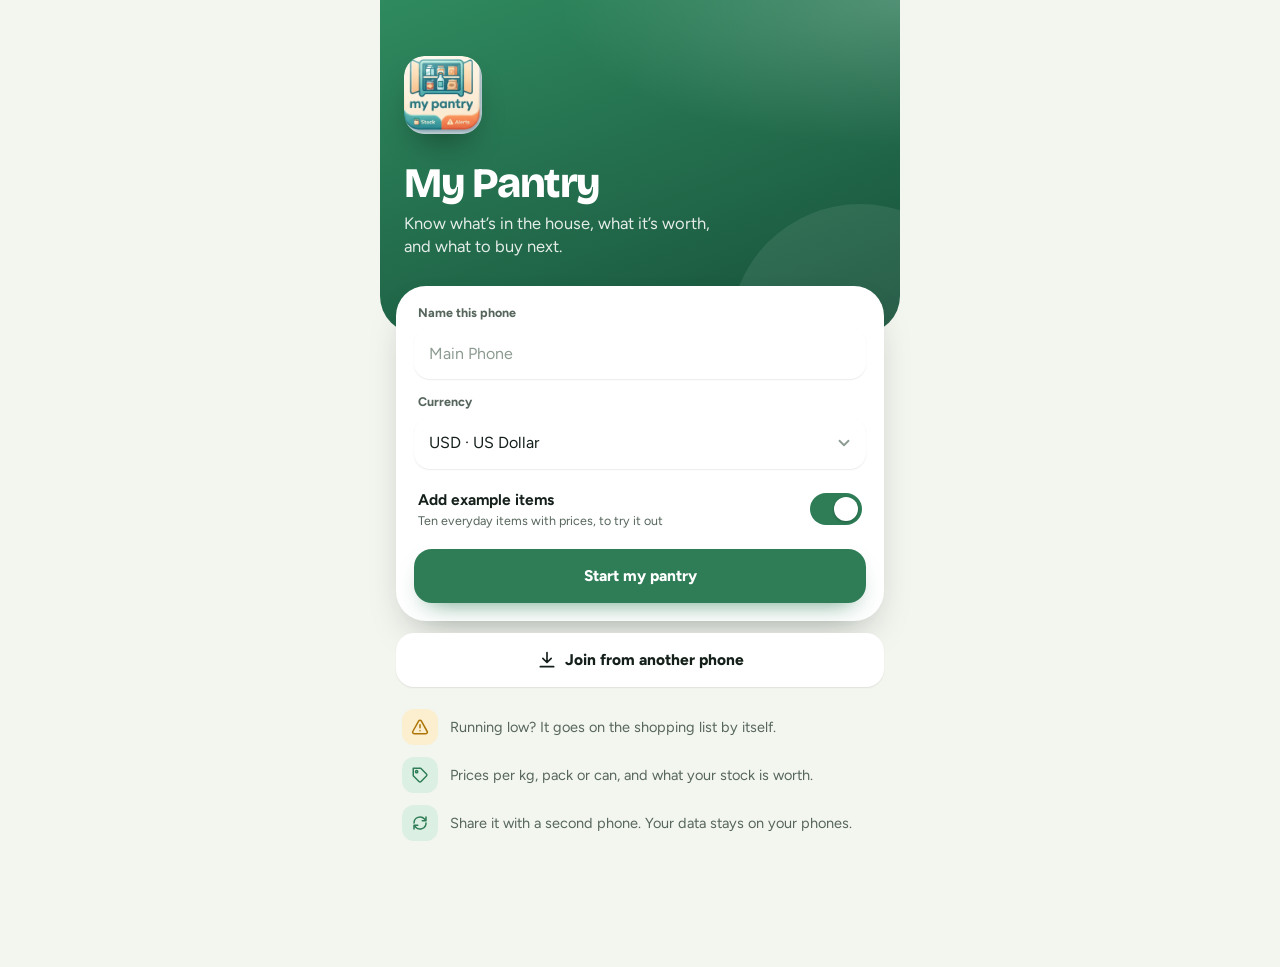
==== commit fa73532b: "Use the new My Pantry logo as the app icon Cut the rounded-square icon out of the supplied logo (ico" ====
--- a/index.html
+++ b/index.html
@@ -14,7 +14,7 @@
 <meta name="format-detection" content="telephone=no">
 <title>My Pantry</title>
 <link rel="manifest" href="manifest.webmanifest">
-<link rel="icon" href="icons/icon.svg" type="image/svg+xml">
+<link rel="icon" href="icons/icon-192.png" type="image/png">
 <link rel="apple-touch-icon" href="icons/apple-touch-icon.png">
 <link rel="preload" href="fonts/figtree.woff2" as="font" type="font/woff2" crossorigin>
 <link rel="preload" href="fonts/bricolage.woff2" as="font" type="font/woff2" crossorigin>
--- a/css/app.css
+++ b/css/app.css
@@ -401,3 +401,5 @@
 .seg button { text-align: center; }
 .swipe-under { visibility: hidden; }
 .item.swiping .swipe-under { visibility: visible; }
+/* The logo's own corners are rounded at about a quarter of its width: match them wherever it is shown. */
+.boot img, .w-hero img { border-radius: 26%; }
